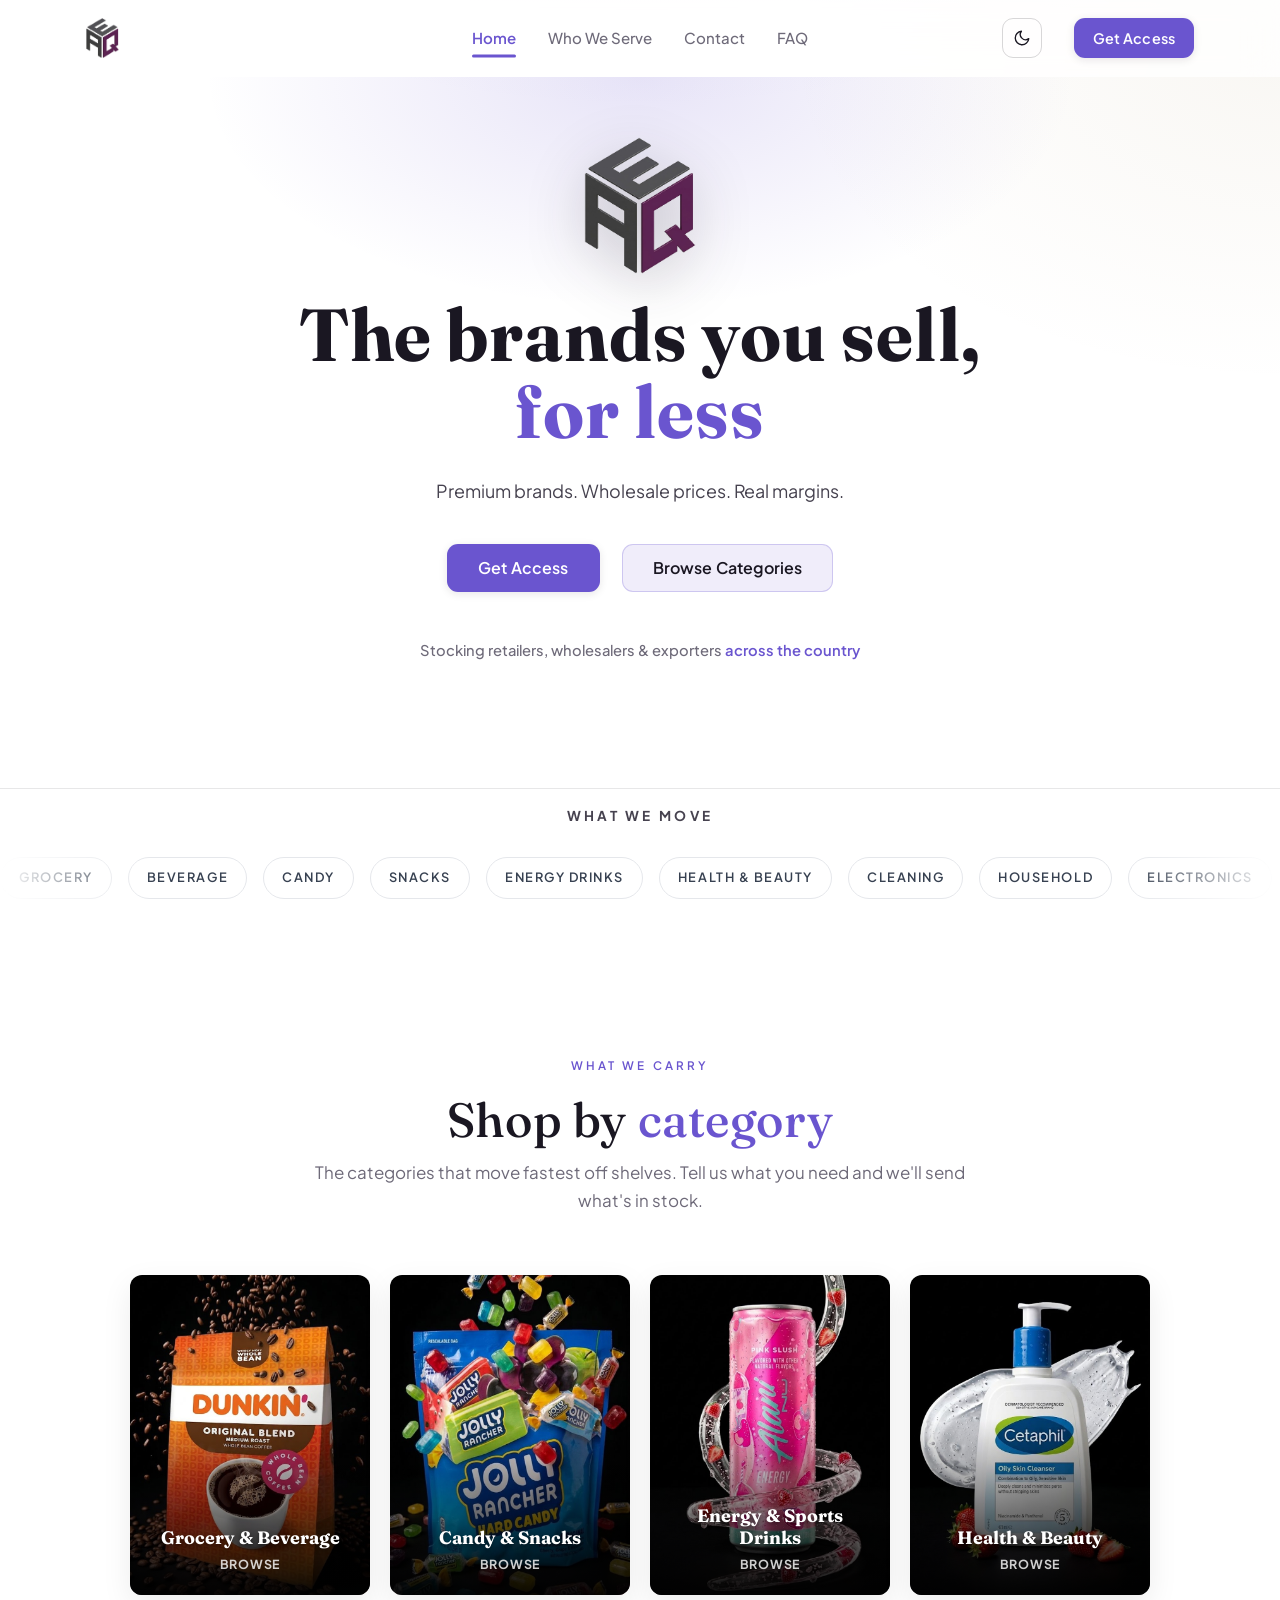
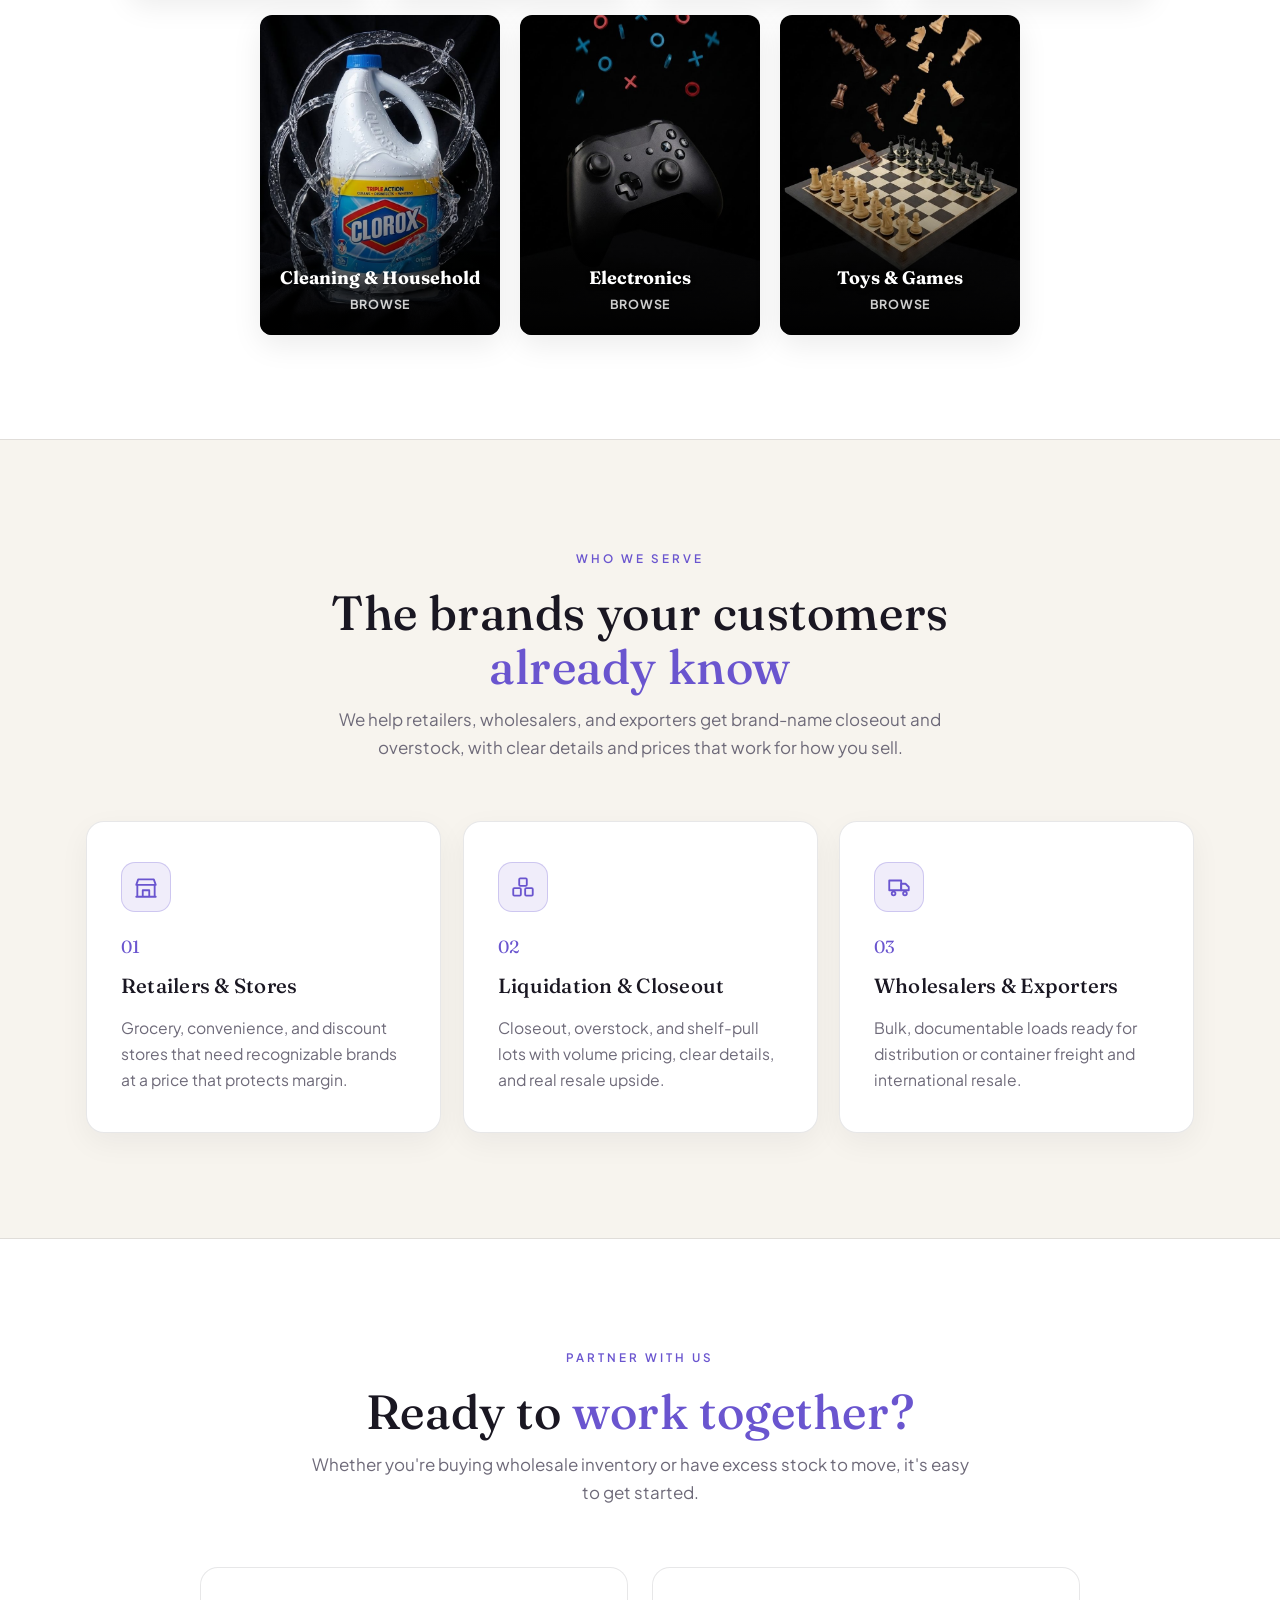
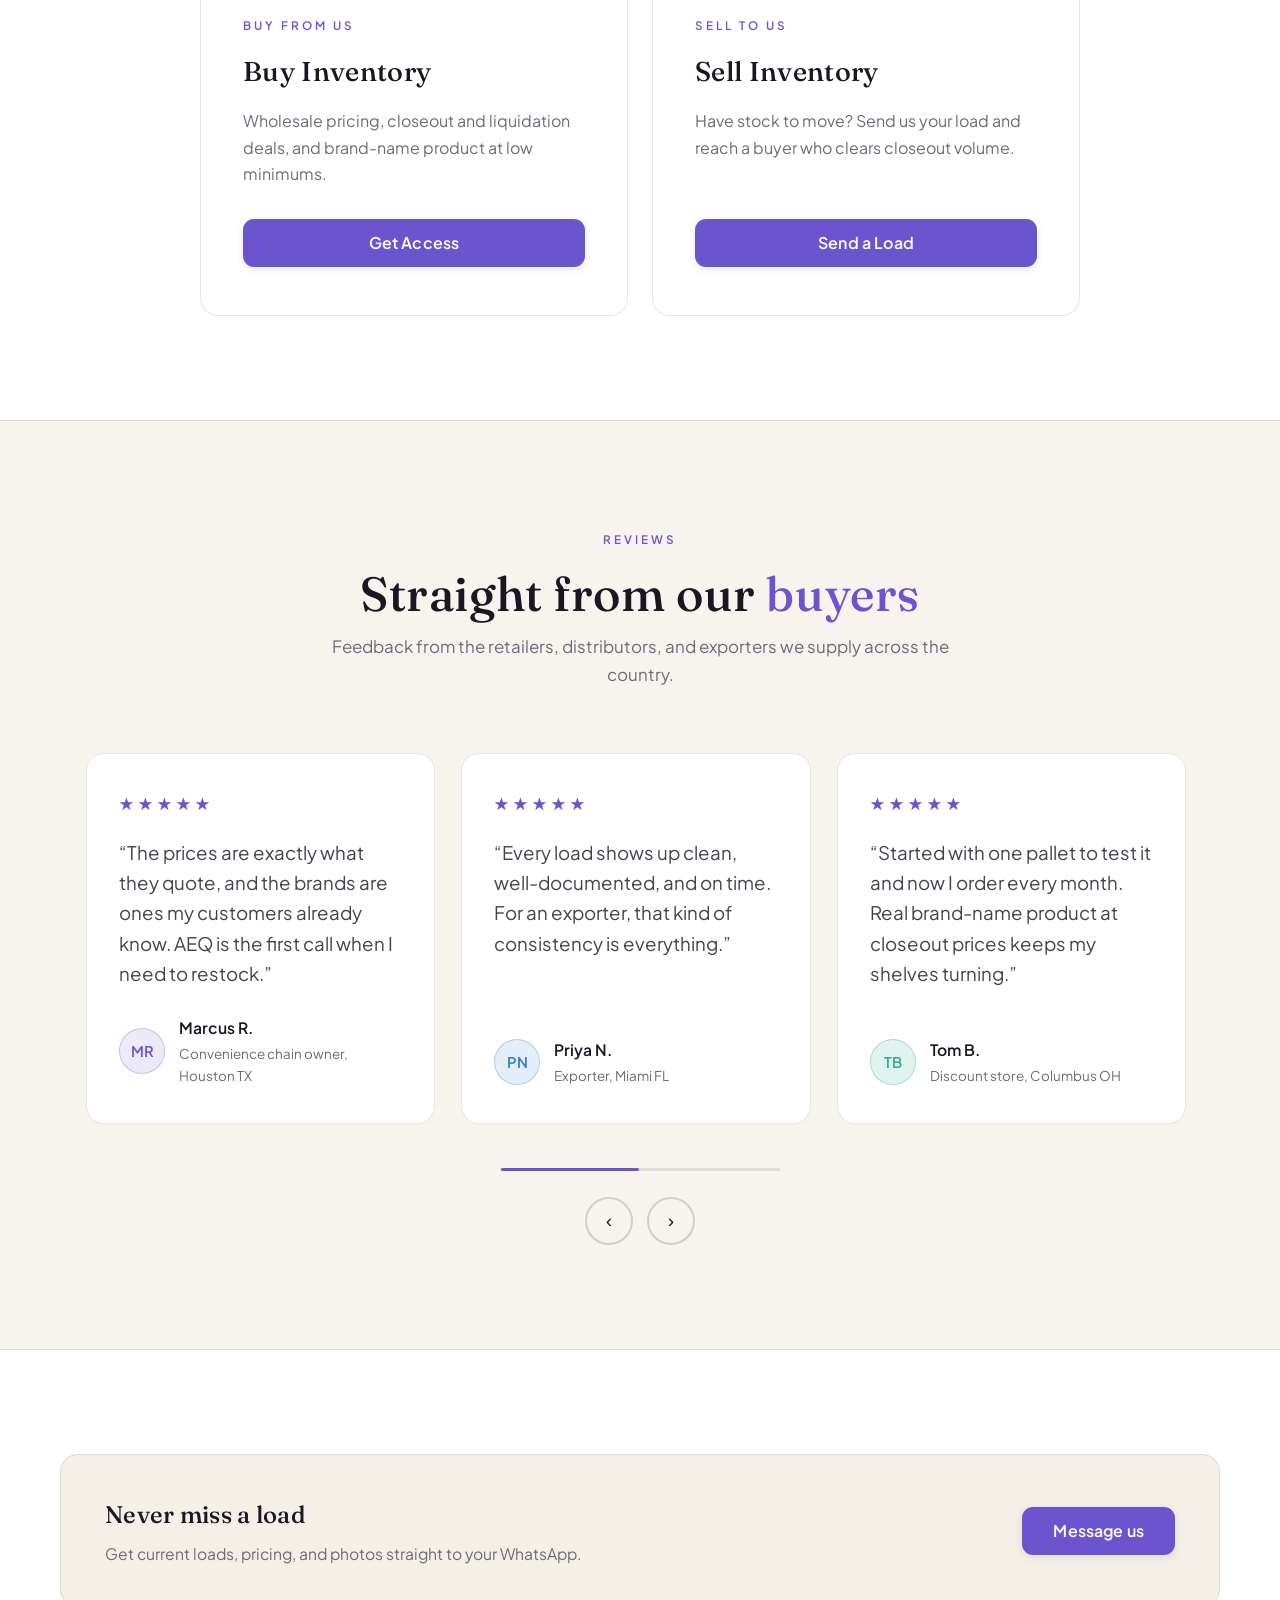
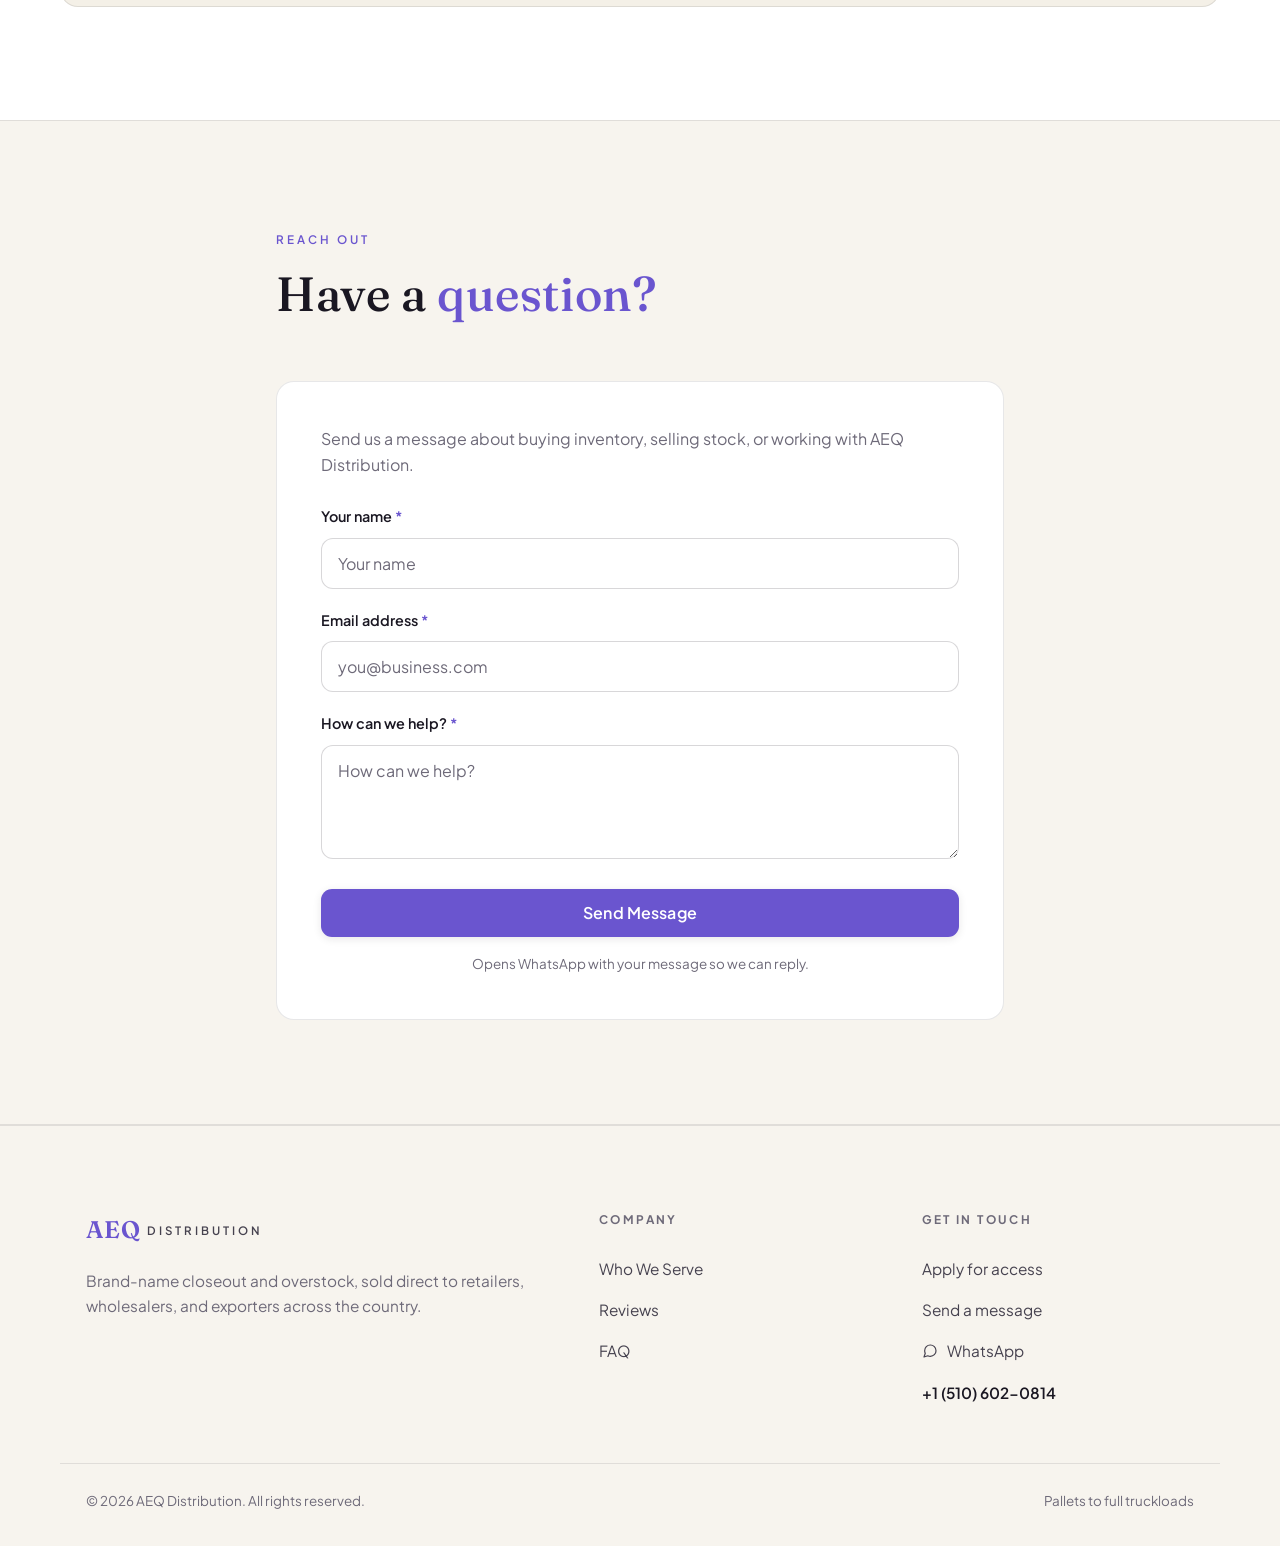
==== index.html @ a34caa5d "Update hero subhead to 'Premium brands. Wholesale prices. Real margins.'" ====
<!DOCTYPE html>
<html lang="en">
<head>
  <meta charset="UTF-8" />
  <meta name="viewport" content="width=device-width, initial-scale=1.0" />
  <title>AEQ Distribution | Wholesale & Brand-Name Closeout Distribution</title>
  <meta name="description" content="AEQ Distribution supplies brand-name wholesale, closeout, and liquidation inventory to brick-and-mortar retail, wholesalers, and exporters. Sourced direct, priced for real margin." />
  <meta name="theme-color" content="#ffffff" />
  <meta property="og:title" content="AEQ Distribution | Wholesale & Closeout Distribution" />
  <meta property="og:description" content="Brand-name wholesale and closeout inventory for retail, wholesale & export. Sourced direct, priced for real margin." />
  <meta property="og:type" content="website" />
  <link rel="preconnect" href="https://fonts.googleapis.com" />
  <link rel="preconnect" href="https://fonts.gstatic.com" crossorigin />
  <link href="https://fonts.googleapis.com/css2?family=Fraunces:opsz,wght@9..144,400;9..144,500;9..144,600;9..144,700&family=Plus+Jakarta+Sans:wght@400;500;600;700&display=swap" rel="stylesheet" />
  <link rel="stylesheet" href="styles.css?v=36" />
  <script>try{var t=localStorage.getItem('aeq-theme');var d=t==='dark';if(!d)document.documentElement.setAttribute('data-theme','light');var m=document.querySelector('meta[name=theme-color]');if(m)m.setAttribute('content',d?'#0d0d10':'#ffffff');}catch(e){}</script>
</head>
<body id="top">
  <div class="scrollbar" id="scrollbar" aria-hidden="true"></div>

  <header class="nav" id="nav">
    <div class="container nav__inner">
      <a href="index.html" class="brand" aria-label="AEQ Distribution home">
        <img src="images/logo.png?v=2" alt="AEQ Distribution" class="brand__logo" />
      </a>
      <nav class="nav__links" aria-label="Primary">
        <a href="index.html" class="is-active">Home</a>        <a href="serve.html">Who We Serve</a>
        <a href="#contact">Contact</a>
        <a href="faq.html">FAQ</a>
      </nav>
      <button class="theme-toggle" id="themeToggle" type="button" aria-label="Switch light or dark theme">
        <svg class="theme-toggle__sun" viewBox="0 0 24 24" fill="none" stroke="currentColor" stroke-width="1.8" stroke-linecap="round" stroke-linejoin="round" aria-hidden="true"><circle cx="12" cy="12" r="4"/><path d="M12 2v2M12 20v2M4.9 4.9l1.4 1.4M17.7 17.7l1.4 1.4M2 12h2M20 12h2M4.9 19.1l1.4-1.4M17.7 6.3l1.4-1.4"/></svg>
        <svg class="theme-toggle__moon" viewBox="0 0 24 24" fill="none" stroke="currentColor" stroke-width="1.8" stroke-linecap="round" stroke-linejoin="round" aria-hidden="true"><path d="M21 12.8A9 9 0 1 1 11.2 3a7 7 0 0 0 9.8 9.8Z"/></svg>
      </button>
      <a class="btn btn--primary btn--sm nav__cta" href="apply.html">Get Access</a>
      <button class="nav__burger" id="burger" aria-label="Open menu" aria-expanded="false"><span></span><span></span><span></span></button>
    </div>
    <div class="nav__mobile" id="navMobile">
      <a href="index.html" class="is-active">Home</a>      <a href="serve.html">Who We Serve</a>
      <a href="#contact">Contact</a>
      <a href="faq.html">FAQ</a>
      <a class="btn btn--primary" href="apply.html">Get Access</a>
    </div>
  </header>

  <main>
    <!-- HERO -->
    <section class="hero">
      <div class="container hero__inner">
        <div class="hero__logo reveal" aria-hidden="true">
          <div class="hero__logo-bob">
            <div class="hero__logo-spin"><img src="images/logo.png?v=2" alt="" /></div>
          </div>
        </div>
        <h1 class="hero__title reveal">The brands you sell, <span class="hl">for less</span></h1>
        <p class="hero__sub reveal">Premium brands. Wholesale prices. Real margins.</p>
        <div class="hero__cta reveal">
          <a class="btn btn--primary btn--lg" href="apply.html">Get Access</a>
          <a class="btn btn--outline btn--lg" href="#categories">Browse Categories</a>
        </div>
        <p class="hero__trust reveal">Stocking retailers, wholesalers &amp; exporters <b>across the country</b></p>
        <p class="hero__caps reveal">Retailers · Wholesalers · Exporters · Convenience · Discount</p>
      </div>
    </section>

    <!-- BRAND MARQUEE -->
    <section class="brands reveal" aria-label="What we move">
      <p class="brands__label">What we move</p>
      <div class="marquee">
        <div class="marquee__track">
          <span>Grocery</span><span aria-hidden="true">·</span><span>Beverage</span><span aria-hidden="true">·</span><span>Candy</span><span aria-hidden="true">·</span><span>Snacks</span><span aria-hidden="true">·</span><span>Energy Drinks</span><span aria-hidden="true">·</span><span>Health &amp; Beauty</span><span aria-hidden="true">·</span><span>Cleaning</span><span aria-hidden="true">·</span><span>Household</span><span aria-hidden="true">·</span><span>Electronics</span><span aria-hidden="true">·</span><span>Toys</span><span aria-hidden="true">·</span><span>Closeouts</span><span aria-hidden="true">·</span>
          <span>Grocery</span><span aria-hidden="true">·</span><span>Beverage</span><span aria-hidden="true">·</span><span>Candy</span><span aria-hidden="true">·</span><span>Snacks</span><span aria-hidden="true">·</span><span>Energy Drinks</span><span aria-hidden="true">·</span><span>Health &amp; Beauty</span><span aria-hidden="true">·</span><span>Cleaning</span><span aria-hidden="true">·</span><span>Household</span><span aria-hidden="true">·</span><span>Electronics</span><span aria-hidden="true">·</span><span>Toys</span><span aria-hidden="true">·</span><span>Closeouts</span><span aria-hidden="true">·</span>
        </div>
      </div>
    </section>

    <!-- CATEGORIES -->
    <section class="section" id="categories">
      <div class="container">
        <div class="section__head reveal">
          <span class="eyebrow">What we carry</span>
          <h2>Shop by <span class="accent">category</span></h2>
          <p>The categories that move fastest off shelves. Tell us what you need and we'll send what's in stock.</p>
        </div>
        <div class="cat-grid">
          <a class="cat reveal" href="apply.html" aria-label="Browse Grocery &amp; Beverage"><img src="images/cat-grocery.jpg?v=3" alt="Grocery and beverage" loading="lazy" /><span class="cat__shade" aria-hidden="true"></span><span class="cat__text"><h3 class="cat__title">Grocery &amp; Beverage</h3><span class="cat__cta">Browse</span></span></a>
          <a class="cat reveal" href="apply.html" aria-label="Browse Candy &amp; Snacks"><img src="images/cat-candy.jpg?v=2" alt="Candy and snacks" loading="lazy" /><span class="cat__shade" aria-hidden="true"></span><span class="cat__text"><h3 class="cat__title">Candy &amp; Snacks</h3><span class="cat__cta">Browse</span></span></a>
          <a class="cat reveal" href="apply.html" aria-label="Browse Energy &amp; Sports Drinks"><img src="images/cat-drinks.jpg?v=2" alt="Energy and sports drinks" loading="lazy" /><span class="cat__shade" aria-hidden="true"></span><span class="cat__text"><h3 class="cat__title">Energy &amp; Sports Drinks</h3><span class="cat__cta">Browse</span></span></a>
          <a class="cat reveal" href="apply.html" aria-label="Browse Health &amp; Beauty"><img src="images/cat-hba.jpg?v=2" alt="Health and beauty" loading="lazy" /><span class="cat__shade" aria-hidden="true"></span><span class="cat__text"><h3 class="cat__title">Health &amp; Beauty</h3><span class="cat__cta">Browse</span></span></a>
          <a class="cat reveal" href="apply.html" aria-label="Browse Cleaning &amp; Household"><img src="images/cat-cleaning.jpg?v=2" alt="Cleaning and household" loading="lazy" /><span class="cat__shade" aria-hidden="true"></span><span class="cat__text"><h3 class="cat__title">Cleaning &amp; Household</h3><span class="cat__cta">Browse</span></span></a>
          <a class="cat reveal" href="apply.html" aria-label="Browse Electronics"><img src="images/cat-electronics.jpg?v=2" alt="Electronics" loading="lazy" /><span class="cat__shade" aria-hidden="true"></span><span class="cat__text"><h3 class="cat__title">Electronics</h3><span class="cat__cta">Browse</span></span></a>
          <a class="cat reveal" href="apply.html" aria-label="Browse Toys &amp; Games"><img src="images/cat-toys.jpg?v=2" alt="Toys and games" loading="lazy" /><span class="cat__shade" aria-hidden="true"></span><span class="cat__text"><h3 class="cat__title">Toys &amp; Games</h3><span class="cat__cta">Browse</span></span></a>
        </div>
      </div>
    </section>

    <!-- WHO WE SERVE -->
    <section class="section section--soft" id="serve">
      <div class="container">
        <div class="section__head reveal">
          <span class="eyebrow">Who we serve</span>
          <h2>The brands your customers <span class="accent">already know</span></h2>
          <p>We help retailers, wholesalers, and exporters get brand-name closeout and overstock, with clear details and prices that work for how you sell.</p>
        </div>
        <div class="serve-grid serve-grid--3">
          <article class="serve reveal"><span class="serve__ico"><svg viewBox="0 0 24 24" aria-hidden="true"><path d="M3 21h18M4 21V10M20 21V10M3 10l1.8-5h14.4L21 10M3 10h18M9 21v-6h6v6"/></svg></span><span class="serve__no">01</span><h3>Retailers &amp; Stores</h3><p>Grocery, convenience, and discount stores that need recognizable brands at a price that protects margin.</p></article>
          <article class="serve reveal"><span class="serve__ico"><svg viewBox="0 0 24 24" aria-hidden="true"><rect x="3" y="13" width="7" height="7" rx="1"/><rect x="14" y="13" width="7" height="7" rx="1"/><rect x="8.5" y="4" width="7" height="7" rx="1"/></svg></span><span class="serve__no">02</span><h3>Liquidation &amp; Closeout</h3><p>Closeout, overstock, and shelf-pull lots with volume pricing, clear details, and real resale upside.</p></article>
          <article class="serve reveal"><span class="serve__ico"><svg viewBox="0 0 24 24" aria-hidden="true"><path d="M3 6h11v9H3z"/><path d="M14 9h4l3 3v3h-7z"/><circle cx="7" cy="18" r="1.7"/><circle cx="17.5" cy="18" r="1.7"/></svg></span><span class="serve__no">03</span><h3>Wholesalers &amp; Exporters</h3><p>Bulk, documentable loads ready for distribution or container freight and international resale.</p></article>
        </div>
      </div>
    </section>

    <!-- GET STARTED -->
    <section class="section" id="get-started">
      <div class="container">
        <div class="section__head reveal">
          <span class="eyebrow">Partner with us</span>
          <h2>Ready to <span class="accent">work together?</span></h2>
          <p>Whether you're buying wholesale inventory or have excess stock to move, it's easy to get started.</p>
        </div>
        <div class="getstarted-grid">
          <article class="gs-card reveal">
            <span class="eyebrow">Buy from us</span>
            <h3>Buy Inventory</h3>
            <p>Wholesale pricing, closeout and liquidation deals, and brand-name product at low minimums.</p>
            <a class="btn btn--primary btn--lg btn--block" href="apply.html">Get Access</a>
          </article>
          <article class="gs-card reveal">
            <span class="eyebrow">Sell to us</span>
            <h3>Sell Inventory</h3>
            <p>Have stock to move? Send us your load and reach a buyer who clears closeout volume.</p>
            <a class="btn btn--primary btn--lg btn--block js-whatsapp" href="#" rel="noopener">Send a Load</a>
          </article>
        </div>
      </div>
    </section>

    <!-- REVIEWS -->
    <section class="section section--soft" id="reviews">
      <div class="container">
        <div class="section__head reveal">
          <span class="eyebrow">Reviews</span>
          <h2>Straight from our <span class="accent">buyers</span></h2>
          <p>Feedback from the retailers, distributors, and exporters we supply across the country.</p>
        </div>
        <div class="reviews-wrap reveal">
          <div class="quotes" id="reviewsTrack">
            <figure class="quote"><div class="stars">★★★★★</div><blockquote>“The prices are exactly what they quote, and the brands are ones my customers already know. AEQ is the first call when I need to restock.”</blockquote><figcaption><span class="avatar">MR</span><span class="who"><b>Marcus R.</b><span>Convenience chain owner, Houston TX</span></span></figcaption></figure>
            <figure class="quote"><div class="stars">★★★★★</div><blockquote>“Every load shows up clean, well-documented, and on time. For an exporter, that kind of consistency is everything.”</blockquote><figcaption><span class="avatar">PN</span><span class="who"><b>Priya N.</b><span>Exporter, Miami FL</span></span></figcaption></figure>
            <figure class="quote"><div class="stars">★★★★★</div><blockquote>“Started with one pallet to test it and now I order every month. Real brand-name product at closeout prices keeps my shelves turning.”</blockquote><figcaption><span class="avatar">TB</span><span class="who"><b>Tom B.</b><span>Discount store, Columbus OH</span></span></figcaption></figure>
            <figure class="quote"><div class="stars">★★★★★</div><blockquote>“They tell me the condition and the numbers before I commit, so there are no surprises when the truck arrives. Straight people to deal with.”</blockquote><figcaption><span class="avatar">SM</span><span class="who"><b>Sofia M.</b><span>Retail store, San Antonio TX</span></span></figcaption></figure>
            <figure class="quote"><div class="stars">★★★★★</div><blockquote>“We resupply dozens of small retailers and AEQ is our most reliable source for closeout volume. Real margin, every order.”</blockquote><figcaption><span class="avatar">DO</span><span class="who"><b>Daniel O.</b><span>Wholesale distributor, Newark NJ</span></span></figcaption></figure>
            <figure class="quote"><div class="stars">★★★★★</div><blockquote>“Great mix in every load and the team actually follows up. Easiest wholesale relationship I've had in years.”</blockquote><figcaption><span class="avatar">LF</span><span class="who"><b>Lena F.</b><span>Cash &amp; carry, Chicago IL</span></span></figcaption></figure>
          </div>
          <div class="rev-progress" aria-hidden="true"><span id="revProgress"></span></div>
          <div class="rev-nav">
            <button class="carousel__btn" data-carousel="reviewsTrack" data-dir="-1" aria-label="Previous reviews">‹</button>
            <button class="carousel__btn" data-carousel="reviewsTrack" data-dir="1" aria-label="Next reviews">›</button>
          </div>
        </div>
      </div>
    </section>

    <!-- STAY CONNECTED -->
    <section class="section">
      <div class="container connect">
        <div class="connect__inner reveal">
          <div>
            <h3>Never miss a load</h3>
            <p>Get current loads, pricing, and photos straight to your WhatsApp.</p>
          </div>
          <a class="btn btn--primary btn--lg js-whatsapp" href="#" rel="noopener">Message us</a>
        </div>
      </div>
    </section>

    <!-- CONTACT -->
    <section class="section section--soft" id="contact">
      <div class="container apply">
        <div class="section__head section__head--left reveal">
          <span class="eyebrow">Reach out</span>
          <h2>Have a <span class="accent">question?</span></h2>
        </div>
        <form class="form reveal" id="contactForm" novalidate>
          <p class="form__intro">Send us a message about buying inventory, selling stock, or working with AEQ Distribution.</p>
          <div class="field">
            <label for="c_name">Your name <span>*</span></label>
            <input id="c_name" type="text" placeholder="Your name" autocomplete="name" required />
          </div>
          <div class="field">
            <label for="c_email">Email address <span>*</span></label>
            <input id="c_email" type="email" placeholder="you@business.com" autocomplete="email" required />
          </div>
          <div class="field">
            <label for="c_msg">How can we help? <span>*</span></label>
            <textarea id="c_msg" rows="4" placeholder="How can we help?" required></textarea>
          </div>
          <button type="submit" class="btn btn--primary btn--lg btn--block">Send Message</button>
          <p class="form__fine">Opens WhatsApp with your message so we can reply.</p>
        </form>
      </div>
    </section>
  </main>

  <footer class="footer">
    <div class="container footer__inner">
      <div class="footer__brand">
        <a href="index.html" class="brand"><span class="brand__mark">AEQ</span><span class="brand__word">Distribution</span></a>
        <p>Brand-name closeout and overstock, sold direct to retailers, wholesalers, and exporters across the country.</p>
      </div>
      <nav class="footer__col" aria-label="Footer">
        <h4>Company</h4>        <a href="serve.html">Who We Serve</a>
        <a href="#reviews">Reviews</a>
        <a href="faq.html">FAQ</a>
      </nav>
      <div class="footer__col">
        <h4>Get in touch</h4>
        <a href="apply.html">Apply for access</a>
        <a href="#contact">Send a message</a>
        <a class="js-whatsapp" href="#"><svg class="ico" viewBox="0 0 24 24" stroke-width="1.8" stroke-linecap="round" stroke-linejoin="round" aria-hidden="true"><path d="M21 11.5a8.38 8.38 0 0 1-8.5 8.5 8.5 8.5 0 0 1-3.8-.9L3 21l1.9-5.7a8.5 8.5 0 0 1-.9-3.8A8.38 8.38 0 0 1 12.5 3 8.38 8.38 0 0 1 21 11.5Z"/></svg>WhatsApp</a>
        <a class="footer__phone js-whatsapp" href="#">+1 (510) 602-0814</a>
      </div>
    </div>
    <div class="container footer__bar">
      <span>© <span id="year"></span> AEQ Distribution. All rights reserved.</span>
      <span>Pallets to full truckloads</span>
    </div>
  </footer>

  <script src="script.js?v=31"></script>
</body>
</html>
---- styles.css ----
/* ============================================================
   AEQ Distribution — dark charcoal + single muted-lavender accent
   Serif display (Fraunces) over clean sans body (Plus Jakarta).
   One unified accent. No clashing colors. Matte, high-end.
   ============================================================ */
:root {
  /* type */
  --serif: "Fraunces", "Iowan Old Style", Georgia, "Times New Roman", serif;
  --font: "Plus Jakarta Sans", system-ui, -apple-system, "Segoe UI", Roboto, sans-serif;

  /* surfaces — charcoal / matte metal */
  --bg: #0d0d10;
  --bg-soft: #131318;
  --bg-panel: #16161c;
  --card: #17171e;
  --card-hover: #1c1c25;
  --line: rgba(255, 255, 255, .09);
  --line-strong: rgba(255, 255, 255, .16);

  /* text */
  --ink: #f4f2f8;
  --ink-soft: #cbc8d6;
  --muted: #908d9d;

  /* single accent — muted lavender */
  --accent: #b9a8e6;
  --accent-strong: #cdbcf3;
  --accent-deep: #9a85d4;
  --accent-ink: #17131f;        /* text on a lavender fill */
  --accent-tint: rgba(185, 168, 230, .12);
  --accent-line: rgba(185, 168, 230, .28);
  --accent-rgb: 185, 168, 230;
  /* secondary accent — soft mint, used sparingly */
  --mint: #74d6c0;
  --mint-tint: rgba(116, 214, 192, .14);
  --mint-line: rgba(116, 214, 192, .34);

  --radius: 18px;
  --radius-sm: 12px;
  --btn-radius: 11px;
  --shadow-sm: 0 8px 30px rgba(0, 0, 0, .35);
  --shadow-md: 0 24px 60px rgba(0, 0, 0, .5);
  --maxw: 1160px;
  --ease: cubic-bezier(.2, .7, .2, 1);
}

/* ---------- Light theme (white + beige, charcoal text, matte purple) ---------- */
html[data-theme="light"] {
  --bg: #ffffff;
  --bg-soft: #f7f4ee;
  --bg-panel: #f4f0e7;
  --card: #ffffff;
  --card-hover: #faf8f3;
  --line: rgba(26, 23, 34, .10);
  --line-strong: rgba(26, 23, 34, .17);
  --ink: #1a1722;
  --ink-soft: #46424f;
  --muted: #6e6a79;
  --accent: #6a55cf;
  --accent-strong: #5a45bf;
  --accent-deep: #4c3aa6;
  --accent-ink: #ffffff;
  --accent-tint: rgba(106, 85, 207, .10);
  --accent-line: rgba(106, 85, 207, .26);
  --accent-rgb: 106, 85, 207;
  --mint: #2fa98f;
  --mint-tint: rgba(47, 169, 143, .12);
  --mint-line: rgba(47, 169, 143, .30);
  --shadow-sm: 0 10px 30px rgba(26, 23, 34, .08);
  --shadow-md: 0 24px 60px rgba(26, 23, 34, .12);
}
html[data-theme="light"] body {
  background-image:
    radial-gradient(1100px 620px at 50% -260px, rgba(var(--accent-rgb), .07), transparent 60%),
    radial-gradient(900px 600px at 100% 6%, rgba(150, 120, 60, .06), transparent 55%);
}
html[data-theme="light"] .nav { background: rgba(255, 255, 255, .78); }
html[data-theme="light"] .nav.is-stuck { background: rgba(255, 255, 255, .92); }

* { box-sizing: border-box; margin: 0; padding: 0; }
html { scroll-behavior: smooth; -webkit-text-size-adjust: 100%; }
body {
  font-family: var(--font);
  color: var(--ink);
  background: var(--bg);
  line-height: 1.65;
  -webkit-font-smoothing: antialiased;
  overflow-x: hidden;
  /* subtle matte-metal sheen */
  background-image:
    radial-gradient(1100px 620px at 50% -260px, rgba(var(--accent-rgb), .10), transparent 60%),
    radial-gradient(900px 600px at 100% 8%, rgba(255, 255, 255, .025), transparent 55%);
  background-attachment: fixed;
}
svg { display: block; }
a { color: inherit; text-decoration: none; }
img { max-width: 100%; }

.container { width: 100%; max-width: var(--maxw); margin-inline: auto; padding-inline: 26px; }

/* ---------- Scroll progress bar ---------- */
.scrollbar {
  position: fixed; top: 0; left: 0; height: 2px; width: 0;
  background: var(--accent); z-index: 100;
  box-shadow: 0 0 12px rgba(var(--accent-rgb), .6);
  transition: width .08s linear;
}

/* ---------- Headings (serif) ---------- */
h1, h2, h3, .brand__mark { font-family: var(--serif); font-weight: 500; letter-spacing: .012em; }
.hl { color: var(--accent); font-weight: 700; }
.accent { color: var(--accent); font-style: normal; }

/* ---------- Scroll reveal ---------- */
.reveal { opacity: 0; transform: translateY(20px); transition: opacity .7s var(--ease), transform .7s var(--ease); will-change: opacity, transform; }
.reveal.is-visible { opacity: 1; transform: none; }
.hero__title.reveal { transition-delay: .05s; }
.hero__sub.reveal { transition-delay: .14s; }
.hero__cta.reveal { transition-delay: .23s; }
.hero__trust.reveal { transition-delay: .32s; }
.hero__caps.reveal { transition-delay: .4s; }
.cat-grid .cat:nth-child(2) { transition-delay: .06s; }
.cat-grid .cat:nth-child(3) { transition-delay: .12s; }
.cat-grid .cat:nth-child(4) { transition-delay: .18s; }
.cat-grid .cat:nth-child(5) { transition-delay: .06s; }
.cat-grid .cat:nth-child(6) { transition-delay: .12s; }
.cat-grid .cat:nth-child(7) { transition-delay: .18s; }
.cat-grid .cat:nth-child(8) { transition-delay: .24s; }
.serve-grid .serve:nth-child(2), .why__steps .step:nth-child(2) { transition-delay: .09s; }
.serve-grid .serve:nth-child(3), .why__steps .step:nth-child(3) { transition-delay: .18s; }
.serve-grid .serve:nth-child(4) { transition-delay: .09s; }
.serve-grid .serve:nth-child(5) { transition-delay: .18s; }
.serve-grid .serve:nth-child(6) { transition-delay: .27s; }
.getstarted-grid .gs-card:nth-child(2) { transition-delay: .1s; }

/* ---------- Buttons — one unified accent ---------- */
.btn {
  display: inline-flex; align-items: center; justify-content: center; gap: .55em;
  font-family: var(--font); font-weight: 600; font-size: .95rem; letter-spacing: .01em;
  padding: 13px 24px; border-radius: var(--btn-radius); border: 1px solid transparent; cursor: pointer;
  transition: transform .2s var(--ease), background .2s, color .2s, border-color .2s, box-shadow .25s;
  white-space: nowrap; line-height: 1;
}
.btn:hover { transform: translateY(-2px); }
.btn:active { transform: translateY(0); }
.btn .ico { width: 1.1em; height: 1.1em; fill: currentColor; }
.btn--primary { background: var(--accent); color: var(--accent-ink); box-shadow: 0 2px 8px rgba(26, 23, 34, .10); }
.btn--primary:hover { background: var(--accent-strong); box-shadow: 0 4px 14px rgba(26, 23, 34, .16); }
.btn--outline { background: var(--accent-tint); color: var(--ink); border-color: var(--accent-line); }
.btn--outline:hover { border-color: var(--accent); color: var(--accent); background: var(--accent-tint); box-shadow: 0 2px 8px rgba(var(--accent-rgb), .12); }
.btn--ghost { background: transparent; color: var(--accent); border-color: var(--accent-line); }
.btn--ghost:hover { background: var(--accent-tint); border-color: var(--accent); }
.btn--sm { padding: 10px 18px; font-size: .9rem; }
.btn--lg { padding: 15px 30px; font-size: 1rem; }
.btn--block { width: 100%; }

/* ---------- Brand wordmark ---------- */
.brand { display: inline-flex; align-items: center; gap: .45em; letter-spacing: -.01em; }
.brand__logo { display: block; height: 40px; width: auto; }
/* dark mode uses the dark-keyed logo so there's no light edge halo */
html:not([data-theme="light"]) .brand__logo,
html:not([data-theme="light"]) .hero__logo-spin img { content: url("images/logo-dark.png?v=1"); }
.brand__mark { font-size: 1.5rem; font-weight: 600; color: var(--accent); }
.brand__word { font-family: var(--font); font-size: .72rem; font-weight: 600; color: var(--ink-soft); letter-spacing: .26em; text-transform: uppercase; }

.eyebrow { display: inline-block; font-family: var(--font); font-size: .73rem; font-weight: 600; letter-spacing: .26em; text-transform: uppercase; color: var(--accent); margin-bottom: 18px; }

/* ---------- Stars ---------- */
.stars { color: var(--accent); letter-spacing: 4px; font-size: 1.05rem; }

/* ---------- Nav ---------- */
.nav { position: sticky; top: 0; z-index: 50; background: rgba(13, 13, 16, .72); backdrop-filter: saturate(160%) blur(16px); border-bottom: 1px solid transparent; transition: border-color .25s, background .25s; }
.nav.is-stuck { border-color: var(--line); background: rgba(13, 13, 16, .9); }
.nav__inner { display: flex; align-items: center; gap: 18px; height: 76px; position: relative; }
/* nav links sit in the absolute center of the header; logo left, controls right */
.nav__links { position: absolute; left: 50%; top: 50%; transform: translate(-50%, -50%); display: flex; align-items: center; gap: 32px; }
.nav__links a { font-weight: 500; font-size: .94rem; color: var(--muted); position: relative; transition: color .15s; }
.nav__links a::after { content: ""; position: absolute; left: 0; bottom: -7px; width: 0; height: 2.5px; border-radius: 2px; background: var(--accent); transition: width .25s var(--ease); }
.nav__links a:hover { color: var(--ink); }
.nav__links a:hover::after { width: 100%; }
.nav__links a.is-active { color: var(--accent); font-weight: 600; }
.nav__links a.is-active::after { width: 100%; }
/* equal-height controls so logo, links, toggle & button share one centered baseline */
.nav__cta { flex: none; height: 40px; }
.brand { align-self: center; }
.theme-toggle { flex: none; margin-left: auto; margin-right: 14px; width: 40px; height: 40px; border-radius: var(--btn-radius); border: 1px solid var(--line-strong); background: transparent; color: var(--ink); display: grid; place-items: center; cursor: pointer; transition: border-color .2s, color .2s, background .2s; }
.theme-toggle:hover { border-color: var(--accent); color: var(--accent); background: var(--accent-tint); }
.theme-toggle:hover { border-color: var(--accent); color: var(--accent); background: var(--accent-tint); }
.theme-toggle svg { width: 18px; height: 18px; }
.theme-toggle__moon { display: none; }
html[data-theme="light"] .theme-toggle__sun { display: none; }
html[data-theme="light"] .theme-toggle__moon { display: block; }
.nav__burger { display: none; background: none; border: 0; cursor: pointer; width: 42px; height: 42px; flex-direction: column; gap: 5px; align-items: center; justify-content: center; }
.nav__burger span { width: 22px; height: 2px; background: var(--ink); border-radius: 2px; transition: .25s; }
.nav__burger[aria-expanded="true"] span:nth-child(1) { transform: translateY(7px) rotate(45deg); }
.nav__burger[aria-expanded="true"] span:nth-child(2) { opacity: 0; }
.nav__burger[aria-expanded="true"] span:nth-child(3) { transform: translateY(-7px) rotate(-45deg); }
.nav__mobile { display: none; flex-direction: column; gap: 2px; padding: 10px 26px 24px; background: var(--bg); border-bottom: 1px solid var(--line); }
.nav__mobile a { padding: 14px 6px; font-weight: 500; color: var(--ink-soft); border-bottom: 1px solid var(--line); }
.nav__mobile a.is-active { color: var(--accent); }
.nav__mobile .btn { margin-top: 16px; border-bottom: 0; }
.nav__mobile.is-open { display: flex; }

/* ---------- Hero ---------- */
.hero { position: relative; overflow: hidden; padding: 60px 0 96px; text-align: center; }
.hero::before { content: ""; position: absolute; inset: 0; pointer-events: none;
  background: radial-gradient(680px 360px at 50% 0%, rgba(var(--accent-rgb), .16), transparent 64%); }
.hero__inner { position: relative; z-index: 1; display: flex; flex-direction: column; align-items: center; }

/* ---------- Hero logo: gentle continuous bob ---------- */
.hero__logo { margin: 0 auto 22px; width: clamp(82px, 9vw, 112px); }
.hero__logo-bob { animation: bob 3.2s ease-in-out infinite; will-change: transform; }
.hero__logo-spin { display: block; }
.hero__logo img { display: block; width: 100%; height: auto; filter: drop-shadow(0 14px 28px rgba(26, 23, 34, .22)); }
@keyframes bob { 0%, 100% { transform: translateY(0); } 50% { transform: translateY(-13px); } }
.hero__title { font-size: clamp(2.6rem, 6vw, 4.6rem); font-weight: 700; line-height: 1.05; max-width: 16ch; }
.hero__sub { margin-top: 26px; font-size: 1.12rem; color: var(--ink-soft); max-width: 40em; }
.hero__cta { margin-top: 38px; display: flex; flex-wrap: wrap; gap: 22px; justify-content: center; }
.hero__trust { margin-top: 46px; font-size: .92rem; color: var(--muted); font-weight: 500; }
.hero__trust b { color: var(--accent); font-weight: 600; }
.hero__caps { margin-top: 12px; font-size: .68rem; font-weight: 600; letter-spacing: .28em; text-transform: uppercase; color: rgba(255, 255, 255, .26); }

/* ---------- Brands marquee ---------- */
.brands { padding: 0 0 4px; border-top: 1px solid var(--line); }
.brands__label { text-align: center; color: var(--ink-soft); font-size: .85rem; font-weight: 700; letter-spacing: .24em; text-transform: uppercase; margin: 16px 0 30px; }
.marquee { overflow: hidden; -webkit-mask-image: linear-gradient(90deg, transparent, #000 12%, #000 88%, transparent); mask-image: linear-gradient(90deg, transparent, #000 12%, #000 88%, transparent); padding-bottom: 44px; }
.marquee__track { display: flex; align-items: center; gap: 16px; width: max-content; animation: scroll 30s linear infinite; }
.marquee:hover .marquee__track { animation-play-state: paused; }
.marquee__track span { color: #374151; font-weight: 600; font-size: .8rem; letter-spacing: .12em; text-transform: uppercase; white-space: nowrap;
  background: #ffffff; border: 1px solid #e5e7eb; padding: 9px 18px; border-radius: 999px; transition: background .2s, color .2s, border-color .2s; cursor: default; }
.marquee__track span:hover { background: var(--accent); border-color: var(--accent); color: #fff; }
.marquee__track span[aria-hidden] { display: none; }
@keyframes scroll { to { transform: translateX(-50%); } }

/* ---------- Sections ---------- */
.section { padding: 104px 0; }
.section--soft { background: var(--bg-soft); border-block: 1px solid var(--line); }
.section__head { max-width: 660px; margin: 0 auto 60px; text-align: center; }
.section__head--left { margin-left: 0; text-align: left; }
.section__head h2 { font-size: clamp(2rem, 4vw, 3rem); line-height: 1.12; }
.section__head p { margin-top: 12px; color: var(--muted); font-size: 1.06rem; }

/* ---------- Categories — Steady-style text-on-image tiles ---------- */
.cat-grid { display: flex; flex-wrap: wrap; justify-content: center; gap: 20px; margin-top: 48px; }
.cat { position: relative; overflow: hidden; border-radius: 12px; width: 100%; max-width: 240px; aspect-ratio: 3 / 4; box-shadow: 0 10px 30px rgba(0, 0, 0, .08); display: block; }
.cat img { position: absolute; inset: 0; width: 100%; height: 100%; object-fit: cover; z-index: 1; transition: transform .6s var(--ease); }
.cat:hover img { transform: scale(1.05); }
.cat__shade { position: absolute; left: 0; right: 0; bottom: 0; height: 55%; z-index: 10; pointer-events: none;
  background: linear-gradient(to top, rgba(0, 0, 0, .95) 0%, rgba(0, 0, 0, 0) 100%); }
.cat__text { position: absolute; left: 0; right: 0; bottom: 0; z-index: 20; padding: 24px 16px 20px; display: flex; flex-direction: column; align-items: center; text-align: center; }
.cat__title { color: #fff; font-family: var(--serif); font-weight: 700; font-size: 1.125rem; line-height: 1.2; letter-spacing: 0; margin: 0 0 6px; text-shadow: 0 2px 4px rgba(0, 0, 0, .5); }
.cat__cta { color: rgba(255, 255, 255, .8); font-size: .78rem; font-weight: 700; text-transform: uppercase; letter-spacing: .06em; transition: color .2s ease; }
.cat:hover .cat__cta { color: #fff; }

/* ---------- Recent loads gallery ---------- */
.loads-grid { display: grid; grid-template-columns: repeat(4, 1fr); gap: 22px; }
.load { position: relative; overflow: hidden; border-radius: var(--radius); border: 1px solid var(--line); background: var(--bg-panel); aspect-ratio: 3 / 4; }
.load img { width: 100%; height: 100%; object-fit: cover; display: block; transition: transform .6s var(--ease); }
.load:hover img { transform: scale(1.05); }
.load__cap { position: absolute; left: 0; right: 0; bottom: 0; padding: 18px 18px 16px; display: flex; align-items: center; justify-content: space-between; gap: 8px;
  background: linear-gradient(to top, rgba(5, 5, 8, .92), rgba(5, 5, 8, .4) 60%, transparent); }
.load__cap b { font-family: var(--serif); font-size: 1.05rem; font-weight: 500; color: #fff; }
.load__tag { flex: none; font-size: .66rem; font-weight: 600; letter-spacing: .1em; text-transform: uppercase; color: var(--mint); background: var(--mint-tint); border: 1px solid var(--mint-line); padding: 4px 10px; border-radius: 999px; }
.loads-grid .load:nth-child(2) { transition-delay: .07s; }
.loads-grid .load:nth-child(3) { transition-delay: .14s; }
.loads-grid .load:nth-child(4) { transition-delay: .21s; }

/* ---------- Who we serve ---------- */
.serve-grid { display: grid; grid-template-columns: repeat(3, 1fr); gap: 22px; }
.serve-grid--3 { grid-template-columns: repeat(3, 1fr); }
.serve { position: relative; background: var(--card); border: 1px solid var(--line); border-radius: var(--radius); padding: 40px 34px; box-shadow: 0 10px 30px rgba(26, 23, 34, .05); transition: transform .28s var(--ease), border-color .28s, background .28s, box-shadow .28s; }
.serve:hover { transform: translateY(-5px); border-color: var(--accent-line); background: var(--card-hover); box-shadow: 0 18px 44px rgba(26, 23, 34, .09); }
.serve__ico { display: grid; place-items: center; width: 50px; height: 50px; border-radius: 14px; background: var(--accent-tint); border: 1px solid var(--accent-line); color: var(--accent); margin-bottom: 20px; }
.serve__ico svg { width: 26px; height: 26px; stroke: currentColor; fill: none; stroke-width: 1.7; stroke-linecap: round; stroke-linejoin: round; }
.serve__no { display: block; font-family: var(--serif); font-size: 1.1rem; color: var(--accent); margin-bottom: 8px; }
.serve h3 { font-size: 1.28rem; font-weight: 500; margin-bottom: 12px; }
.serve p { color: var(--muted); font-size: .98rem; }

/* ---------- Get started (buy / sell) — identical pair ---------- */
.getstarted-grid { display: grid; grid-template-columns: 1fr 1fr; gap: 24px; max-width: 880px; margin: 0 auto; }
.gs-card { display: flex; flex-direction: column; align-items: flex-start; background: var(--card); border: 1px solid var(--line); border-radius: var(--radius); padding: 48px 42px; transition: transform .28s var(--ease), border-color .28s, background .28s; }
.gs-card:hover { transform: translateY(-5px); border-color: var(--accent-line); background: var(--card-hover); }
.gs-card .eyebrow { margin-bottom: 14px; }
.gs-card h3 { font-size: 1.7rem; font-weight: 500; margin-bottom: 14px; }
.gs-card p { color: var(--muted); margin-bottom: 32px; max-width: 30em; }
.gs-card .btn { margin-top: auto; }

/* ---------- Reviews — flowing carousel + progress bar ---------- */
.reviews-wrap { position: relative; }
.quotes { display: flex; gap: 26px; overflow-x: auto; scroll-snap-type: x mandatory; scroll-behavior: smooth; padding: 4px; -ms-overflow-style: none; scrollbar-width: none; }
.quotes::-webkit-scrollbar { display: none; }
.quote { flex: 0 0 calc((100% - 52px) / 3); scroll-snap-align: start; display: flex; flex-direction: column; background: var(--card); border: 1px solid var(--line); border-radius: var(--radius); padding: 36px 32px; transition: border-color .28s, transform .28s var(--ease); }
.quote:hover { border-color: var(--accent-line); transform: translateY(-4px); }
.quote blockquote { margin: 20px 0 26px; font-size: 1.17rem; line-height: 1.62; color: var(--ink-soft); flex: 1; }
.quote figcaption { display: flex; align-items: center; gap: 14px; }
.avatar { flex: none; width: 46px; height: 46px; border-radius: 50%; display: grid; place-items: center; font-family: var(--font); font-weight: 600; font-size: .92rem; color: var(--accent); background: var(--accent-tint); border: 1px solid var(--accent-line); }
/* distinct pastel per reviewer for personality */
.quote:nth-child(1) .avatar { color: #6a55cf; background: rgba(106, 85, 207, .13); border-color: rgba(106, 85, 207, .30); }
.quote:nth-child(2) .avatar { color: #2f7fc4; background: rgba(47, 127, 196, .13); border-color: rgba(47, 127, 196, .30); }
.quote:nth-child(3) .avatar { color: #2fa98f; background: rgba(47, 169, 143, .14); border-color: rgba(47, 169, 143, .32); }
.quote:nth-child(4) .avatar { color: #c98a2e; background: rgba(201, 138, 46, .14); border-color: rgba(201, 138, 46, .32); }
.quote:nth-child(5) .avatar { color: #c4548f; background: rgba(196, 84, 143, .13); border-color: rgba(196, 84, 143, .30); }
.quote:nth-child(6) .avatar { color: #4aa3a0; background: rgba(74, 163, 160, .14); border-color: rgba(74, 163, 160, .32); }
.quote .who b { display: block; font-family: var(--font); font-weight: 600; font-size: .98rem; }
.quote .who span { display: block; color: var(--muted); font-size: .84rem; margin-top: 2px; }
/* progress bar */
.rev-progress { position: relative; height: 3px; margin: 40px auto 0; max-width: 280px; background: var(--line); border-radius: 3px; overflow: hidden; }
.rev-progress span { position: absolute; left: 0; top: 0; height: 100%; width: 33%; background: var(--accent); border-radius: 3px; transition: left .25s var(--ease), width .25s var(--ease); }
.rev-nav { display: flex; justify-content: center; gap: 14px; margin-top: 26px; }
.carousel__btn { width: 48px; height: 48px; border-radius: 50%; border: 2px solid var(--line-strong); background: transparent; color: var(--ink); font-size: 1.2rem; cursor: pointer; display: grid; place-items: center; transition: border-color .2s, color .2s, background .2s; }
.carousel__btn:hover { border-color: var(--accent); color: #fff; background: var(--accent); }

/* ---------- Stay connected ---------- */
.connect { padding: 0 0 8px; }
.connect__inner { display: flex; align-items: center; justify-content: space-between; flex-wrap: wrap; gap: 22px; background: var(--bg-panel); border: 1px solid var(--line); border-radius: var(--radius); padding: 40px 44px; }
.connect__inner h3 { font-size: 1.5rem; font-weight: 500; }
.connect__inner p { color: var(--muted); font-size: .98rem; margin-top: 6px; }

/* ---------- Inner page header ---------- */
.page-hero { position: relative; overflow: hidden; padding: 110px 0 76px; text-align: center; }
.page-hero::before { content: ""; position: absolute; inset: 0; pointer-events: none; background: radial-gradient(620px 320px at 50% -60px, rgba(var(--accent-rgb), .14), transparent 64%); }
.page-hero .container { position: relative; z-index: 1; }
.page-hero h1 { font-size: clamp(2.2rem, 5vw, 3.6rem); line-height: 1.08; }
.page-hero p { margin: 20px auto 0; max-width: 42em; color: var(--muted); font-size: 1.08rem; }

/* ---------- Why AEQ (serve page) ---------- */
.why { display: grid; grid-template-columns: 1.05fr .95fr; gap: 72px; align-items: center; }
.why h2 { font-size: clamp(2rem, 3.6vw, 2.7rem); line-height: 1.12; }
.why__lead { color: var(--muted); font-size: 1.08rem; margin: 22px 0 30px; }
.why__list { list-style: none; display: grid; gap: 20px; margin-bottom: 38px; }
.why__list li { position: relative; padding-left: 38px; color: var(--muted); }
.why__list li b { color: var(--ink); font-weight: 600; }
.why__list li::before { content: "✓"; position: absolute; left: 0; top: 1px; width: 25px; height: 25px; display: grid; place-items: center; background: var(--mint-tint); color: var(--mint); border: 1px solid var(--mint-line); border-radius: 50%; font-size: .8rem; font-weight: 700; }
.why__steps { display: grid; gap: 18px; }
.step { display: flex; gap: 20px; align-items: flex-start; background: var(--card); border: 1px solid var(--line); border-radius: var(--radius); padding: 28px 30px; transition: transform .28s var(--ease), border-color .28s; }
.step:hover { transform: translateY(-3px); border-color: var(--accent-line); }
.step__n { flex: none; width: 44px; height: 44px; display: grid; place-items: center; font-family: var(--serif); background: var(--accent-tint); border: 1px solid var(--accent-line); color: var(--accent); font-size: 1.1rem; border-radius: 12px; }
.step b { display: block; font-family: var(--font); font-size: 1.08rem; font-weight: 600; margin-bottom: 4px; }
.step p { color: var(--muted); font-size: .96rem; }

/* ---------- Forms ---------- */
.apply { max-width: 780px; }
.form { background: var(--card); border: 1px solid var(--line); border-radius: var(--radius); padding: 44px; }
.form__intro { color: var(--muted); font-size: 1rem; margin-bottom: 26px; }
.field__note { color: var(--muted); font-size: .82rem; margin-top: 8px; }
.form__row { display: grid; grid-template-columns: 1fr 1fr; gap: 20px; }
.field { margin-bottom: 20px; display: flex; flex-direction: column; }
.field:last-of-type { margin-bottom: 24px; }
.field > label, .field__label { font-weight: 600; font-size: .9rem; margin-bottom: 9px; color: var(--ink); }
.field > label span { color: var(--accent); }
.field > label span.opt { color: var(--muted); font-weight: 400; }
.form input, .form select, .form textarea {
  width: 100%; font-family: var(--font); font-size: 1rem; color: var(--ink);
  padding: 14px 16px; border: 1px solid var(--line-strong); border-radius: var(--radius-sm); background: var(--bg);
  transition: border-color .2s, box-shadow .2s;
}
.form input::placeholder, .form textarea::placeholder { color: var(--muted); }
.form input:focus, .form select:focus, .form textarea:focus {
  outline: none; border-color: var(--accent); box-shadow: 0 0 0 3px rgba(var(--accent-rgb), .18);
}
.form textarea { resize: vertical; min-height: 96px; }
.select-wrap { position: relative; }
.select-wrap svg { position: absolute; right: 15px; top: 50%; transform: translateY(-50%); width: 18px; height: 18px; color: var(--muted); pointer-events: none; }
.form select { appearance: none; -webkit-appearance: none; padding-right: 44px; cursor: pointer; }
.form select option { background: var(--bg); color: var(--ink); }
.checks { display: grid; grid-template-columns: 1fr 1fr; gap: 12px; }
.check { display: flex; align-items: center; gap: 12px; border: 1px solid var(--line-strong); border-radius: var(--radius-sm); padding: 14px 16px; cursor: pointer; font-size: .95rem; font-weight: 500; color: var(--ink-soft); margin: 0; transition: border-color .2s, background .2s; }
.check:hover { border-color: var(--accent-line); background: var(--accent-tint); }
.check input { width: 18px; height: 18px; flex: none; accent-color: var(--accent); cursor: pointer; }
.check input:checked ~ span { font-weight: 600; color: var(--accent); }
.form .btn { margin-top: 6px; }
.form__fine { text-align: center; color: var(--muted); font-size: .84rem; margin-top: 16px; }

/* ---------- FAQ ---------- */
.faq { max-width: 840px; }
.acc { display: grid; gap: 14px; margin-top: 8px; }
.acc__item { background: var(--card); border: 1px solid var(--line); border-radius: var(--radius-sm); padding: 4px 26px; transition: border-color .2s; }
.acc__item[open] { border-color: var(--accent-line); }
.acc__item summary { list-style: none; cursor: pointer; font-family: var(--serif); font-weight: 500; font-size: 1.12rem; padding: 22px 0; display: flex; justify-content: space-between; align-items: center; gap: 16px; }
.acc__item summary::-webkit-details-marker { display: none; }
.acc__item summary::after { content: "+"; font-size: 1.6rem; font-weight: 300; color: var(--accent); transition: transform .25s var(--ease); }
.acc__item[open] summary::after { transform: rotate(45deg); }
.acc__item p { color: var(--muted); padding-bottom: 24px; margin-top: -4px; }

/* ---------- Footer ---------- */
.footer { background: var(--bg-soft); border-top: 1px solid var(--line); padding: 84px 0 34px; }
.footer__inner { display: grid; grid-template-columns: 1.7fr 1fr 1fr; gap: 50px; padding-bottom: 50px; border-bottom: 1px solid var(--line); }
.footer__brand p { margin-top: 18px; max-width: 30em; color: var(--muted); font-size: .96rem; }
.footer__col h4 { font-family: var(--font); font-size: .74rem; letter-spacing: .2em; text-transform: uppercase; color: var(--muted); margin-bottom: 18px; }
.footer__col a { display: flex; align-items: center; gap: 9px; padding: 8px 0; color: var(--ink-soft); font-size: .96rem; transition: color .15s; }
.footer__col a:hover { color: var(--accent); }
.footer__col a .ico { width: 16px; height: 16px; stroke: currentColor; fill: none; flex: none; }
.footer__phone { font-weight: 600; color: var(--ink) !important; }
.footer__phone:hover { color: var(--accent) !important; }
.footer__bar { display: flex; justify-content: space-between; flex-wrap: wrap; gap: 10px; padding-top: 26px; font-size: .84rem; color: var(--muted); }

/* ---------- Responsive ---------- */
@media (max-width: 940px) {
  .nav__links { display: none; }
  .nav__cta { display: none; }
  .theme-toggle { margin-left: auto; }
  .nav__burger { display: flex; }
  .why { grid-template-columns: 1fr; gap: 48px; }
  .getstarted-grid { grid-template-columns: 1fr; }
  .loads-grid { grid-template-columns: repeat(2, 1fr); }
  .serve-grid, .serve-grid--3 { grid-template-columns: 1fr 1fr; }
  .quote { flex-basis: calc((100% - 26px) / 2); }
  .connect__inner { flex-direction: column; align-items: flex-start; text-align: left; }
  .footer__inner { grid-template-columns: 1fr 1fr; }
  .section { padding: 84px 0; }
}
@media (max-width: 560px) {
  .container { padding-inline: 20px; }
  .hero { padding: 76px 0 64px; }
  .hero__title { font-size: clamp(2rem, 8.5vw, 2.7rem); max-width: 100%; }
  .hero__sub { font-size: 1rem; margin-top: 18px; }
  .hero__cta { width: 100%; margin-top: 30px; }
  .hero__cta .btn { width: 100%; }
  .section { padding: 68px 0; }
  .section__head { margin-bottom: 44px; }
  .section__head h2 { font-size: clamp(1.8rem, 7vw, 2.3rem); }
  .page-hero { padding: 84px 0 56px; }
  .page-hero h1 { font-size: clamp(1.8rem, 7.5vw, 2.5rem); }
  .cat-grid { gap: 14px; margin-top: 36px; }
  .cat { max-width: calc(50% - 7px); }
  .serve-grid, .serve-grid--3, .footer__inner { grid-template-columns: 1fr; }
  .quote { flex-basis: 86%; }
  .form__row, .checks { grid-template-columns: 1fr; }
  .form { padding: 26px 20px; }
  .footer__bar { flex-direction: column; }
  .gs-card { padding: 34px 26px; }
  .connect__inner { padding: 30px 26px; }
  .connect__inner .btn { width: 100%; }
}
@media (prefers-reduced-motion: reduce) {
  *, *::before, *::after { animation: none !important; transition: none !important; }
  .marquee__track { animation: scroll 30s linear infinite !important; }
  /* keep the hero logo's gentle bob even under reduced-motion */
  .hero__logo-bob { animation: bob 3.2s ease-in-out infinite !important; }
  .reveal { opacity: 1 !important; transform: none !important; }
  html { scroll-behavior: auto; }
}
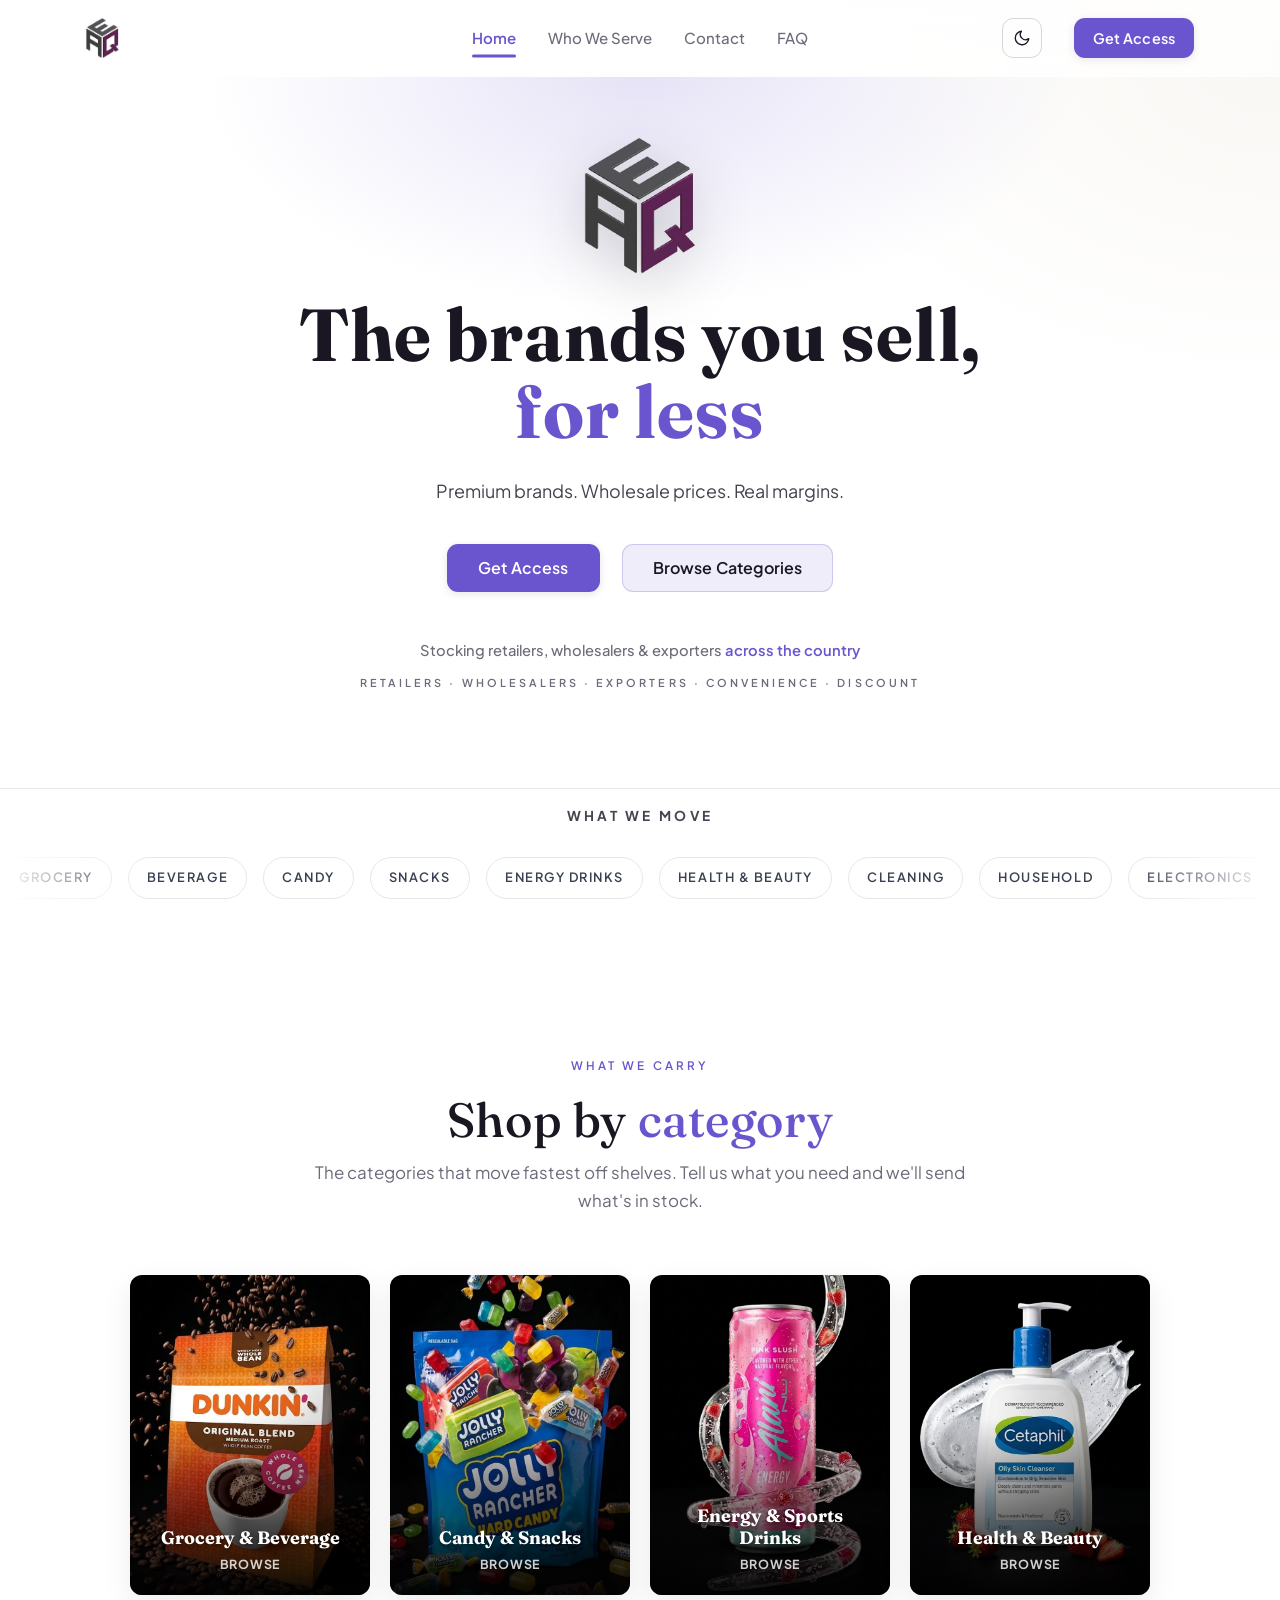
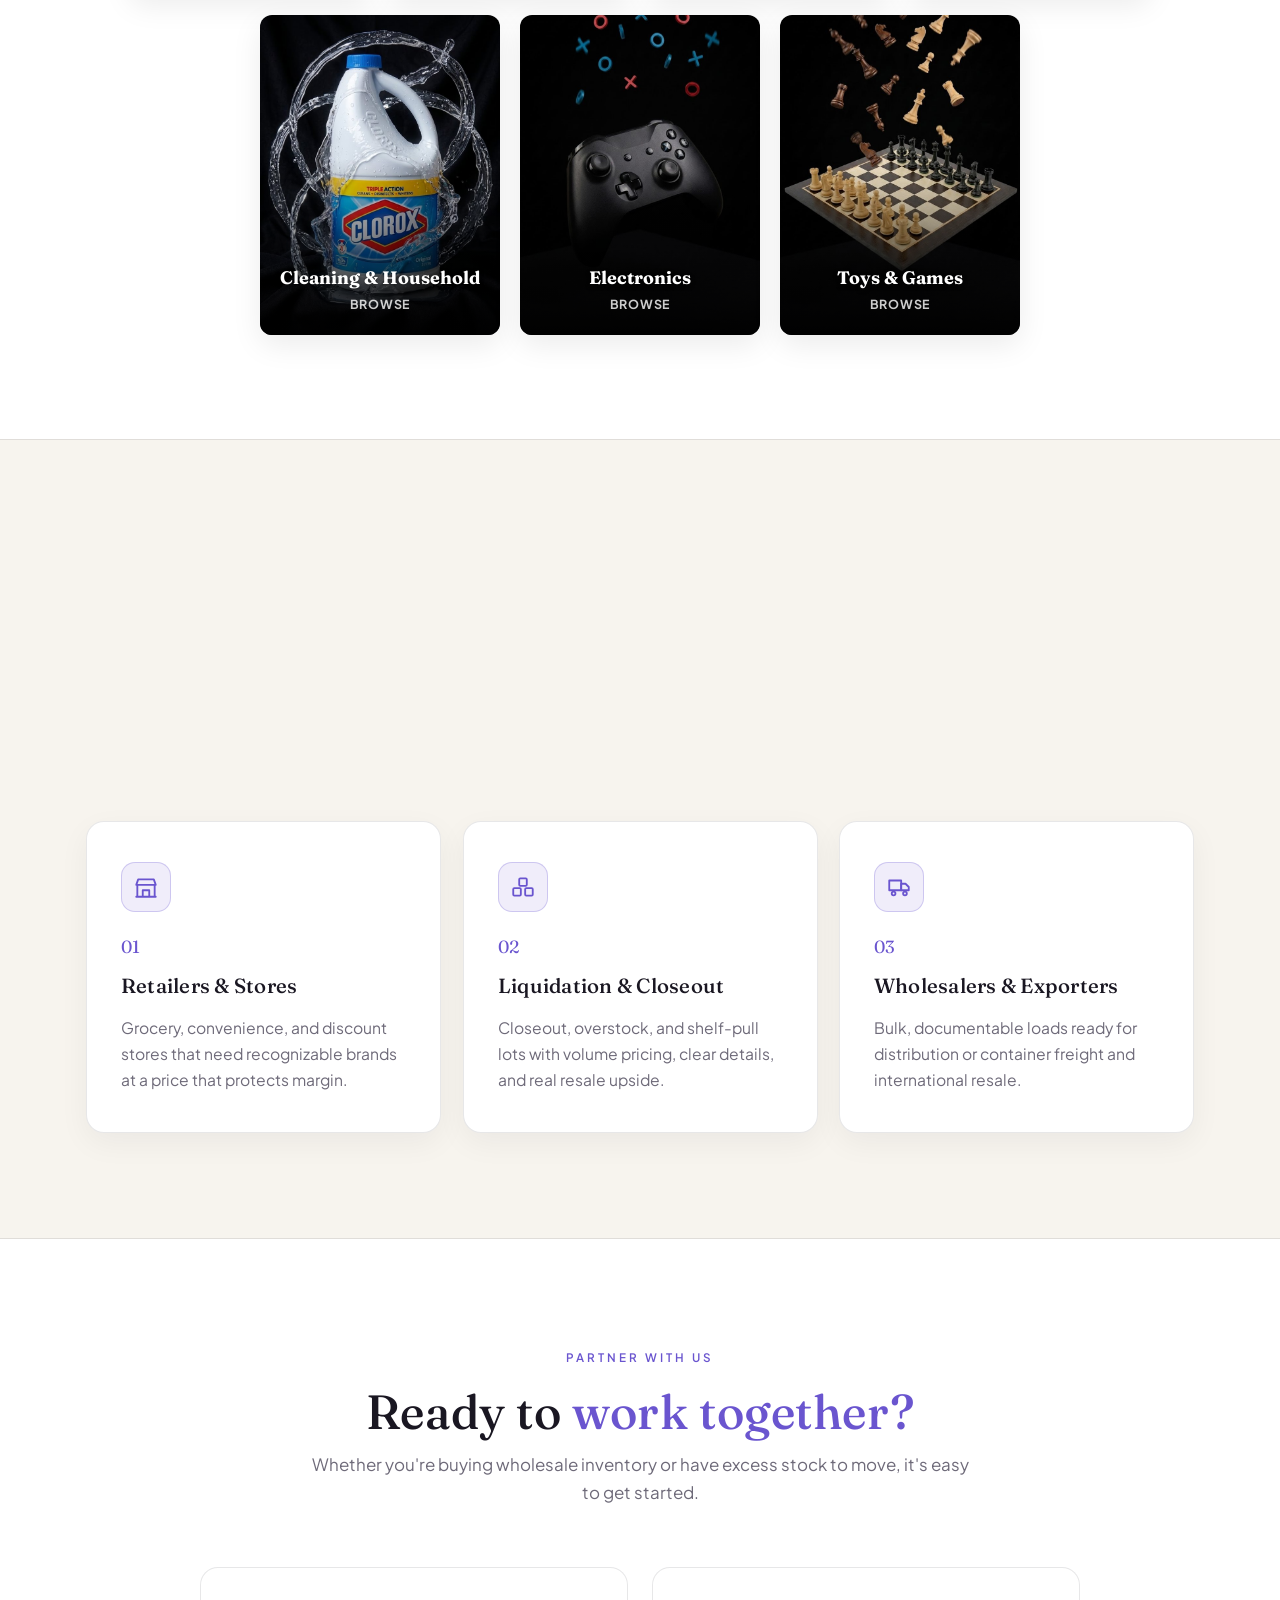
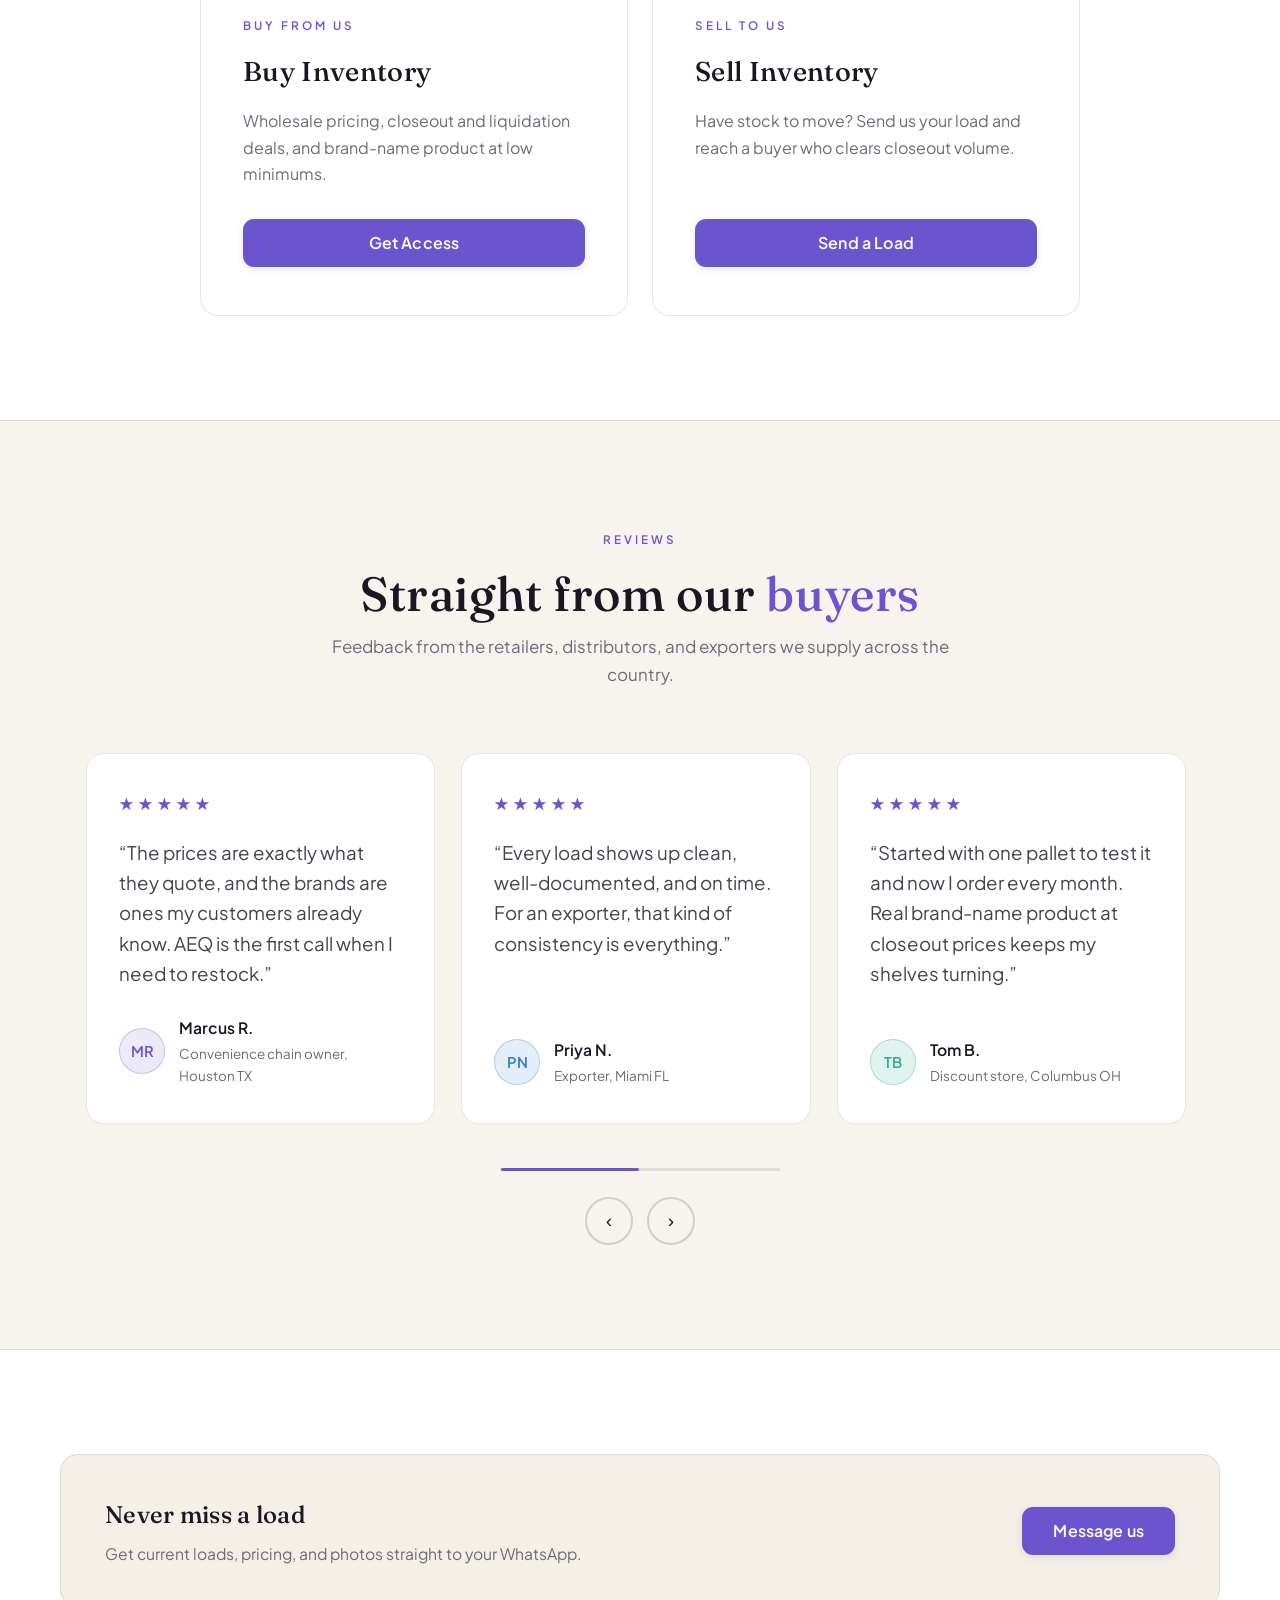
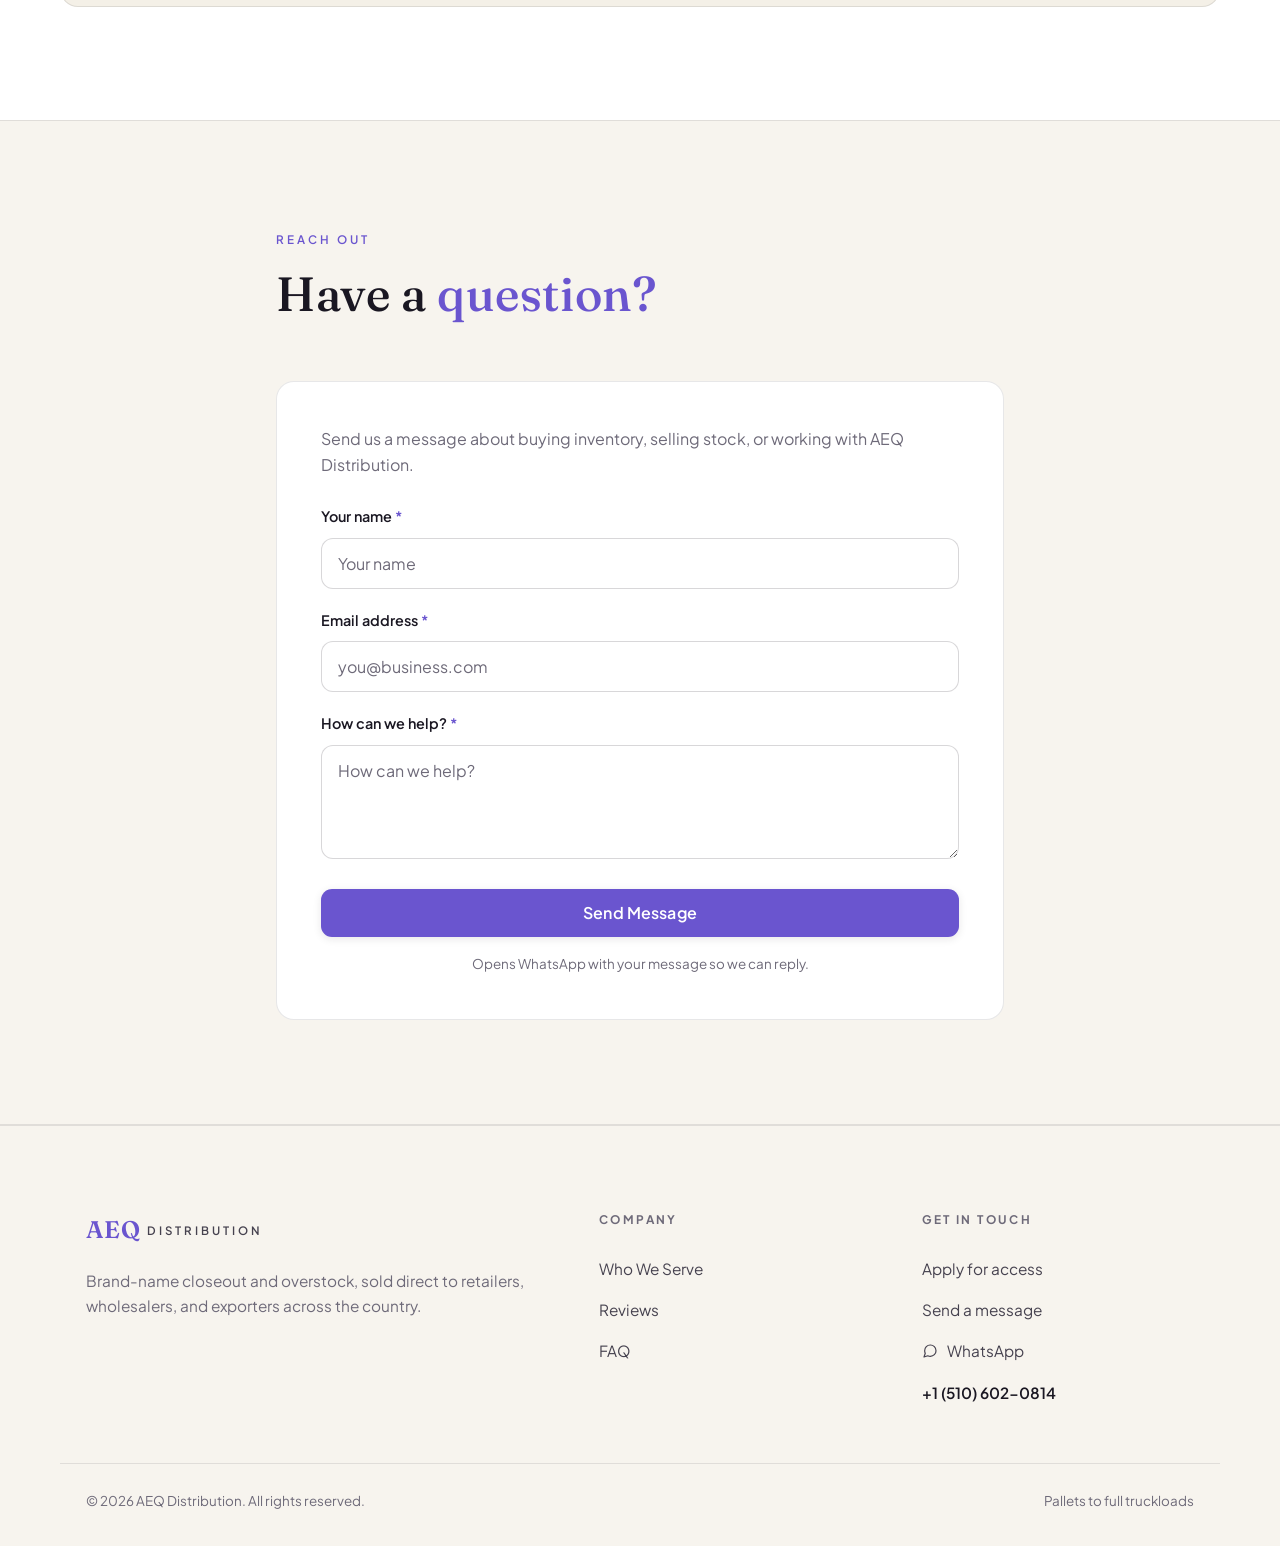
==== commit 281d955e: "Fix hero caps line invisible in light mode (was hardcoded white); use theme muted color" ====
--- a/index.html
+++ b/index.html
@@ -12,7 +12,7 @@
   <link rel="preconnect" href="https://fonts.googleapis.com" />
   <link rel="preconnect" href="https://fonts.gstatic.com" crossorigin />
   <link href="https://fonts.googleapis.com/css2?family=Fraunces:opsz,wght@9..144,400;9..144,500;9..144,600;9..144,700&family=Plus+Jakarta+Sans:wght@400;500;600;700&display=swap" rel="stylesheet" />
-  <link rel="stylesheet" href="styles.css?v=36" />
+  <link rel="stylesheet" href="styles.css?v=37" />
   <script>try{var t=localStorage.getItem('aeq-theme');var d=t==='dark';if(!d)document.documentElement.setAttribute('data-theme','light');var m=document.querySelector('meta[name=theme-color]');if(m)m.setAttribute('content',d?'#0d0d10':'#ffffff');}catch(e){}</script>
 </head>
 <body id="top">
--- a/styles.css
+++ b/styles.css
@@ -218,7 +218,7 @@
 .hero__cta { margin-top: 38px; display: flex; flex-wrap: wrap; gap: 22px; justify-content: center; }
 .hero__trust { margin-top: 46px; font-size: .92rem; color: var(--muted); font-weight: 500; }
 .hero__trust b { color: var(--accent); font-weight: 600; }
-.hero__caps { margin-top: 12px; font-size: .68rem; font-weight: 600; letter-spacing: .28em; text-transform: uppercase; color: rgba(255, 255, 255, .26); }
+.hero__caps { margin-top: 12px; font-size: .68rem; font-weight: 600; letter-spacing: .28em; text-transform: uppercase; color: var(--muted); opacity: .75; }
 
 /* ---------- Brands marquee ---------- */
 .brands { padding: 0 0 4px; border-top: 1px solid var(--line); }
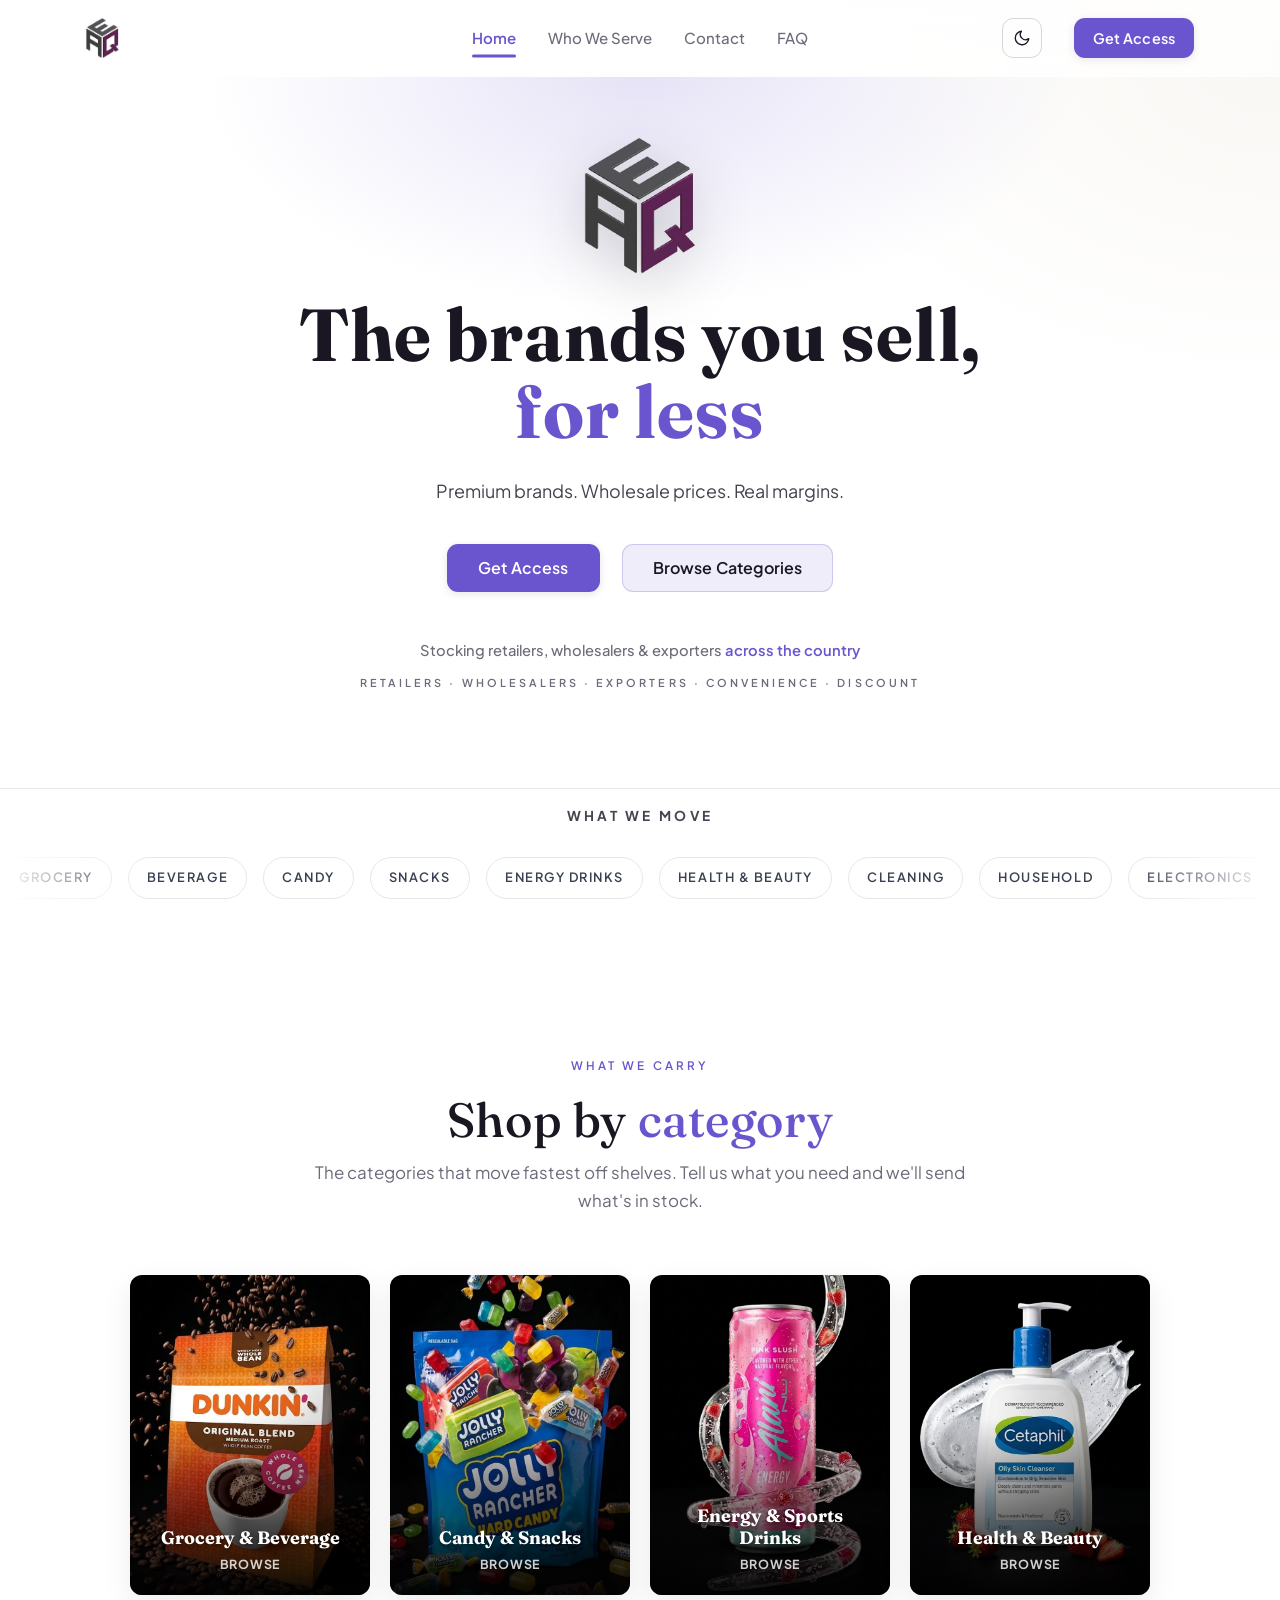
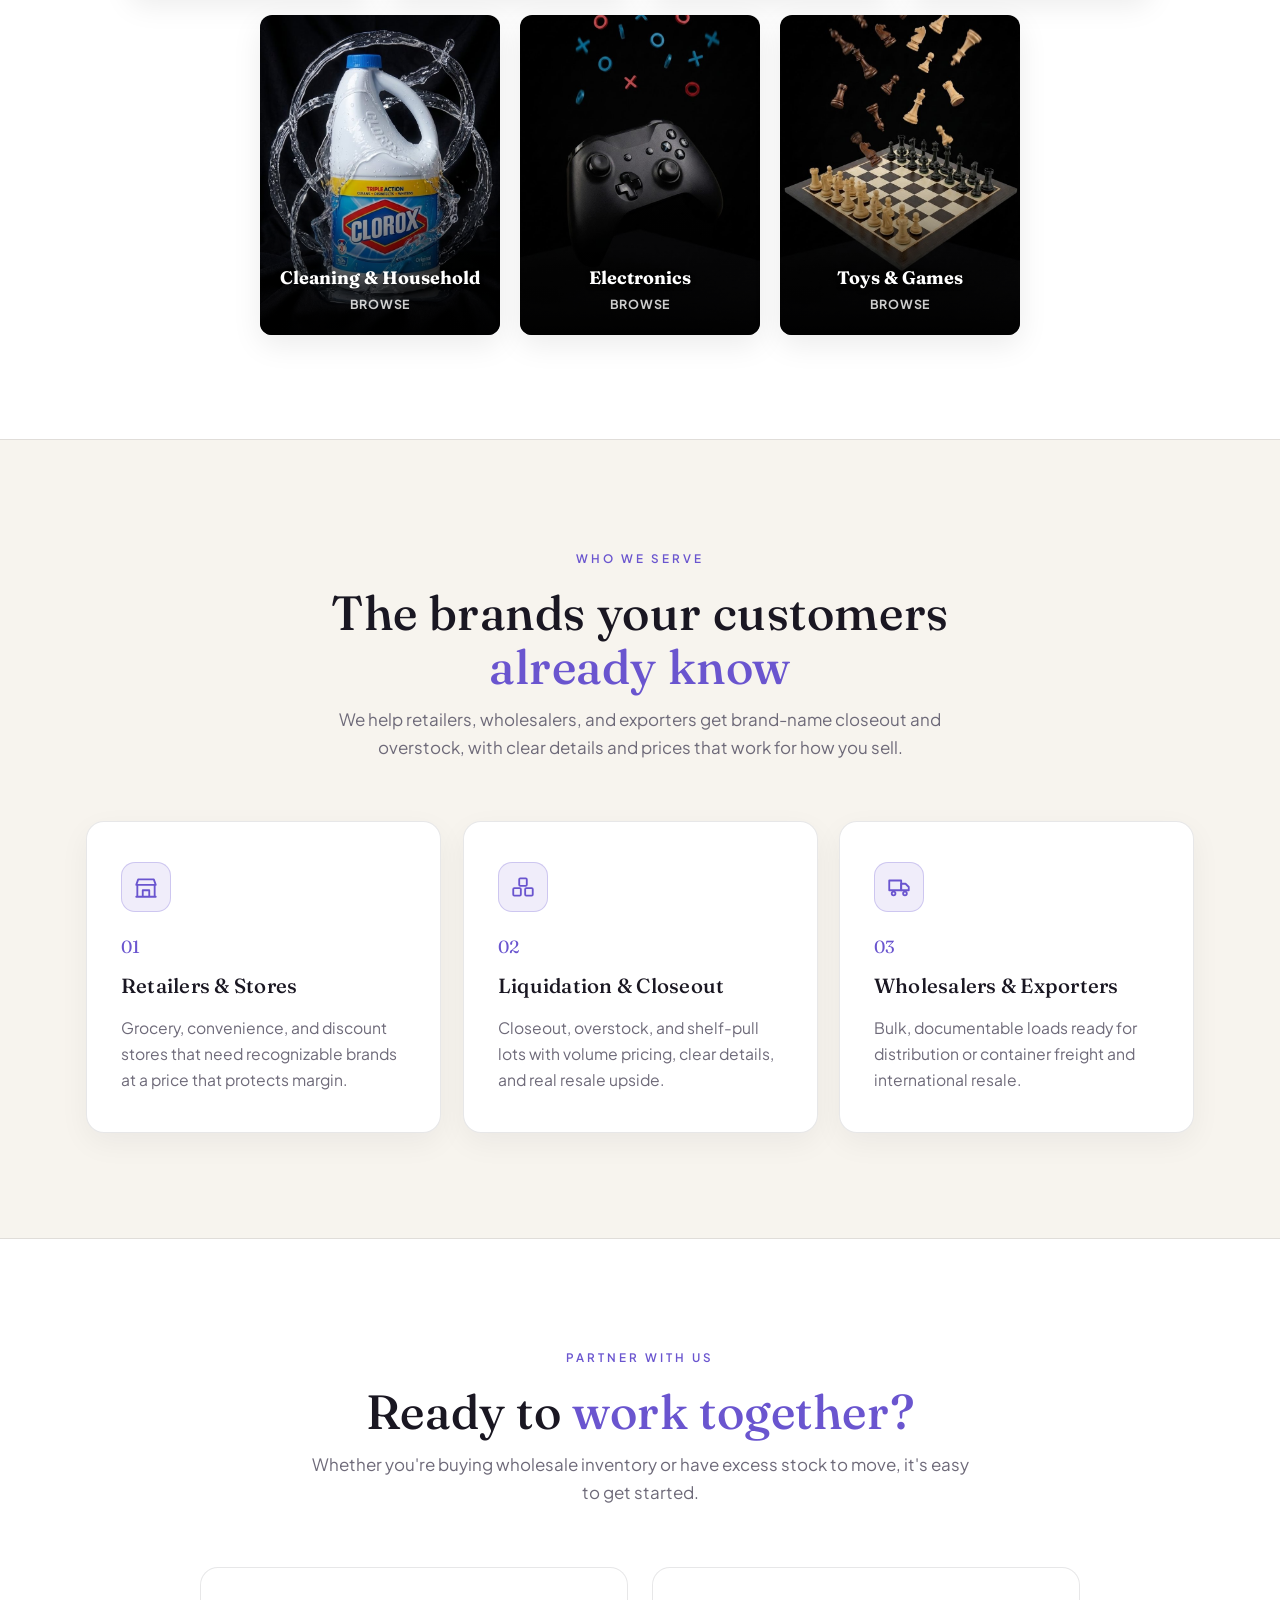
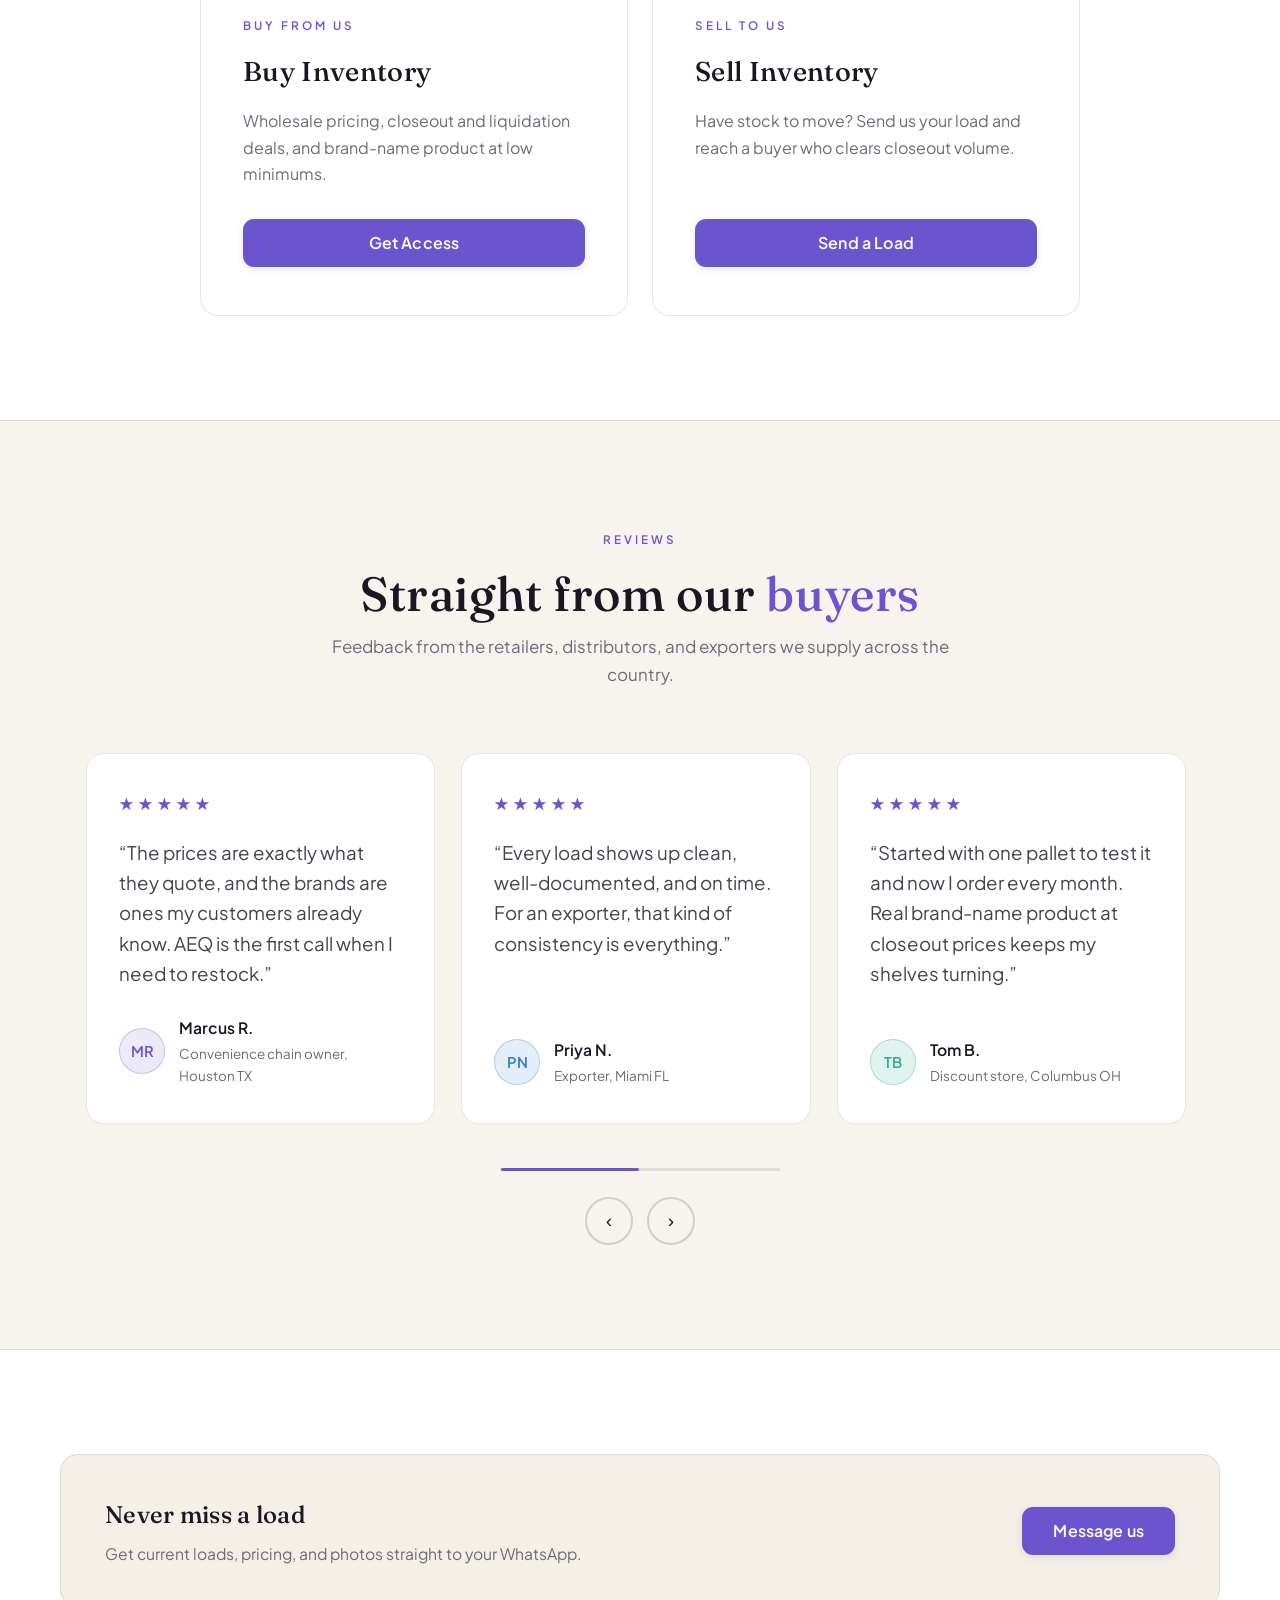
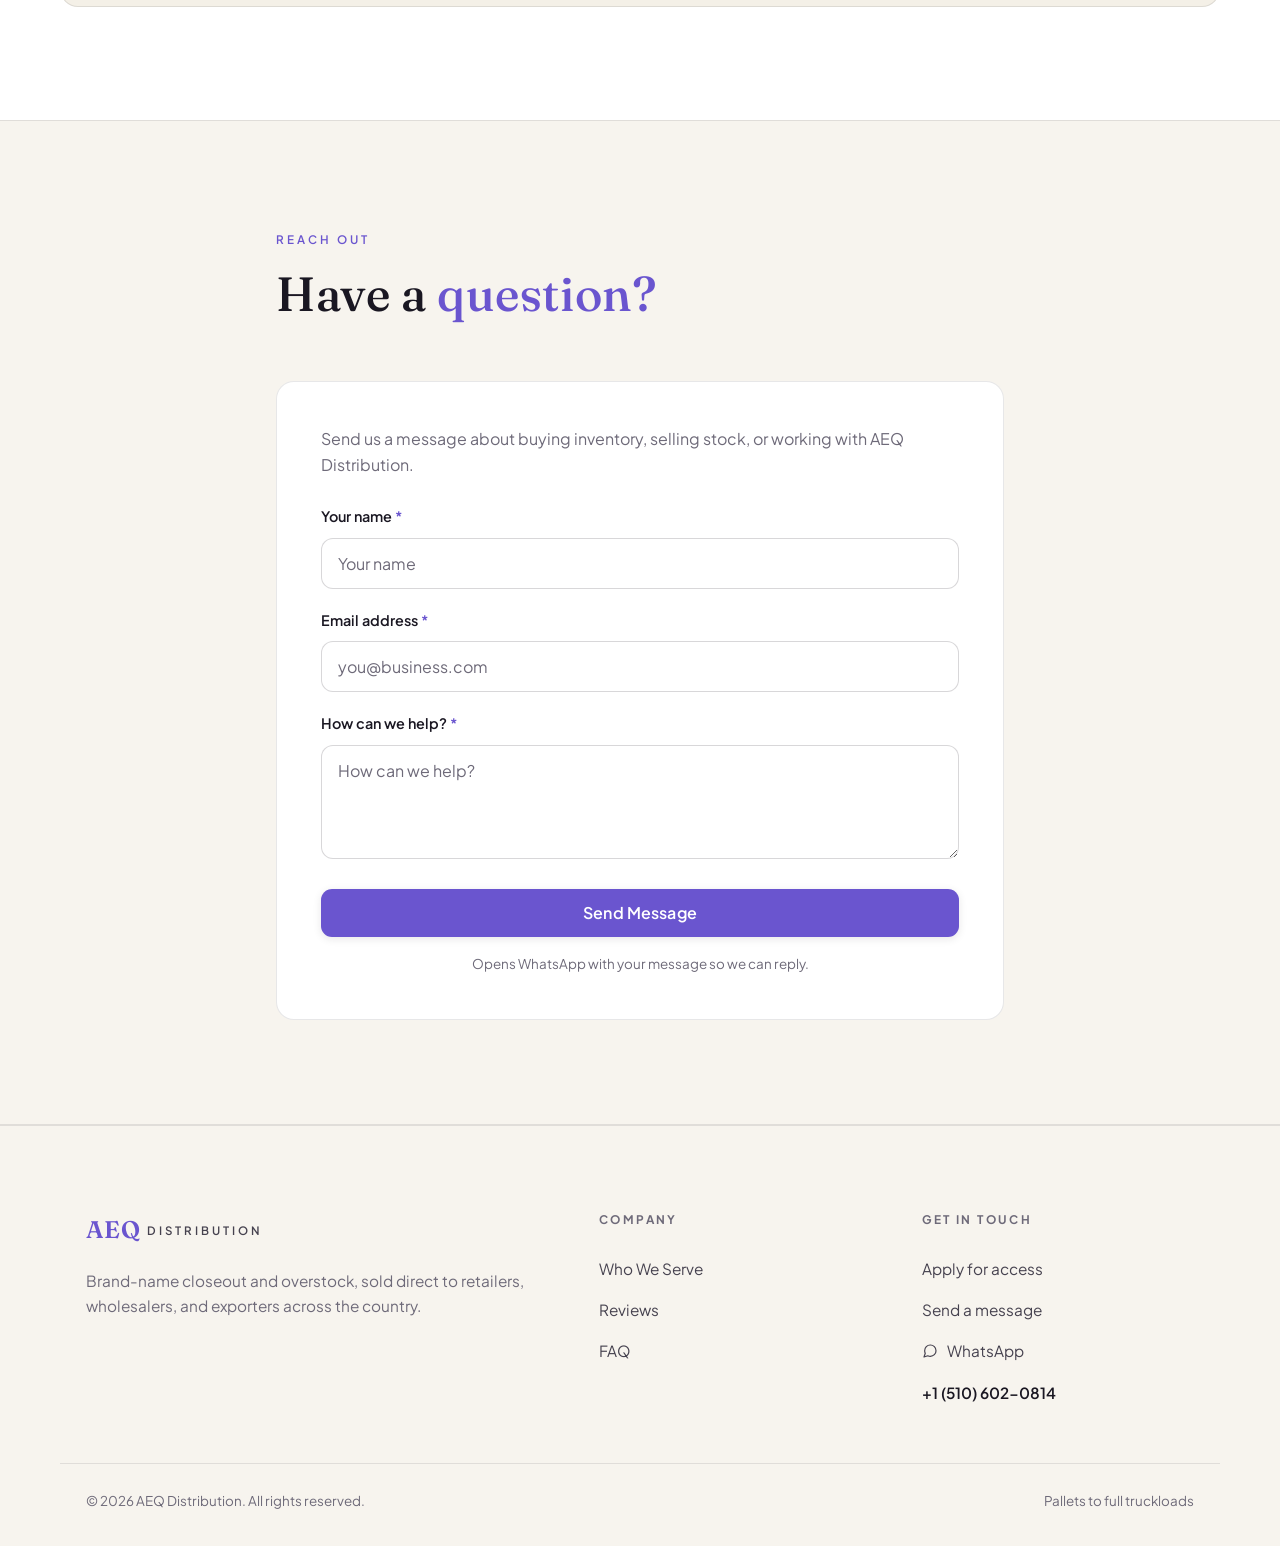
==== commit bfc9b33f: "Update Grocery category to latest Dunkin image; cache-bust v=4" ====
--- a/index.html
+++ b/index.html
@@ -83,7 +83,7 @@
           <p>The categories that move fastest off shelves. Tell us what you need and we'll send what's in stock.</p>
         </div>
         <div class="cat-grid">
-          <a class="cat reveal" href="apply.html" aria-label="Browse Grocery &amp; Beverage"><img src="images/cat-grocery.jpg?v=3" alt="Grocery and beverage" loading="lazy" /><span class="cat__shade" aria-hidden="true"></span><span class="cat__text"><h3 class="cat__title">Grocery &amp; Beverage</h3><span class="cat__cta">Browse</span></span></a>
+          <a class="cat reveal" href="apply.html" aria-label="Browse Grocery &amp; Beverage"><img src="images/cat-grocery.jpg?v=4" alt="Grocery and beverage" loading="lazy" /><span class="cat__shade" aria-hidden="true"></span><span class="cat__text"><h3 class="cat__title">Grocery &amp; Beverage</h3><span class="cat__cta">Browse</span></span></a>
           <a class="cat reveal" href="apply.html" aria-label="Browse Candy &amp; Snacks"><img src="images/cat-candy.jpg?v=2" alt="Candy and snacks" loading="lazy" /><span class="cat__shade" aria-hidden="true"></span><span class="cat__text"><h3 class="cat__title">Candy &amp; Snacks</h3><span class="cat__cta">Browse</span></span></a>
           <a class="cat reveal" href="apply.html" aria-label="Browse Energy &amp; Sports Drinks"><img src="images/cat-drinks.jpg?v=2" alt="Energy and sports drinks" loading="lazy" /><span class="cat__shade" aria-hidden="true"></span><span class="cat__text"><h3 class="cat__title">Energy &amp; Sports Drinks</h3><span class="cat__cta">Browse</span></span></a>
           <a class="cat reveal" href="apply.html" aria-label="Browse Health &amp; Beauty"><img src="images/cat-hba.jpg?v=2" alt="Health and beauty" loading="lazy" /><span class="cat__shade" aria-hidden="true"></span><span class="cat__text"><h3 class="cat__title">Health &amp; Beauty</h3><span class="cat__cta">Browse</span></span></a>
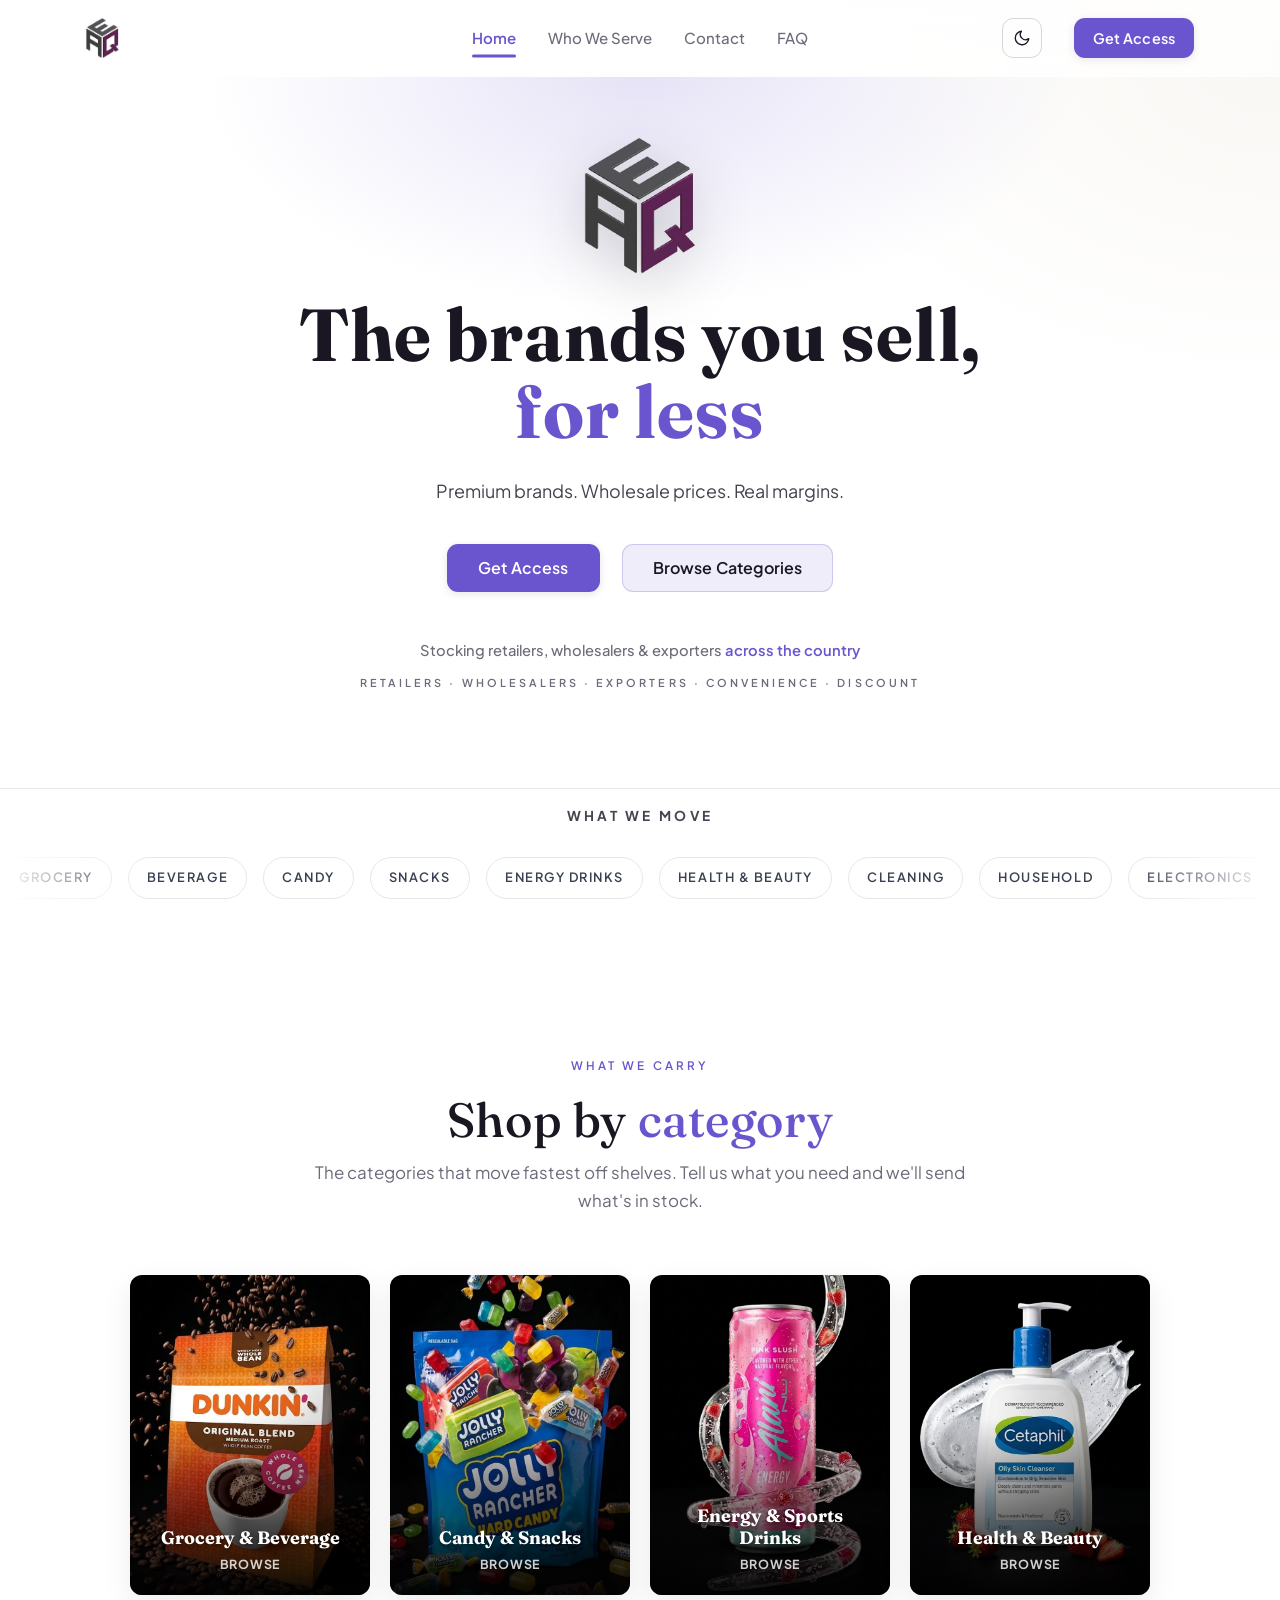
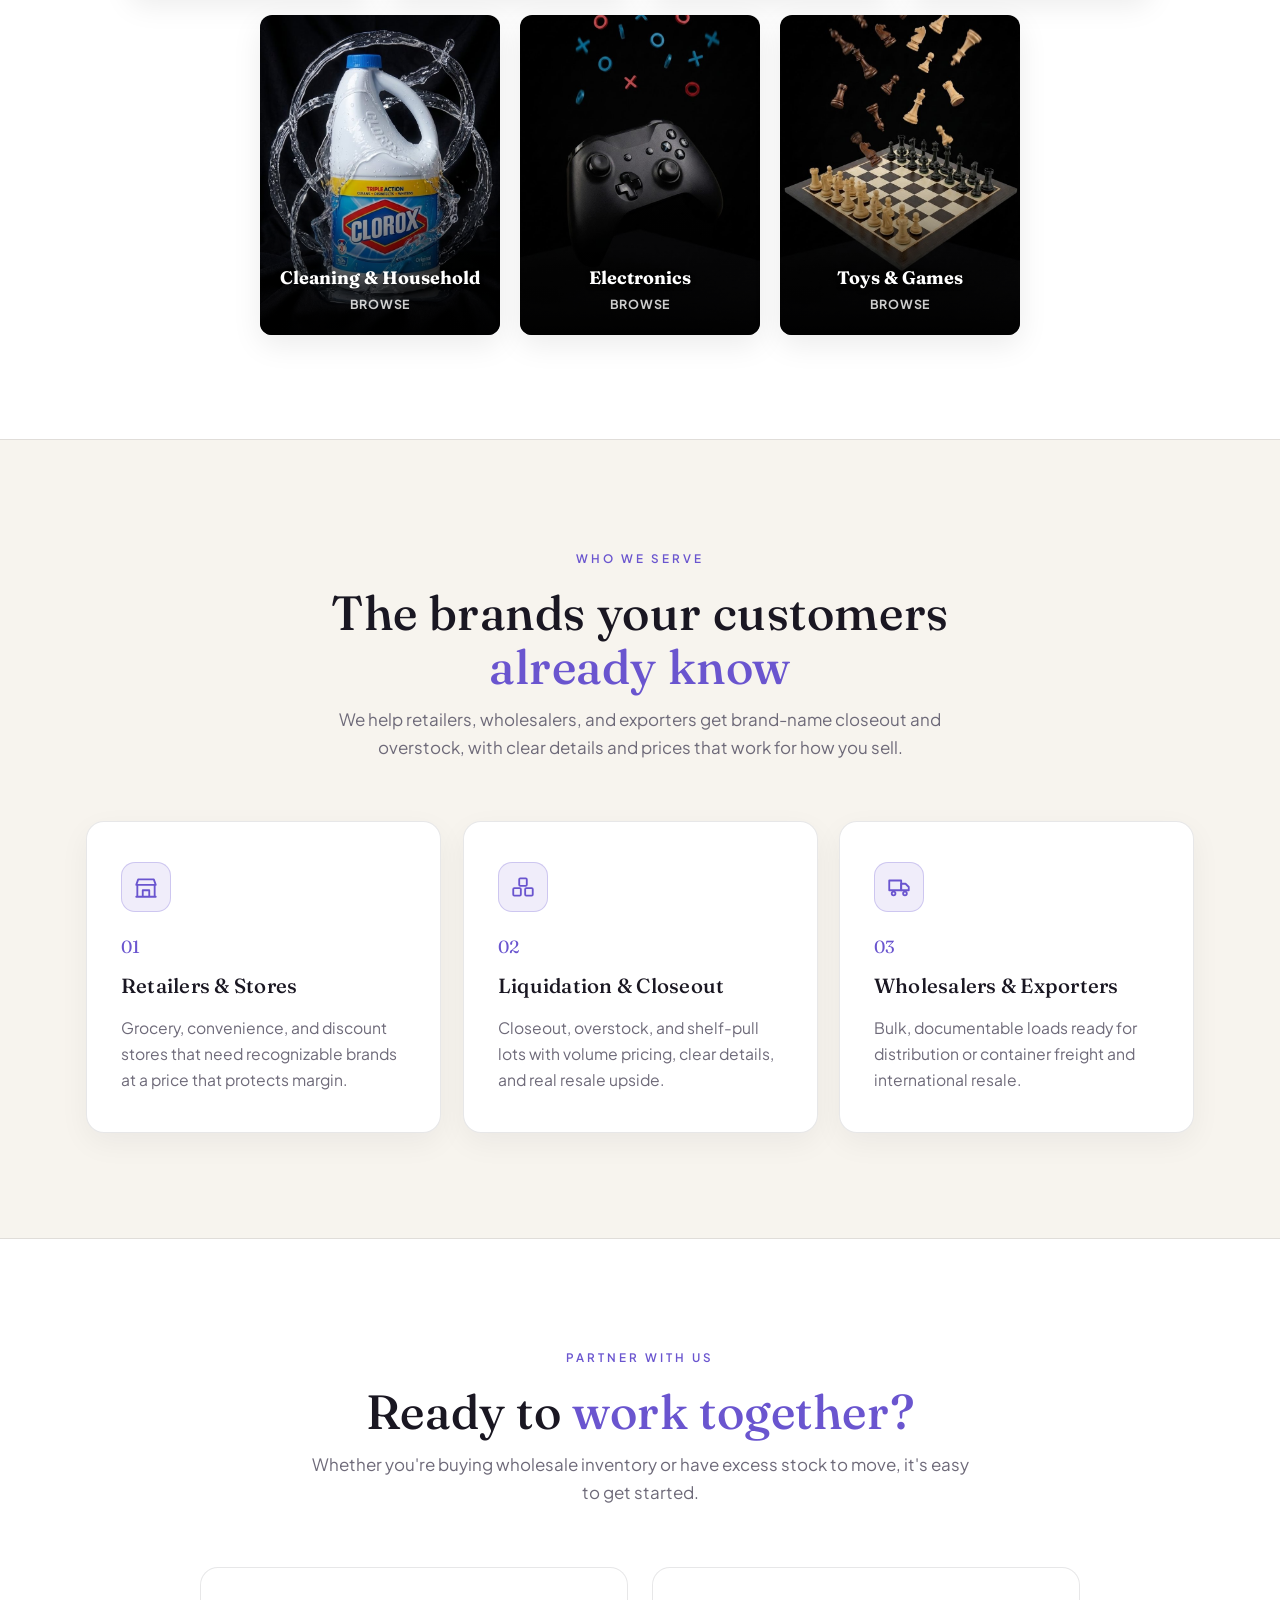
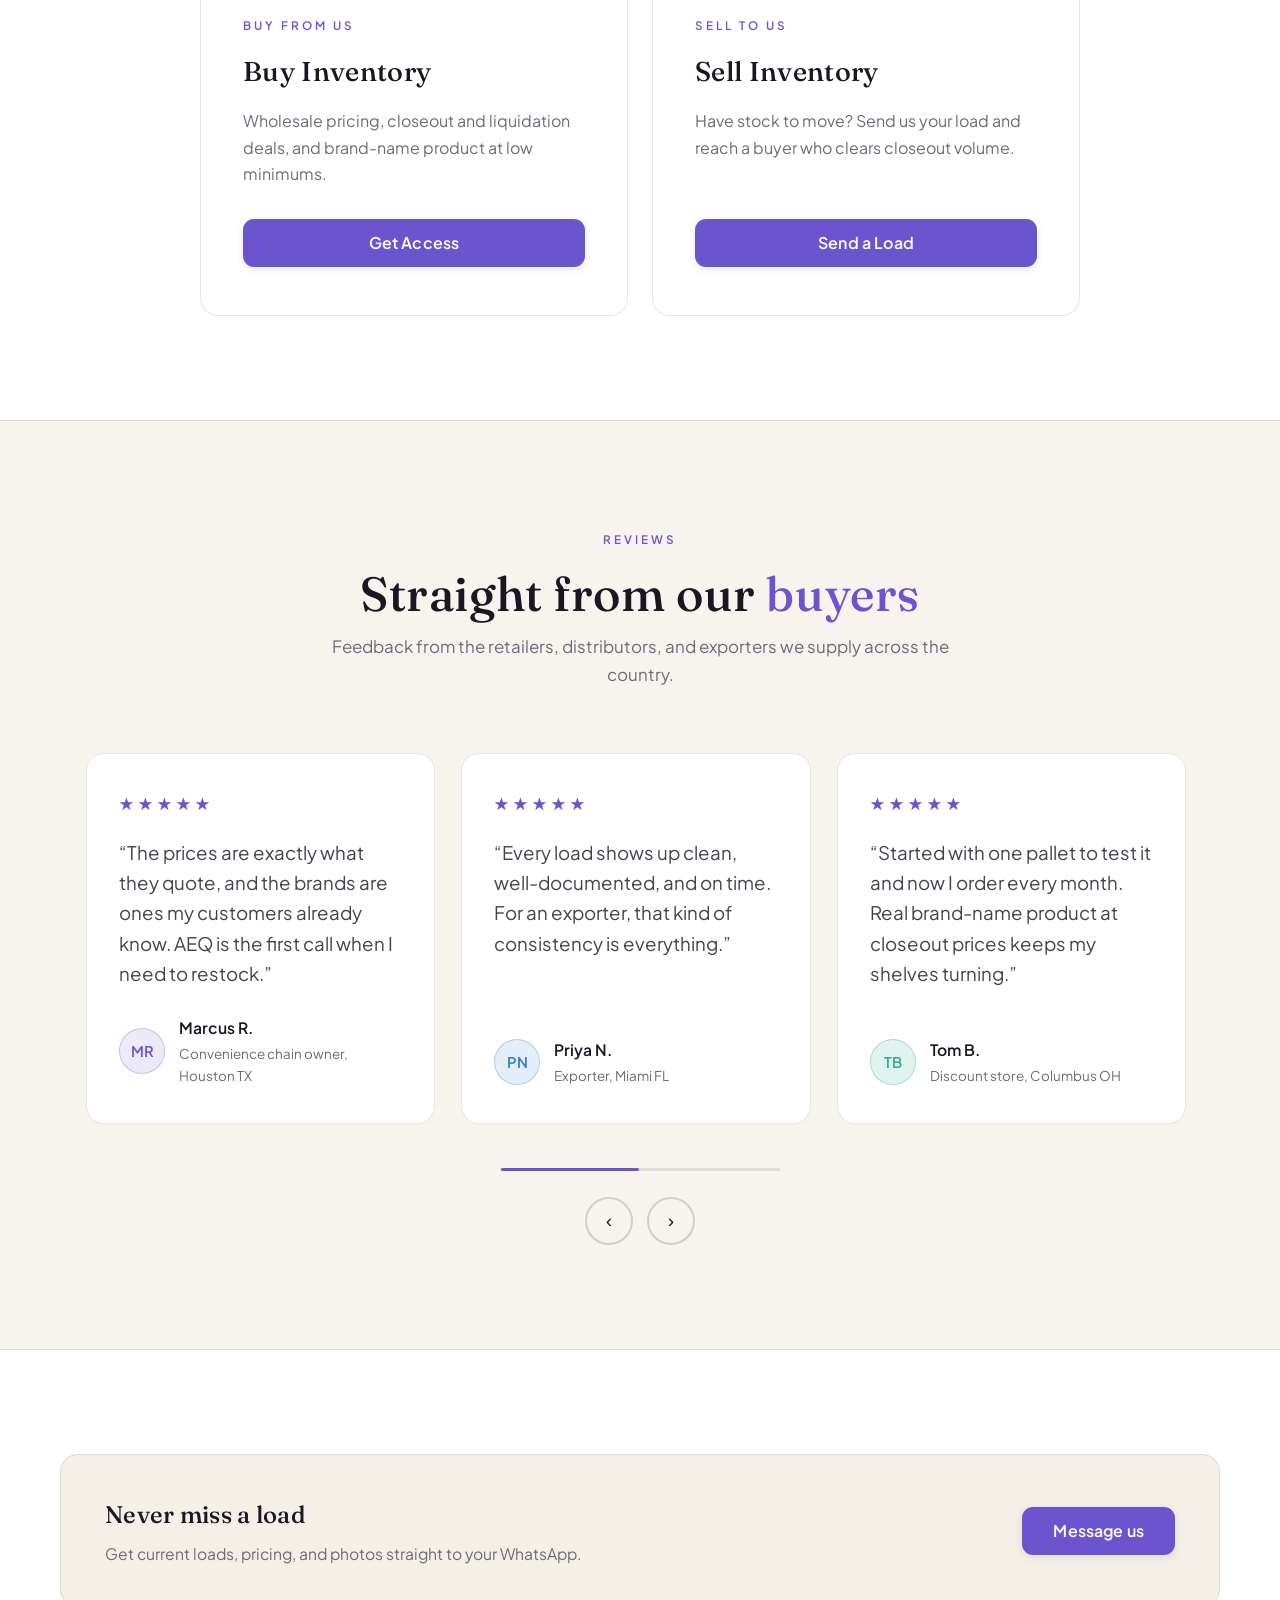
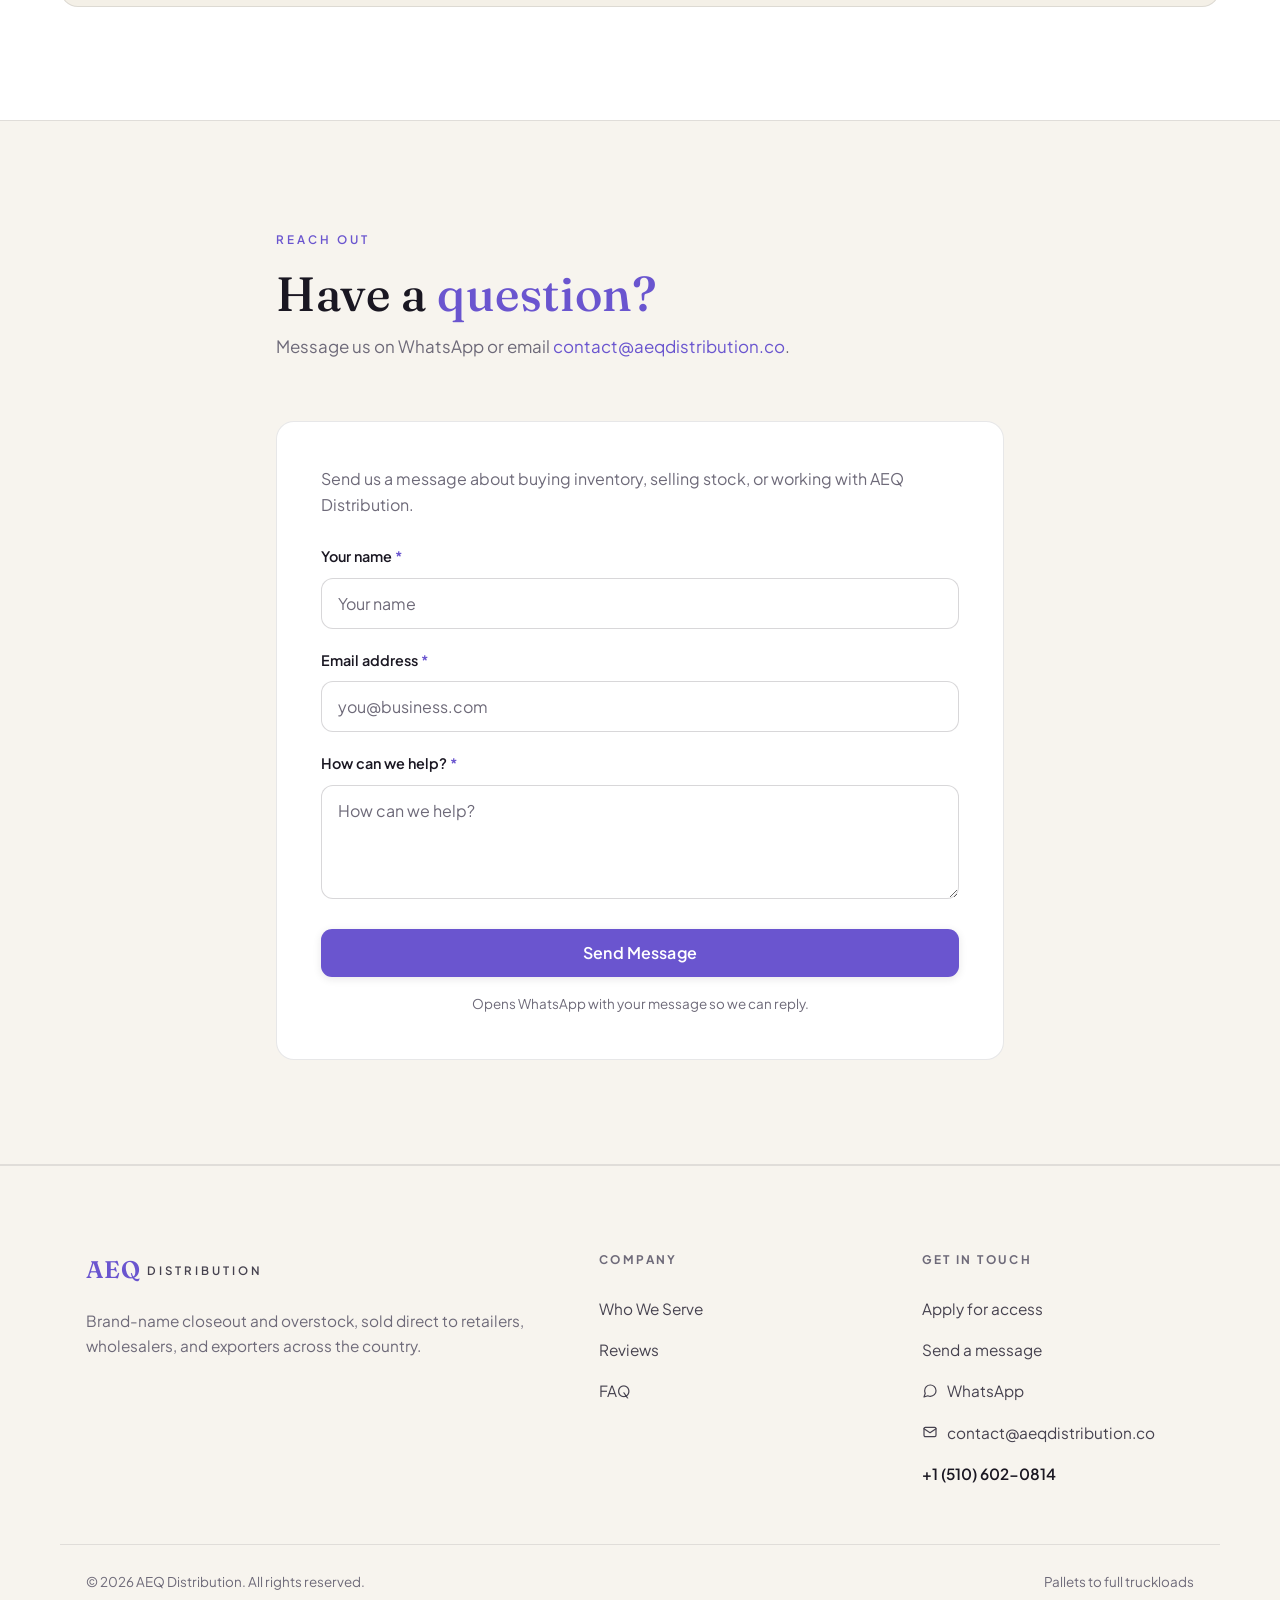
==== commit 69d316a6: "Add contact@aeqdistribution.co email link (footer all pages + home contact section)" ====
--- a/index.html
+++ b/index.html
@@ -6,6 +6,8 @@
   <title>AEQ Distribution | Wholesale & Brand-Name Closeout Distribution</title>
   <meta name="description" content="AEQ Distribution supplies brand-name wholesale, closeout, and liquidation inventory to brick-and-mortar retail, wholesalers, and exporters. Sourced direct, priced for real margin." />
   <meta name="theme-color" content="#ffffff" />
+  <link rel="icon" type="image/png" href="favicon.png?v=1" />
+  <link rel="apple-touch-icon" href="favicon.png?v=1" />
   <meta property="og:title" content="AEQ Distribution | Wholesale & Closeout Distribution" />
   <meta property="og:description" content="Brand-name wholesale and closeout inventory for retail, wholesale & export. Sourced direct, priced for real margin." />
   <meta property="og:type" content="website" />
@@ -180,6 +182,7 @@
         <div class="section__head section__head--left reveal">
           <span class="eyebrow">Reach out</span>
           <h2>Have a <span class="accent">question?</span></h2>
+          <p>Message us on WhatsApp or email <a class="accent" href="mailto:contact@aeqdistribution.co">contact@aeqdistribution.co</a>.</p>
         </div>
         <form class="form reveal" id="contactForm" novalidate>
           <p class="form__intro">Send us a message about buying inventory, selling stock, or working with AEQ Distribution.</p>
@@ -218,6 +221,7 @@
         <a href="apply.html">Apply for access</a>
         <a href="#contact">Send a message</a>
         <a class="js-whatsapp" href="#"><svg class="ico" viewBox="0 0 24 24" stroke-width="1.8" stroke-linecap="round" stroke-linejoin="round" aria-hidden="true"><path d="M21 11.5a8.38 8.38 0 0 1-8.5 8.5 8.5 8.5 0 0 1-3.8-.9L3 21l1.9-5.7a8.5 8.5 0 0 1-.9-3.8A8.38 8.38 0 0 1 12.5 3 8.38 8.38 0 0 1 21 11.5Z"/></svg>WhatsApp</a>
+        <a href="mailto:contact@aeqdistribution.co"><svg class="ico" viewBox="0 0 24 24" stroke-width="1.8" stroke-linecap="round" stroke-linejoin="round" aria-hidden="true"><rect x="3" y="5" width="18" height="14" rx="2"/><path d="m3 7 9 6 9-6"/></svg>contact@aeqdistribution.co</a>
         <a class="footer__phone js-whatsapp" href="#">+1 (510) 602-0814</a>
       </div>
     </div>
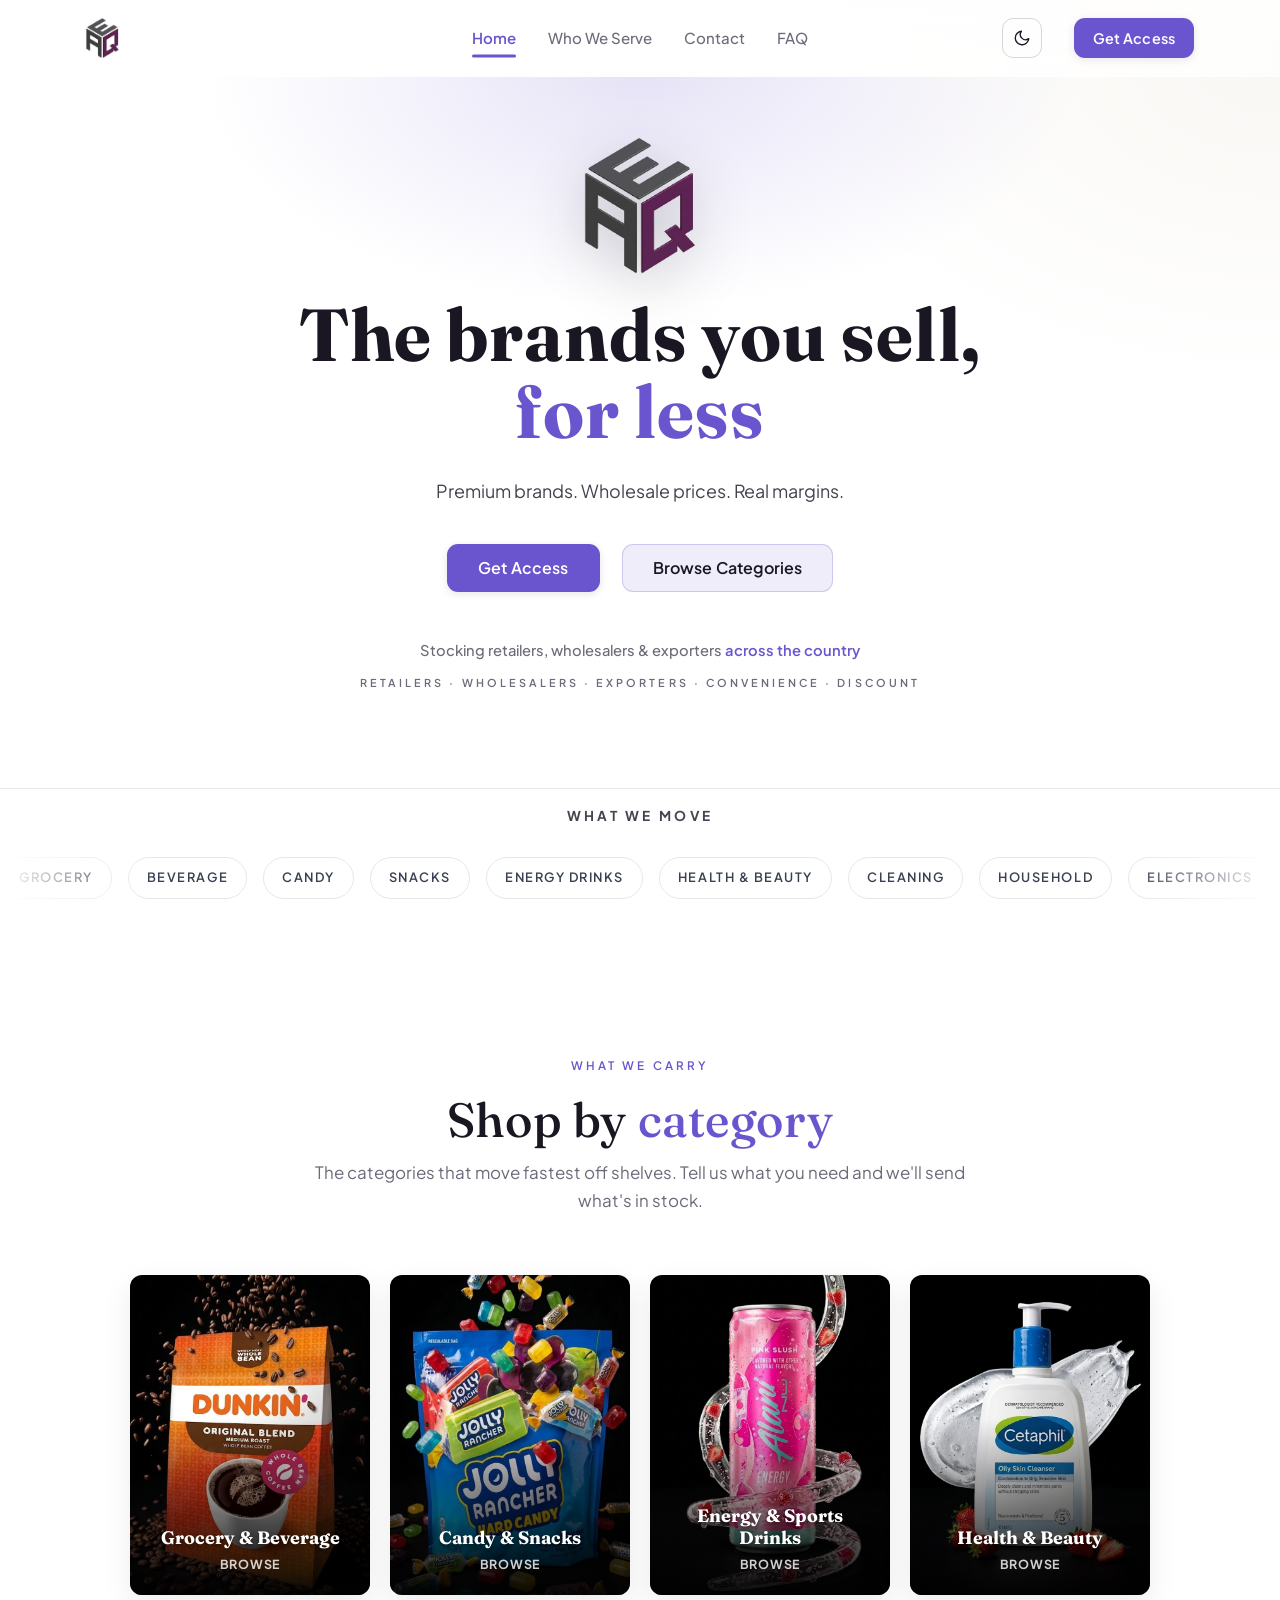
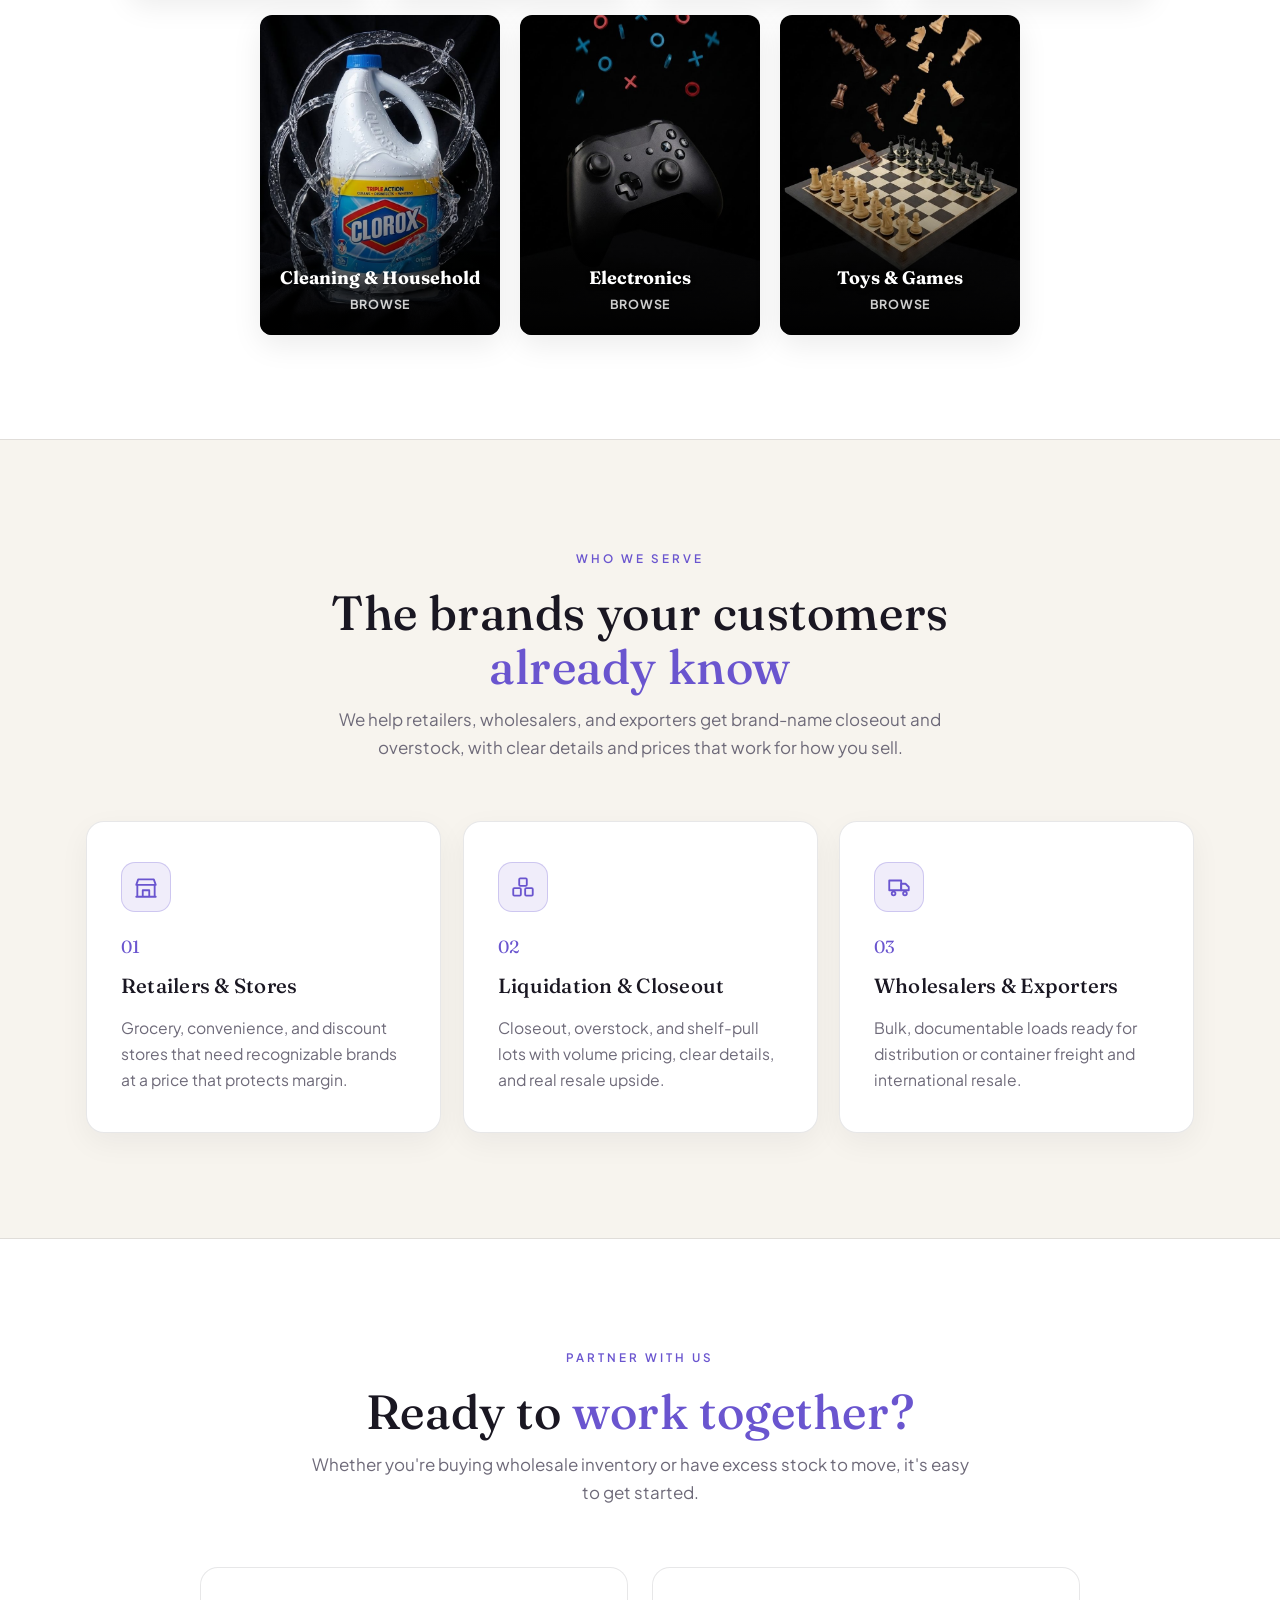
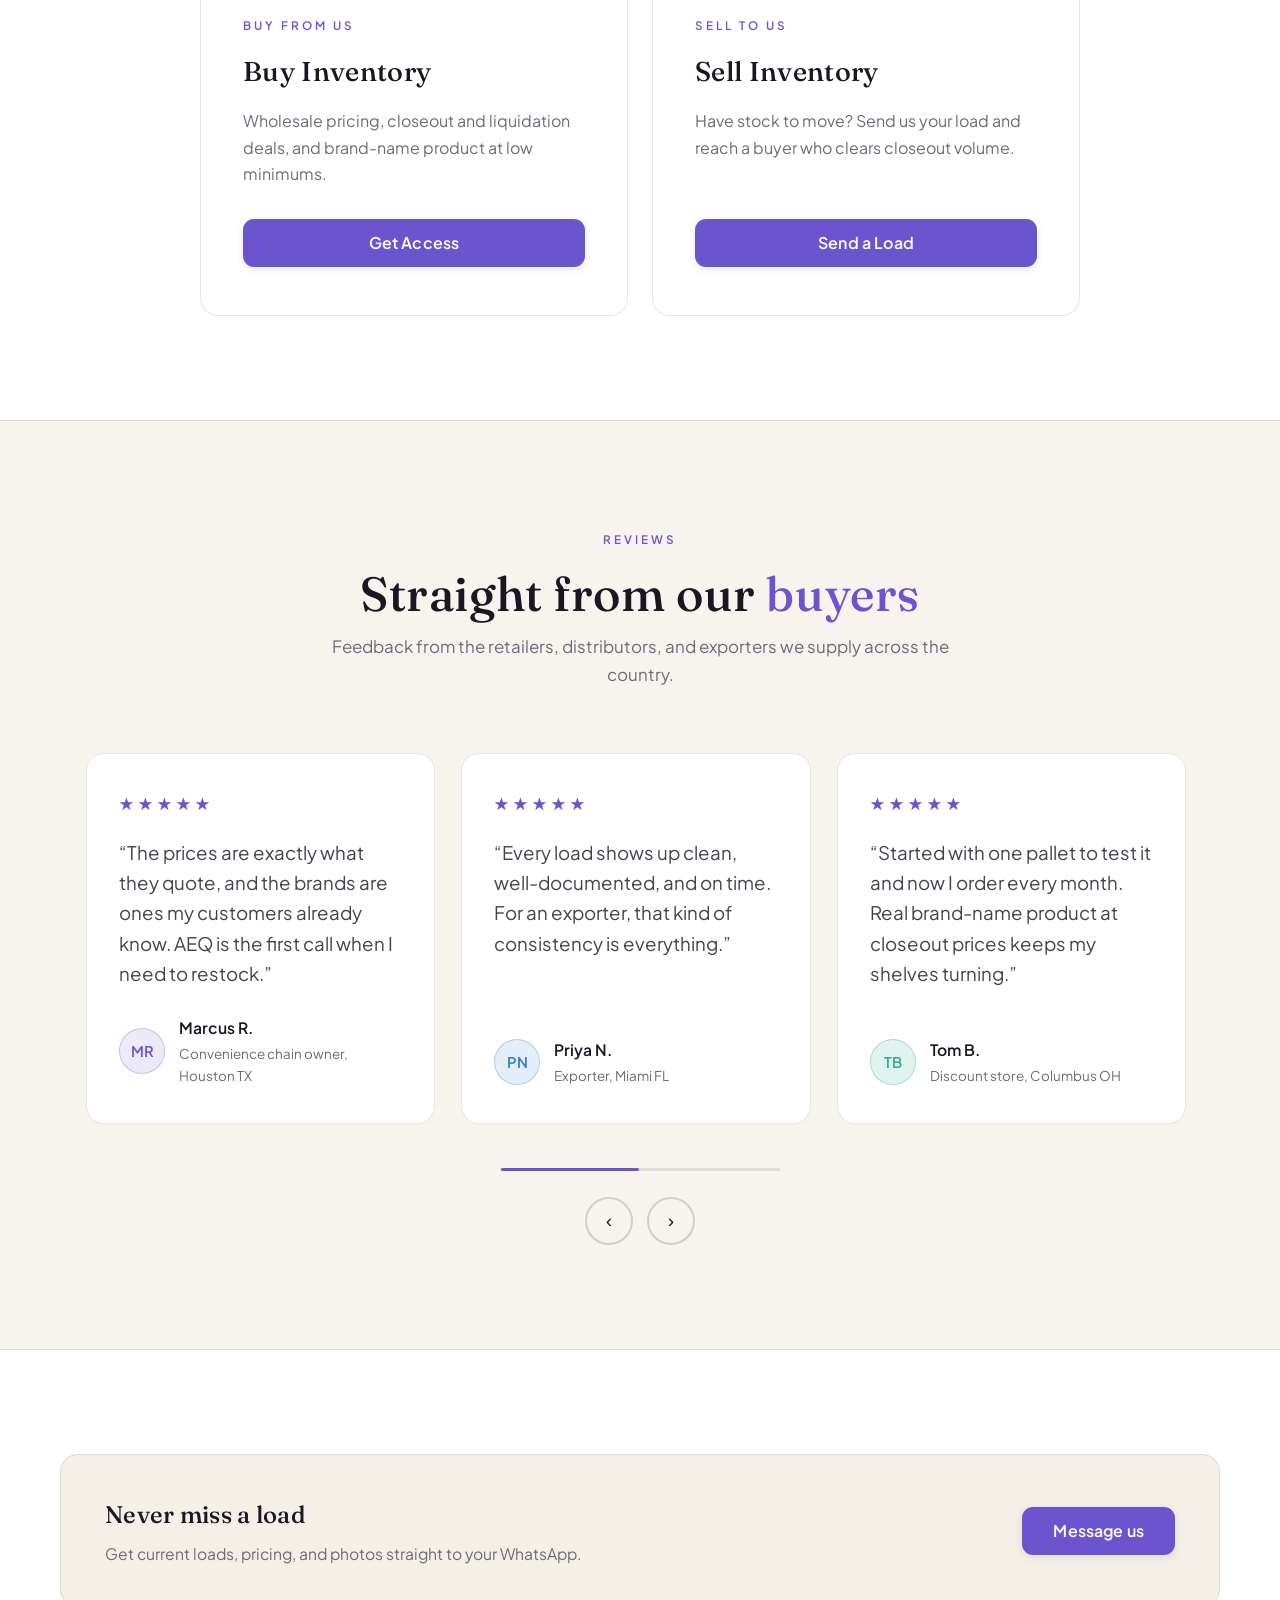
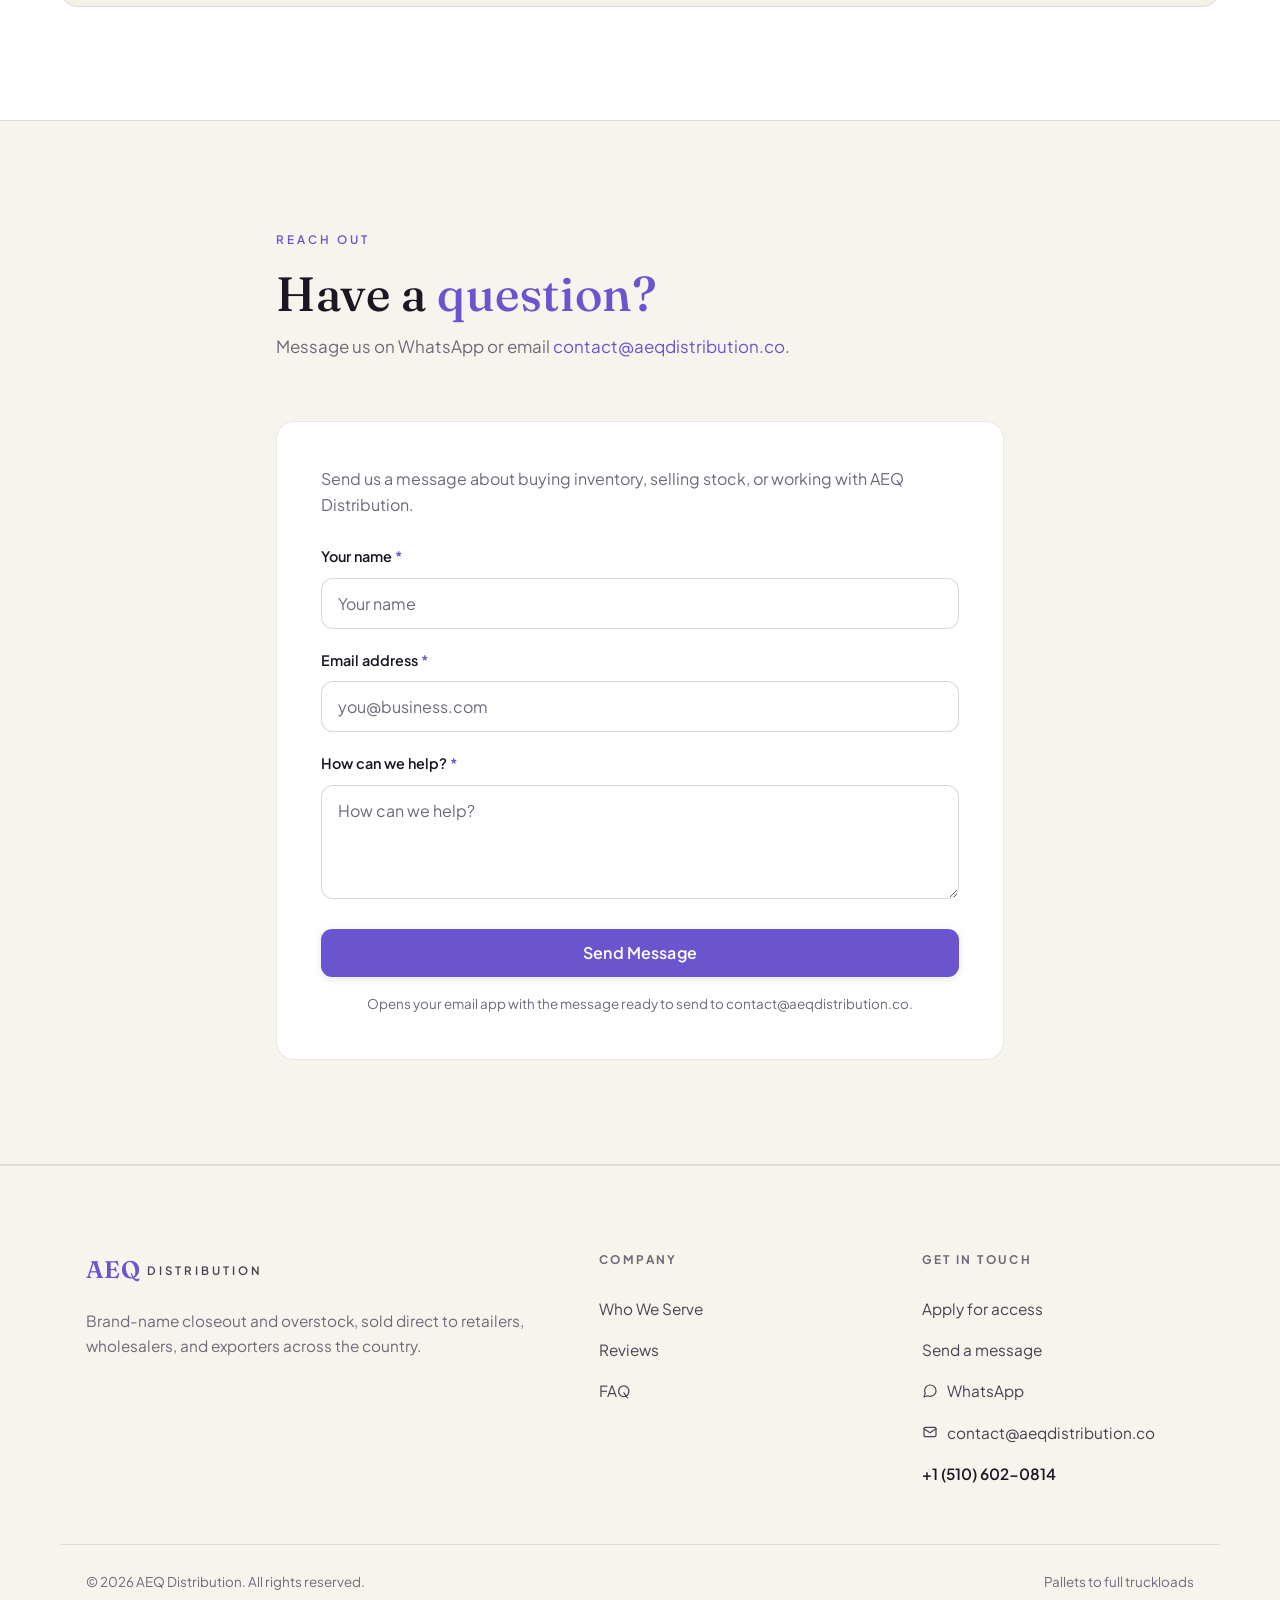
==== commit a4095160: "Contact form now emails contact@aeqdistribution.co instead of WhatsApp - contactForm submit builds a" ====
--- a/index.html
+++ b/index.html
@@ -199,7 +199,7 @@
             <textarea id="c_msg" rows="4" placeholder="How can we help?" required></textarea>
           </div>
           <button type="submit" class="btn btn--primary btn--lg btn--block">Send Message</button>
-          <p class="form__fine">Opens WhatsApp with your message so we can reply.</p>
+          <p class="form__fine">Opens your email app with the message ready to send to contact@aeqdistribution.co.</p>
         </form>
       </div>
     </section>
@@ -231,6 +231,6 @@
     </div>
   </footer>
 
-  <script src="script.js?v=31"></script>
+  <script src="script.js?v=32"></script>
 </body>
 </html>
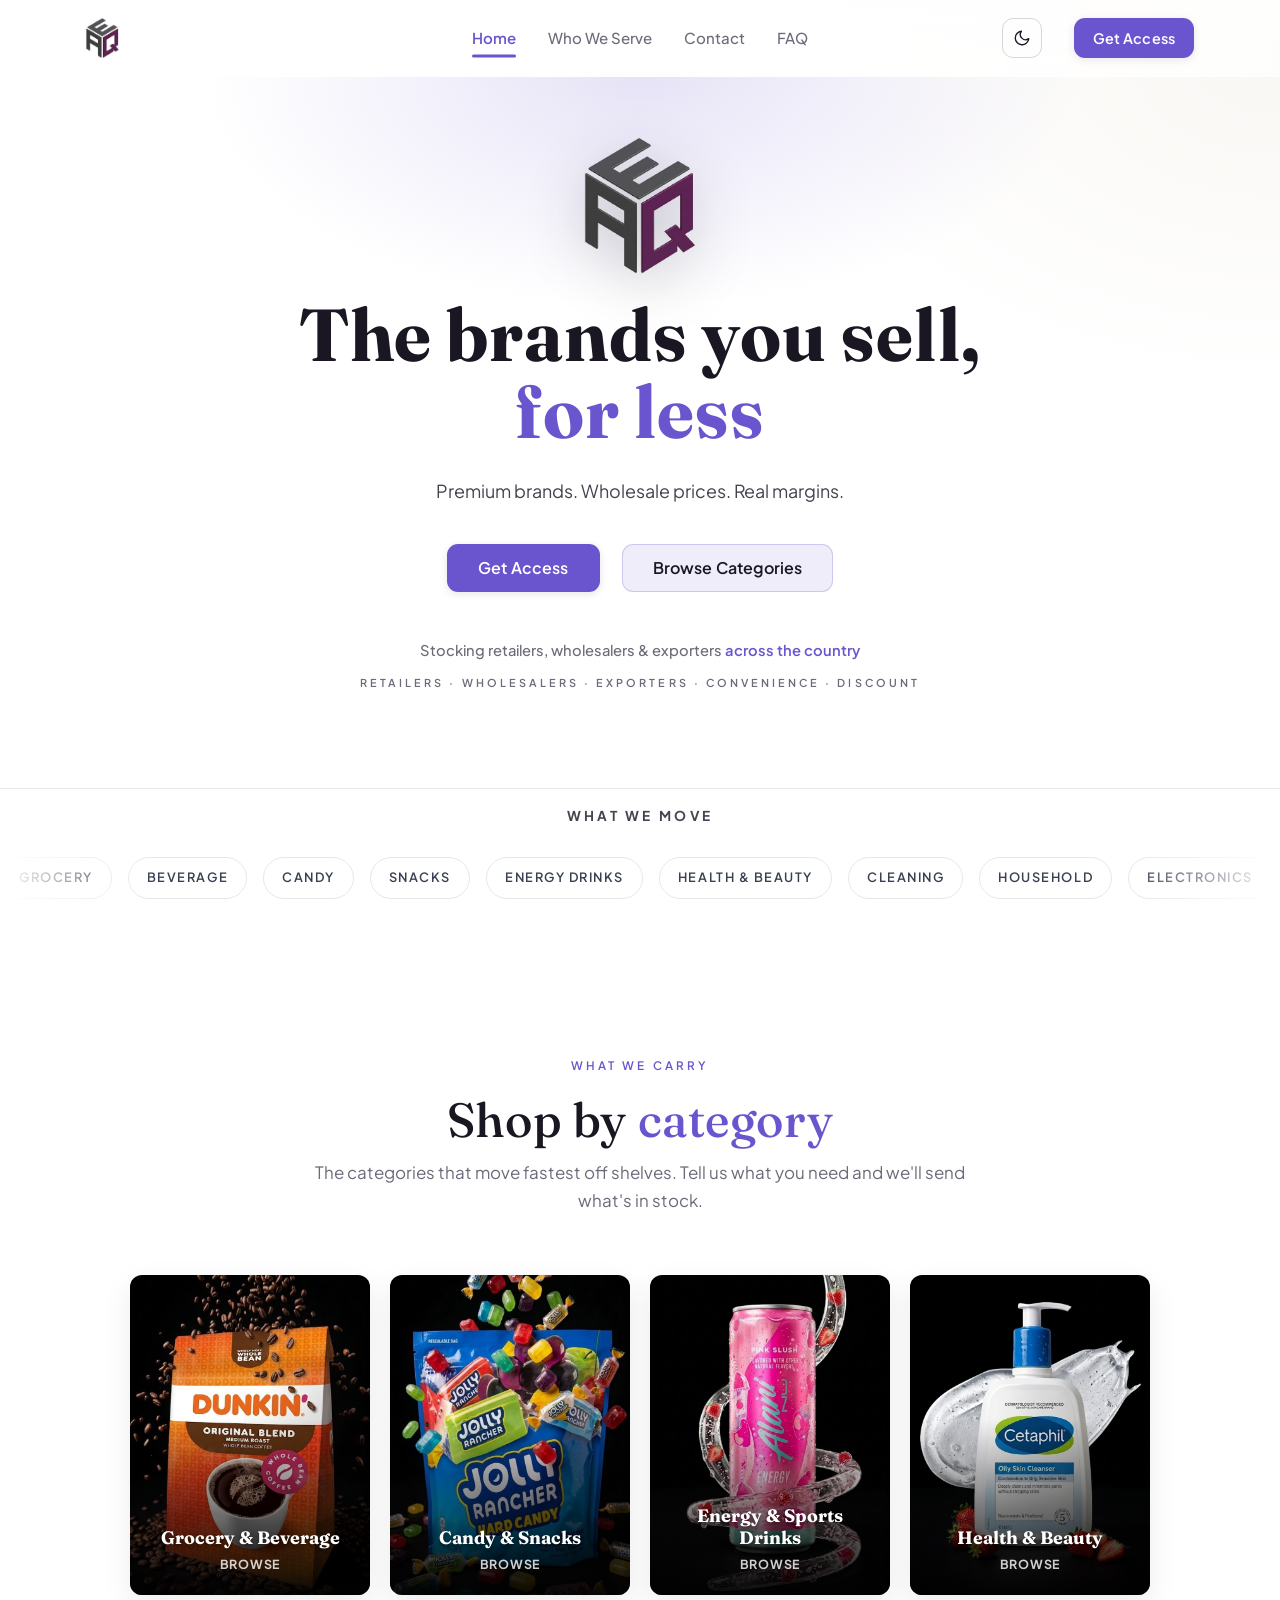
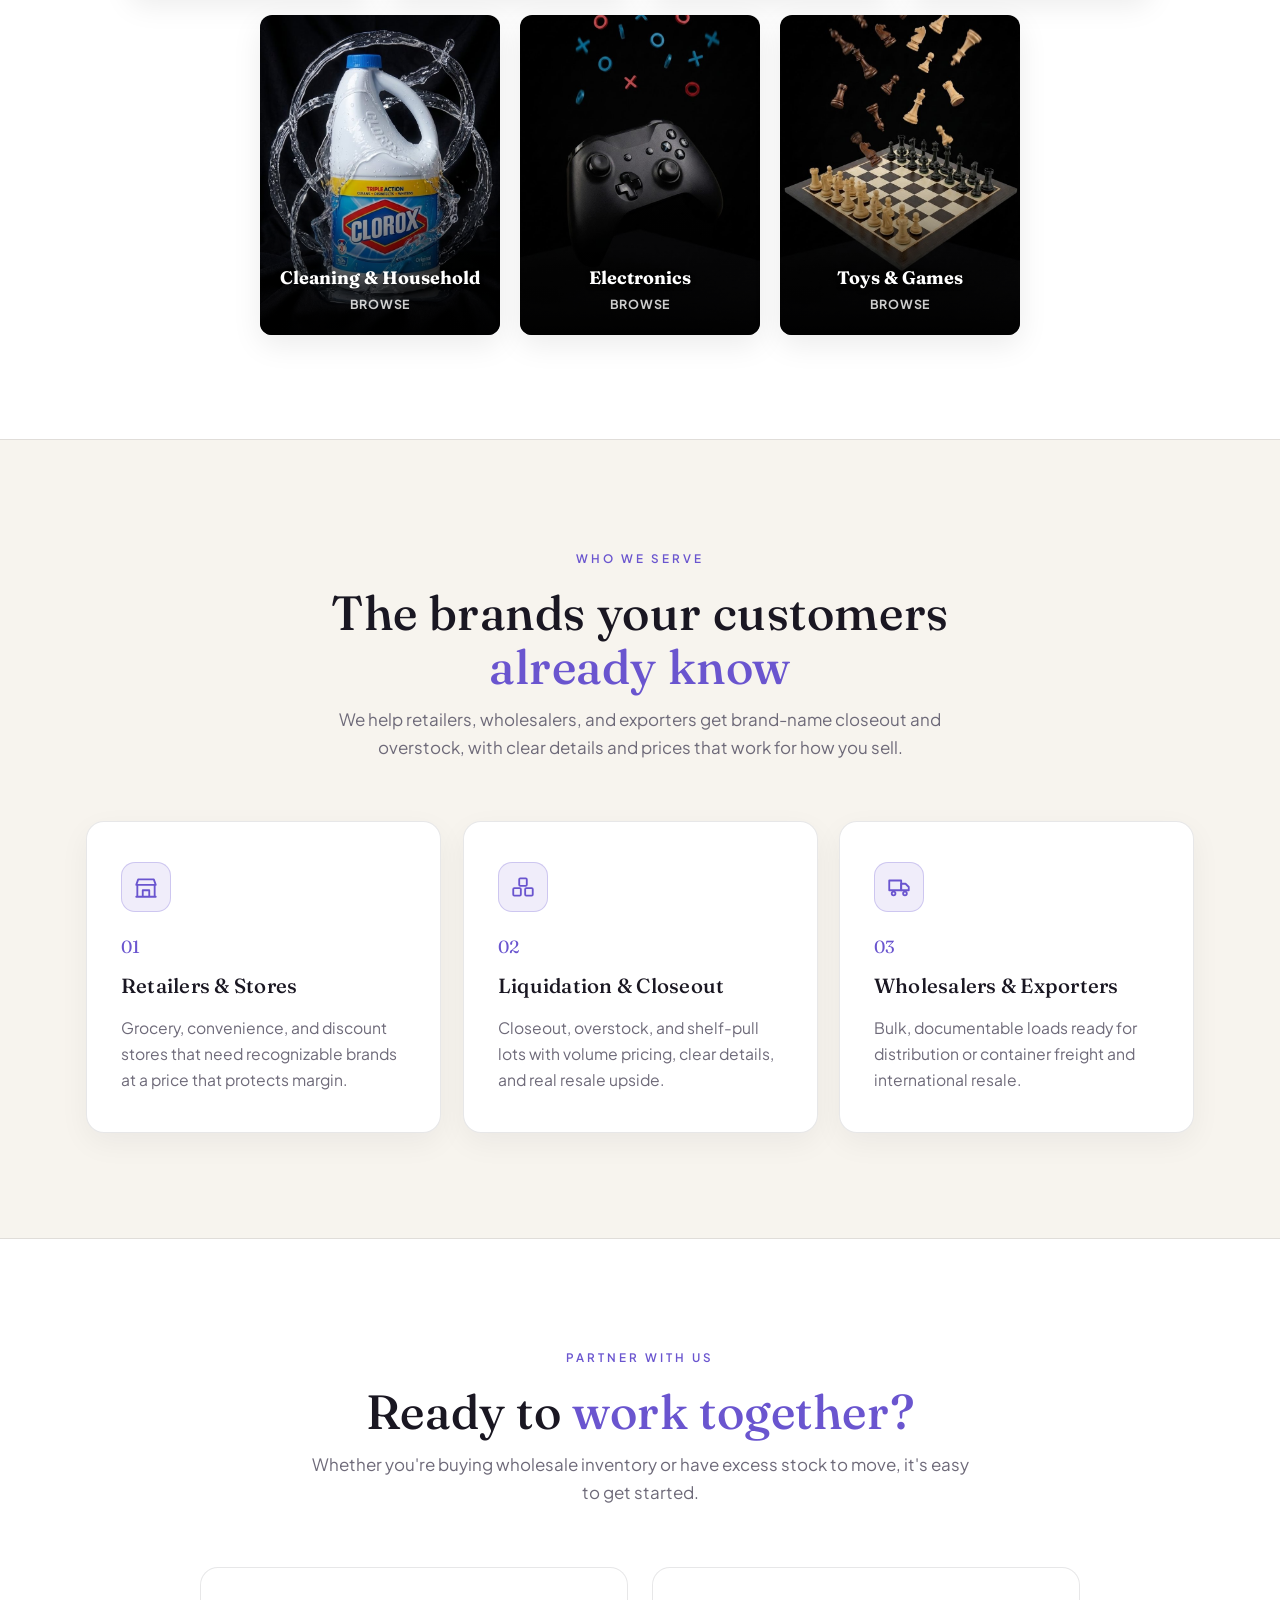
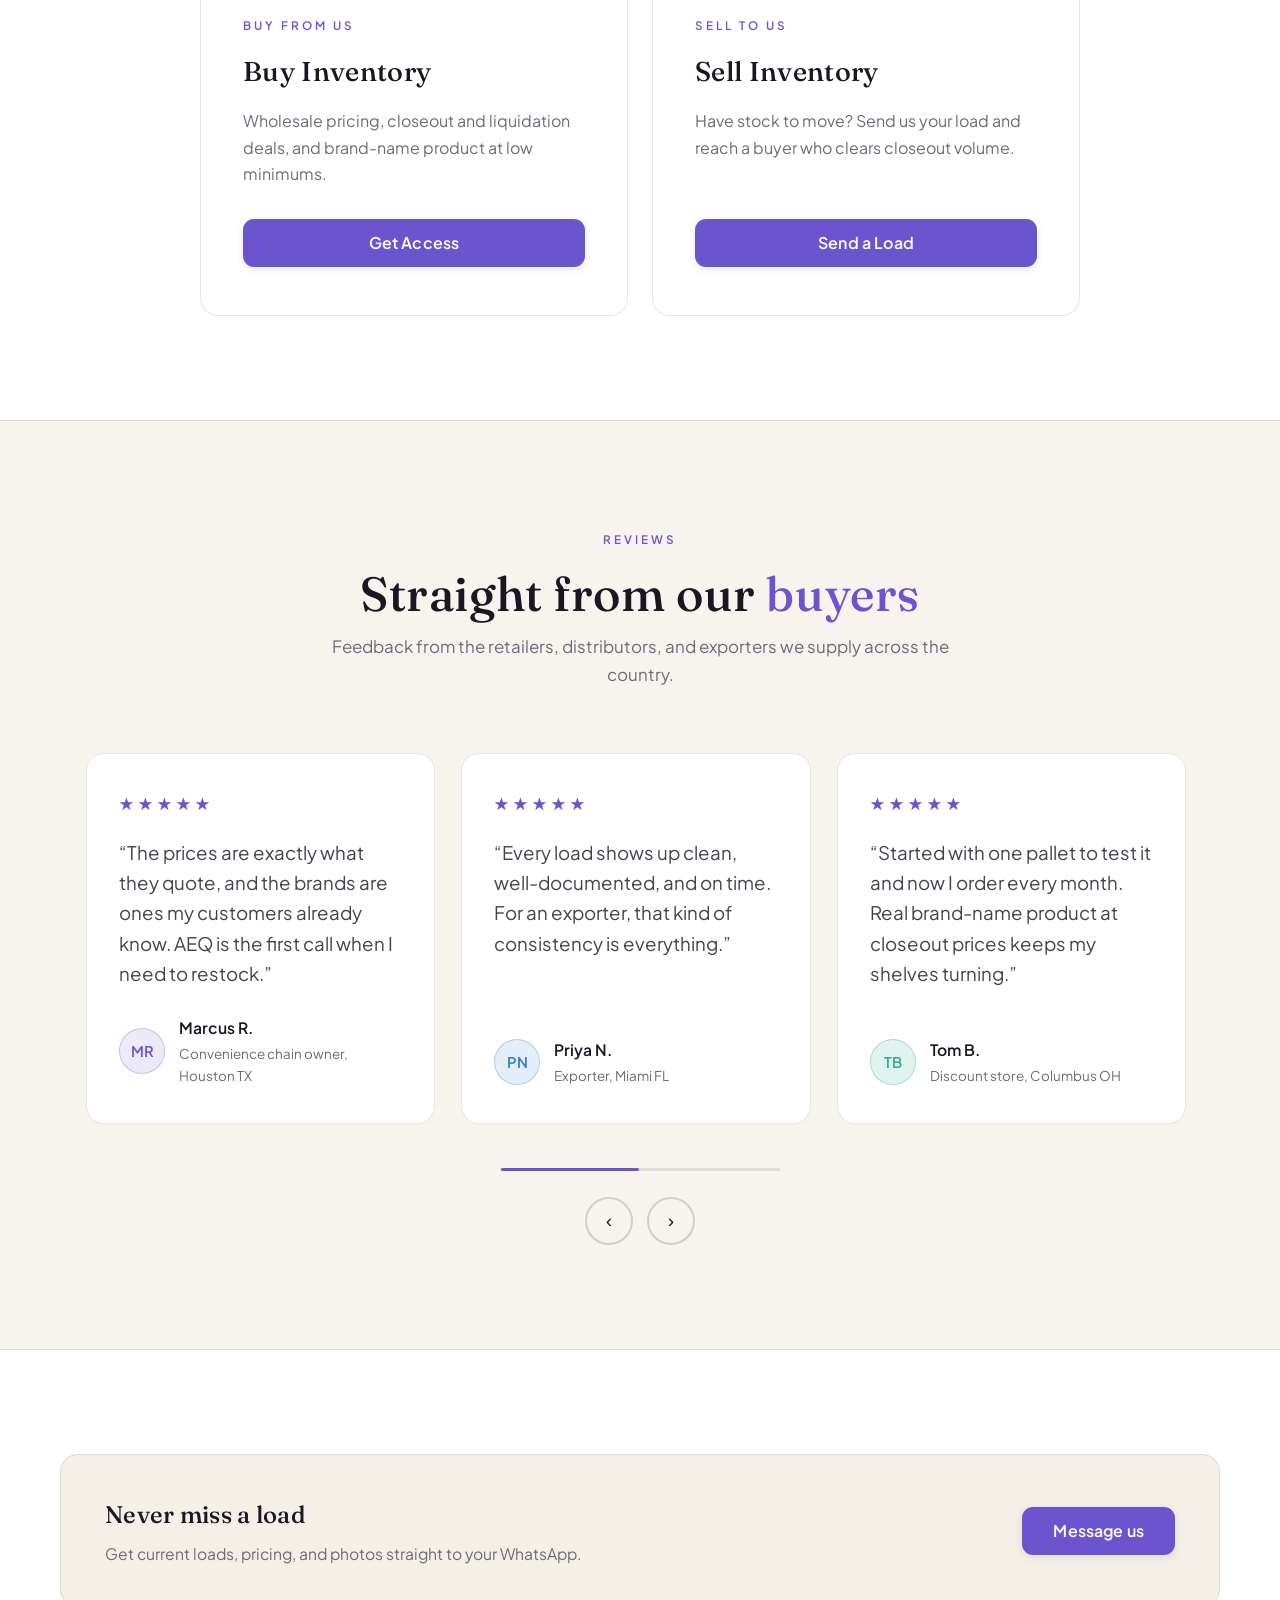
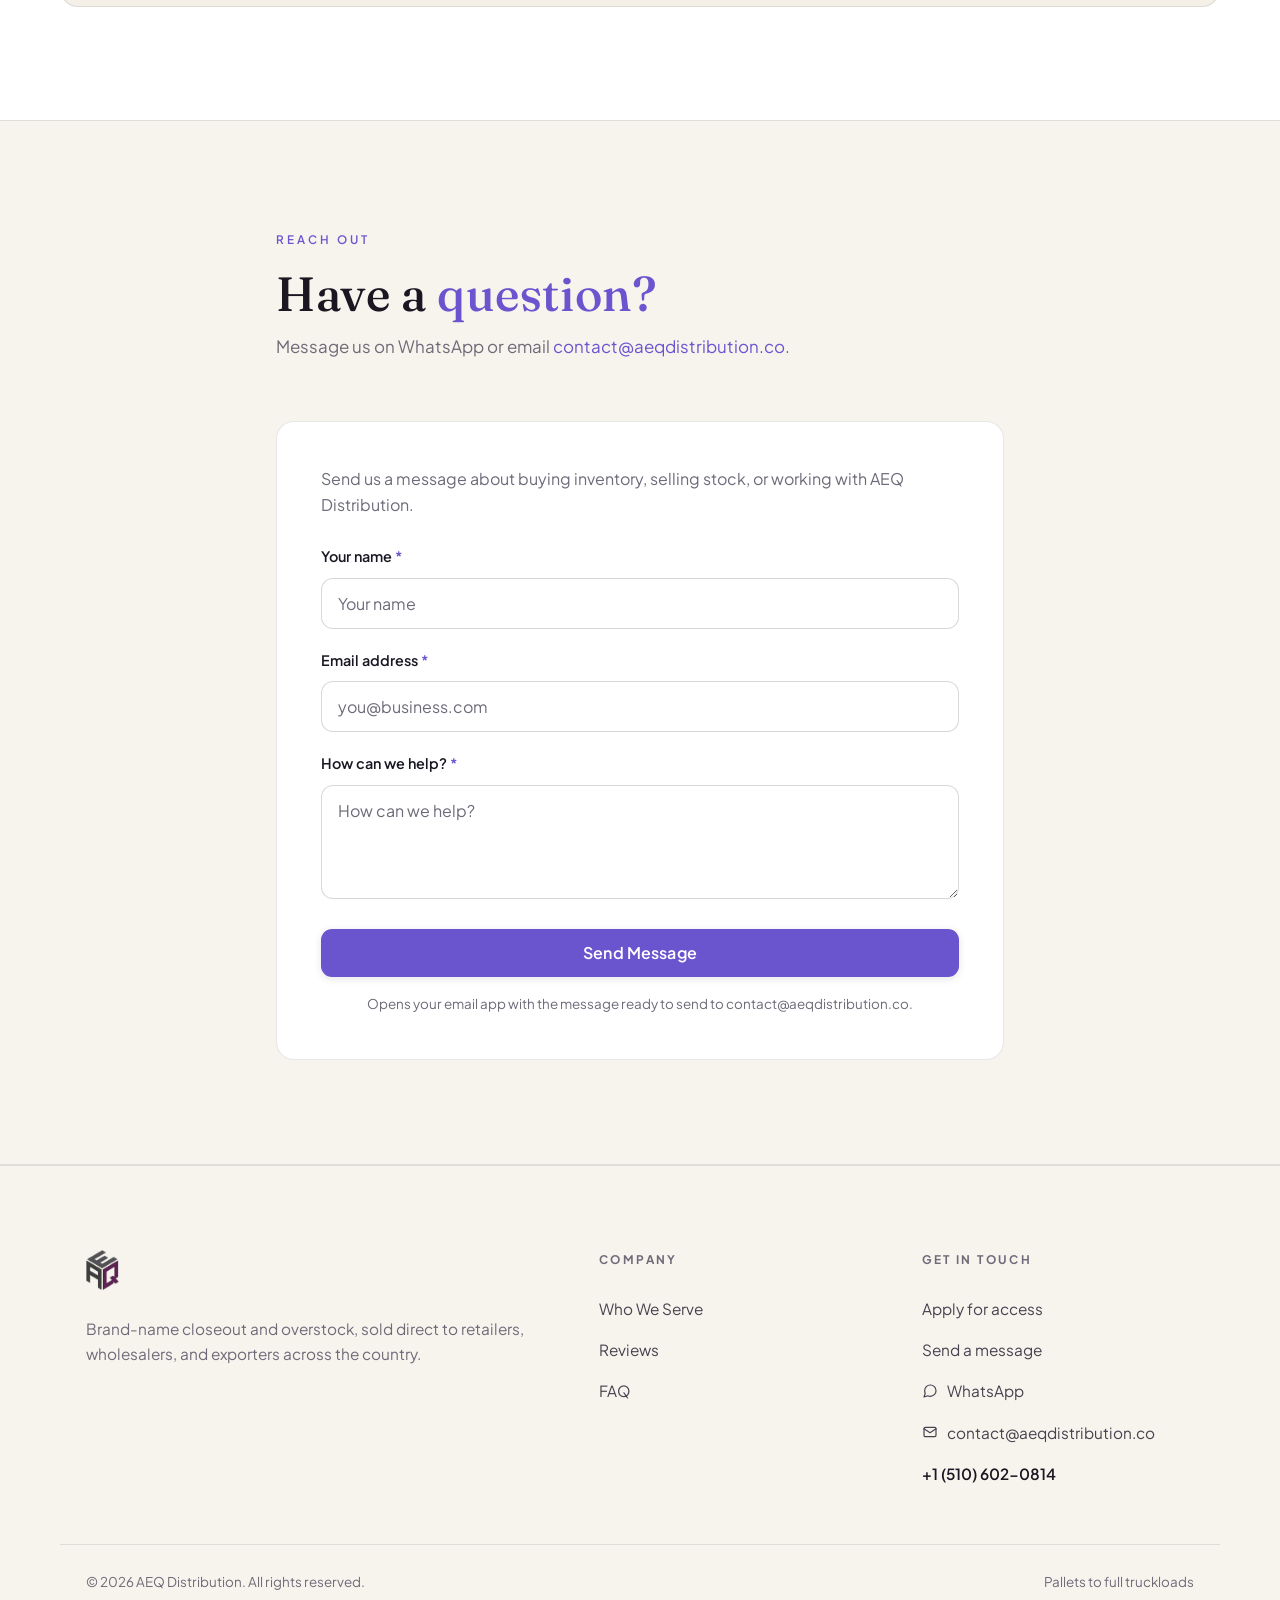
==== commit 3ed65b0d: "Replace footer 'AEQ Distribution' wordmark with cube logo on all pages" ====
--- a/index.html
+++ b/index.html
@@ -208,7 +208,7 @@
   <footer class="footer">
     <div class="container footer__inner">
       <div class="footer__brand">
-        <a href="index.html" class="brand"><span class="brand__mark">AEQ</span><span class="brand__word">Distribution</span></a>
+        <a href="index.html" class="brand" aria-label="AEQ Distribution home"><img src="images/logo.png?v=2" alt="AEQ Distribution" class="brand__logo" /></a>
         <p>Brand-name closeout and overstock, sold direct to retailers, wholesalers, and exporters across the country.</p>
       </div>
       <nav class="footer__col" aria-label="Footer">
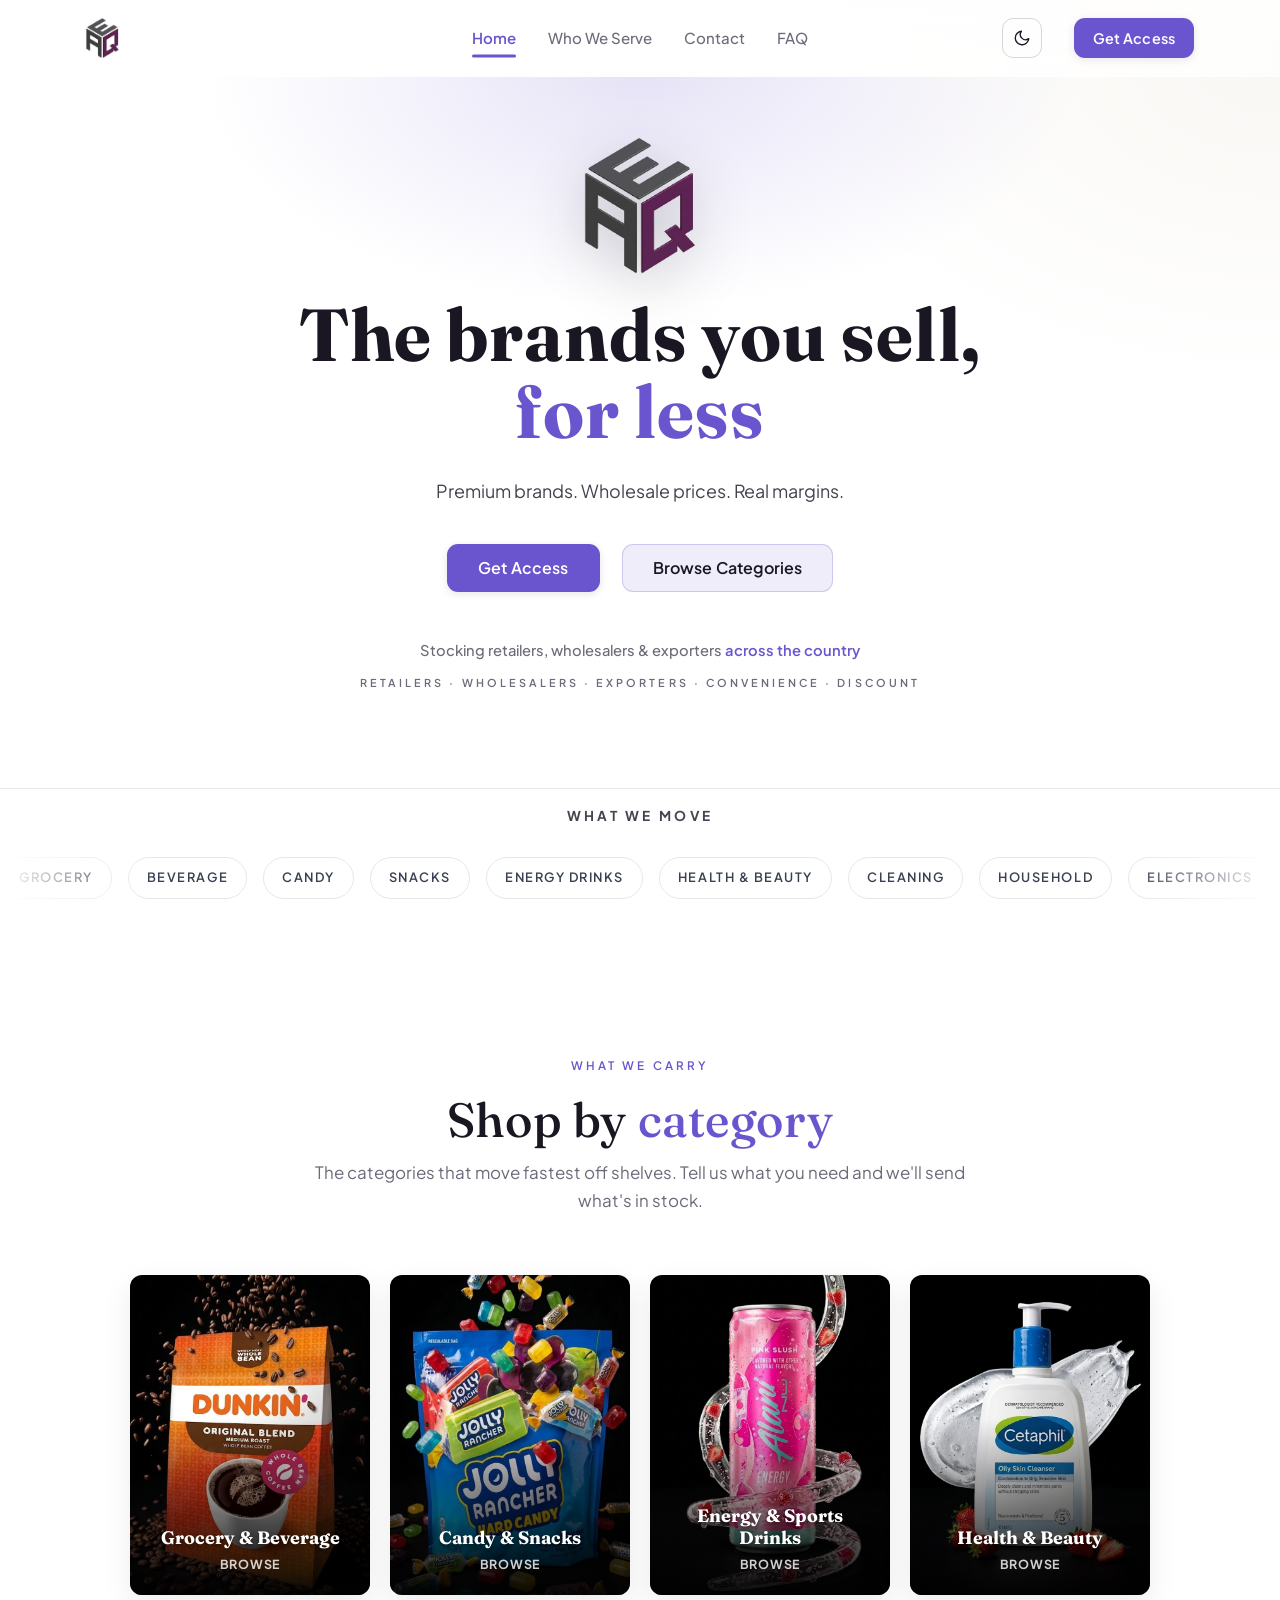
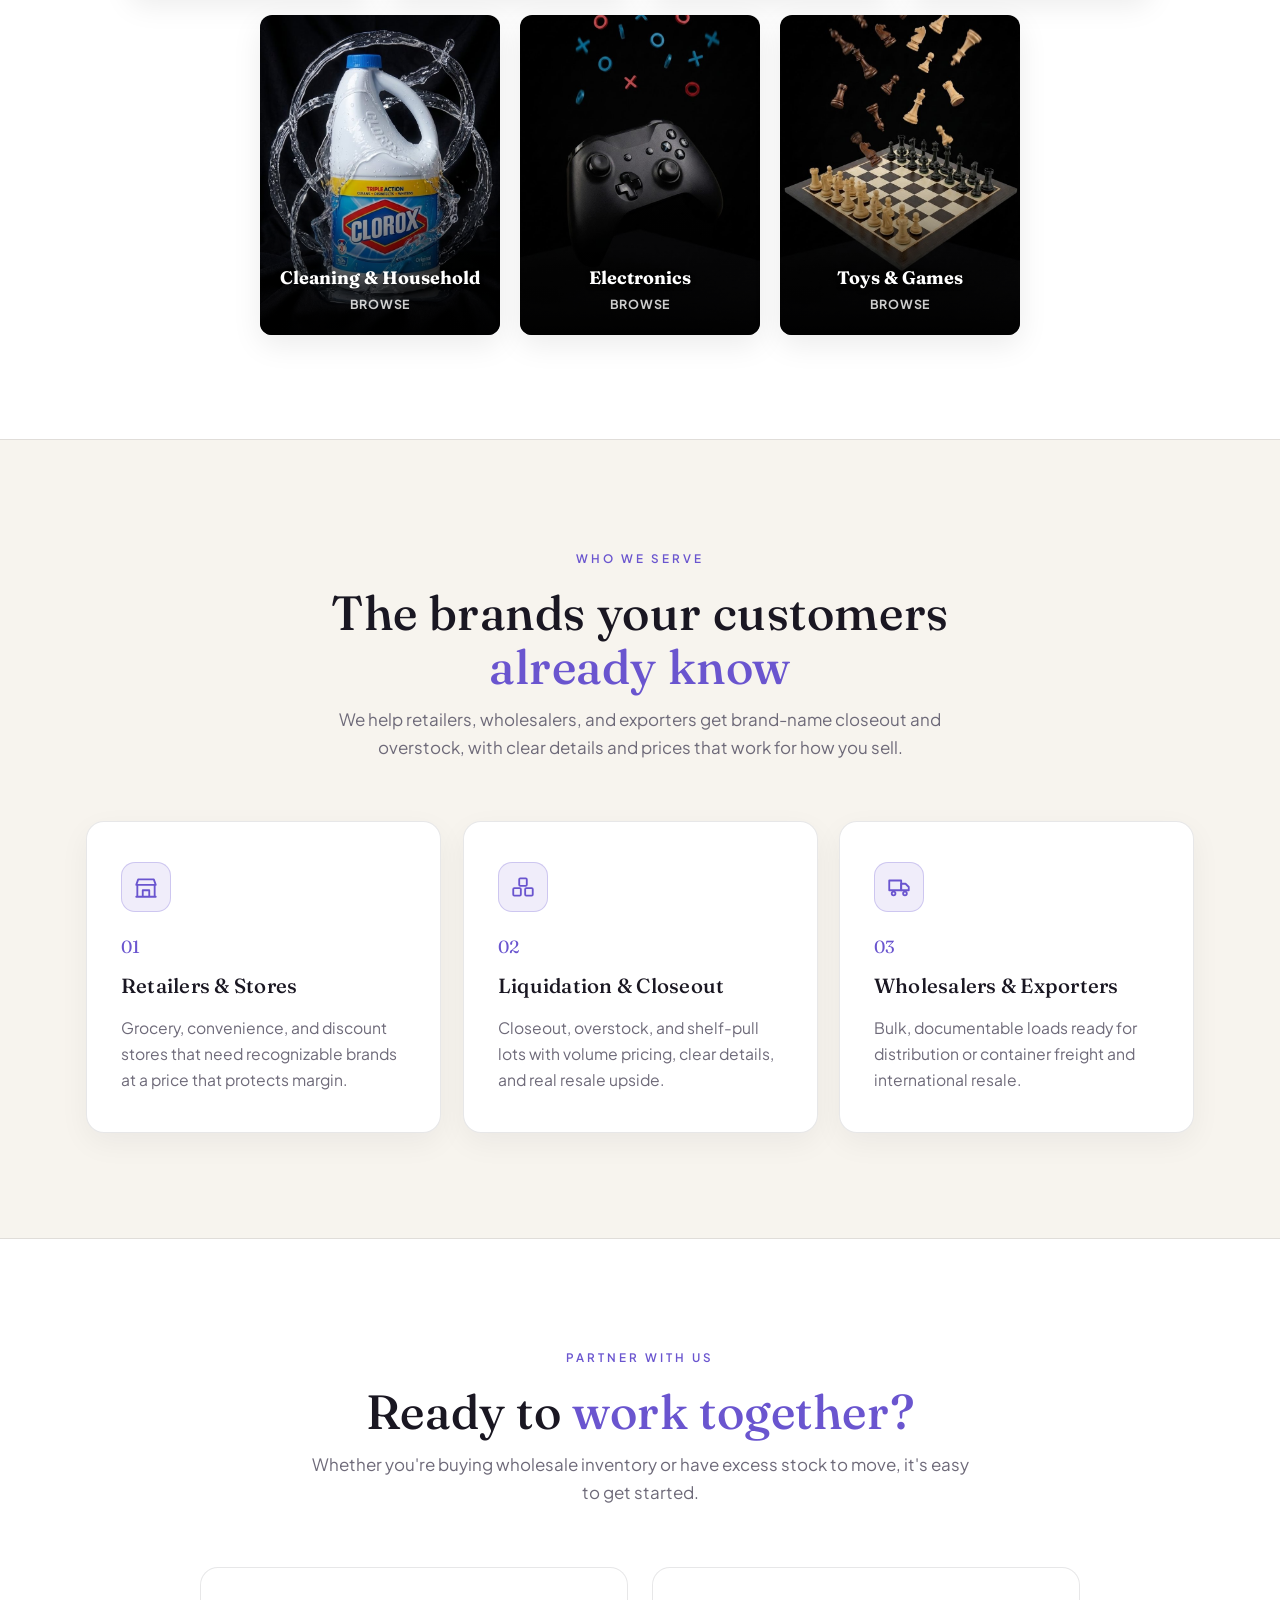
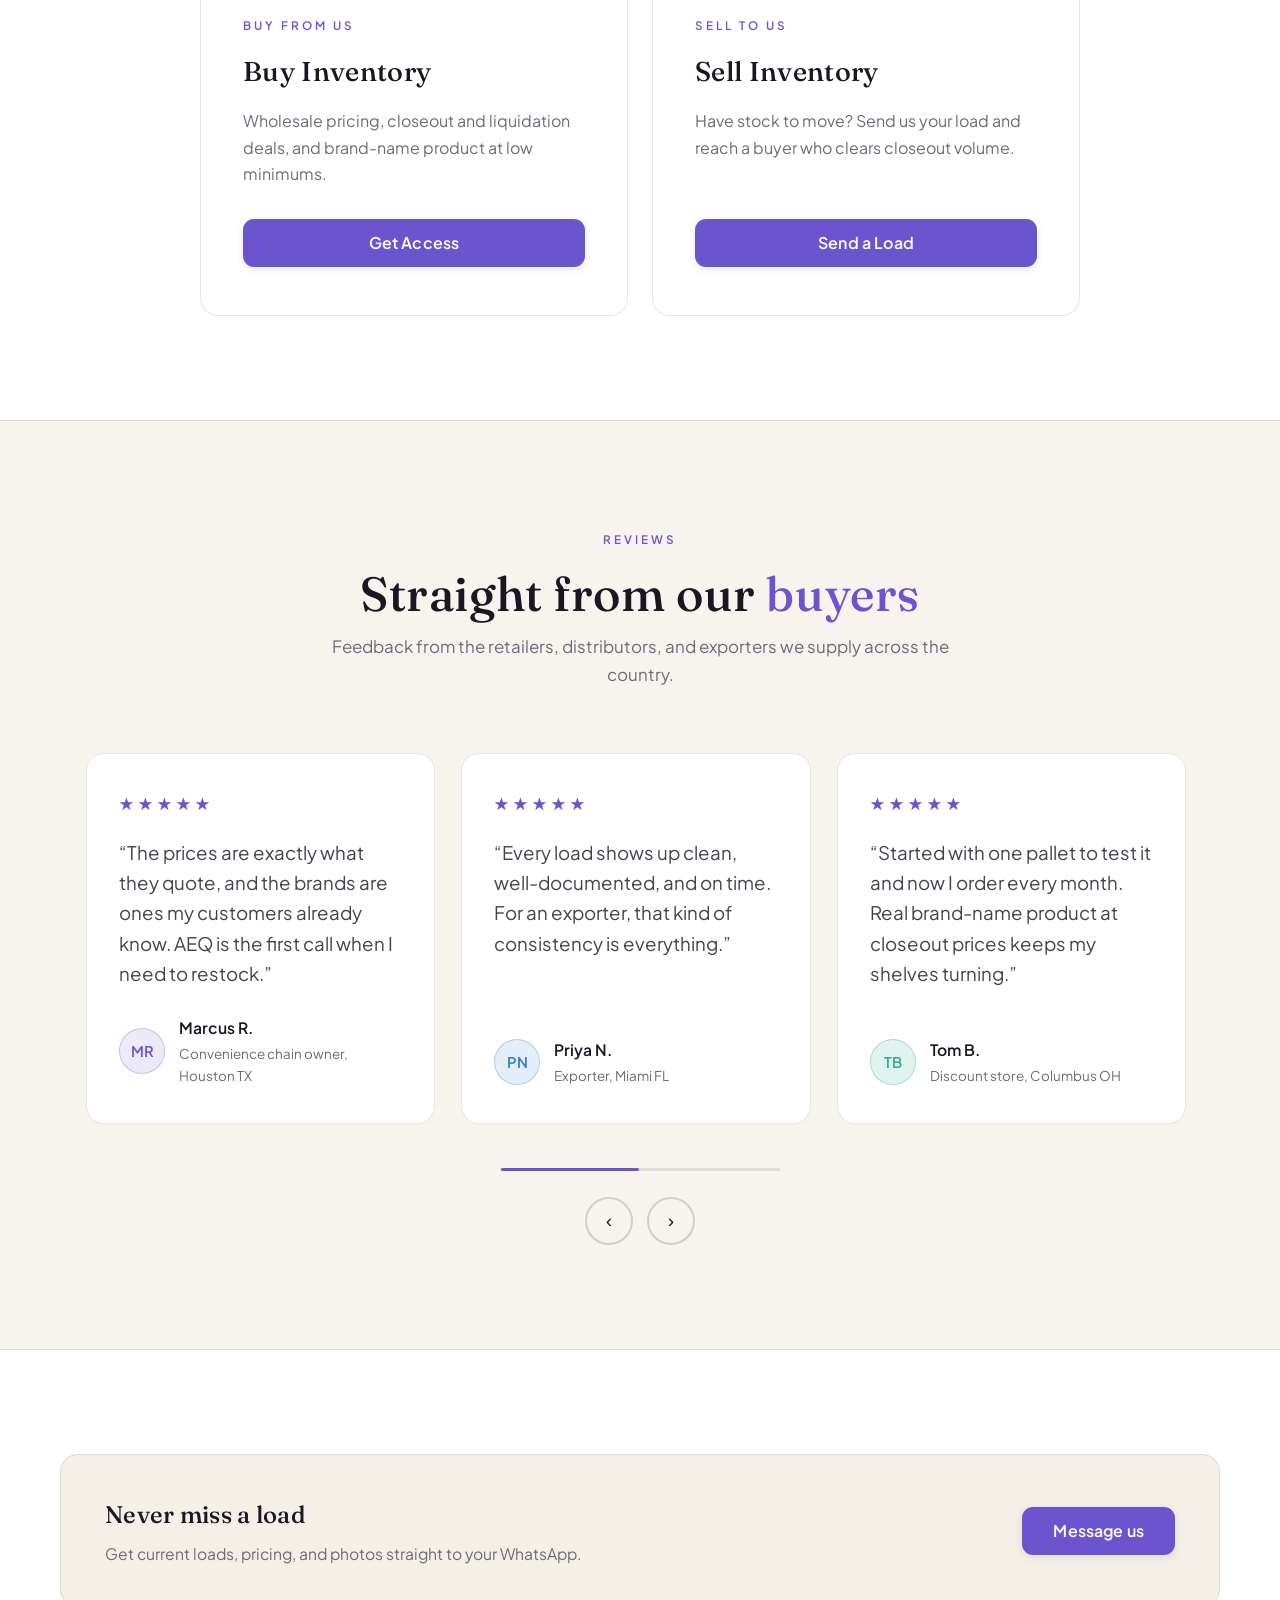
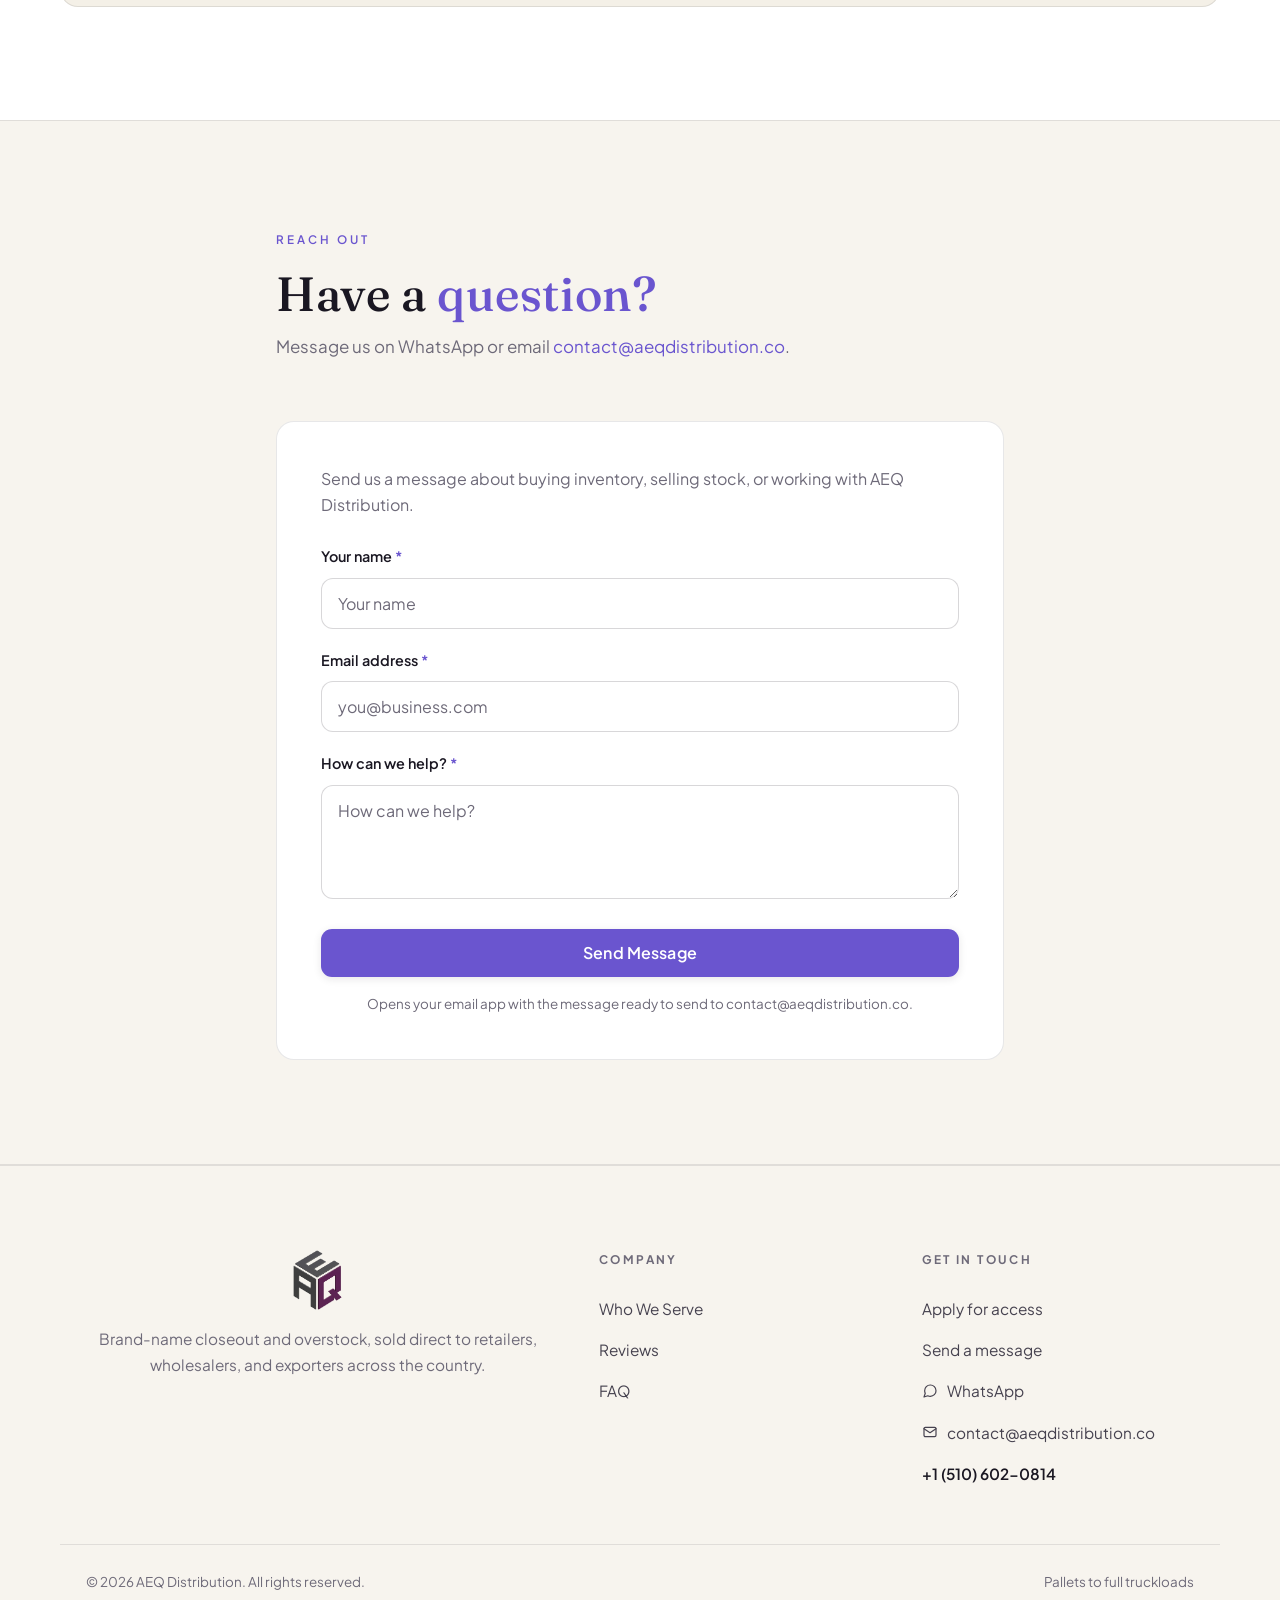
==== commit 63e8528b: "Footer logo: larger (60px) and centered over its tagline" ====
--- a/index.html
+++ b/index.html
@@ -14,7 +14,7 @@
   <link rel="preconnect" href="https://fonts.googleapis.com" />
   <link rel="preconnect" href="https://fonts.gstatic.com" crossorigin />
   <link href="https://fonts.googleapis.com/css2?family=Fraunces:opsz,wght@9..144,400;9..144,500;9..144,600;9..144,700&family=Plus+Jakarta+Sans:wght@400;500;600;700&display=swap" rel="stylesheet" />
-  <link rel="stylesheet" href="styles.css?v=37" />
+  <link rel="stylesheet" href="styles.css?v=38" />
   <script>try{var t=localStorage.getItem('aeq-theme');var d=t==='dark';if(!d)document.documentElement.setAttribute('data-theme','light');var m=document.querySelector('meta[name=theme-color]');if(m)m.setAttribute('content',d?'#0d0d10':'#ffffff');}catch(e){}</script>
 </head>
 <body id="top">
--- a/styles.css
+++ b/styles.css
@@ -385,7 +385,9 @@
 /* ---------- Footer ---------- */
 .footer { background: var(--bg-soft); border-top: 1px solid var(--line); padding: 84px 0 34px; }
 .footer__inner { display: grid; grid-template-columns: 1.7fr 1fr 1fr; gap: 50px; padding-bottom: 50px; border-bottom: 1px solid var(--line); }
-.footer__brand p { margin-top: 18px; max-width: 30em; color: var(--muted); font-size: .96rem; }
+.footer__brand { display: flex; flex-direction: column; align-items: center; text-align: center; }
+.footer__brand .brand__logo { height: 60px; }
+.footer__brand p { margin-top: 16px; max-width: 30em; color: var(--muted); font-size: .96rem; }
 .footer__col h4 { font-family: var(--font); font-size: .74rem; letter-spacing: .2em; text-transform: uppercase; color: var(--muted); margin-bottom: 18px; }
 .footer__col a { display: flex; align-items: center; gap: 9px; padding: 8px 0; color: var(--ink-soft); font-size: .96rem; transition: color .15s; }
 .footer__col a:hover { color: var(--accent); }
